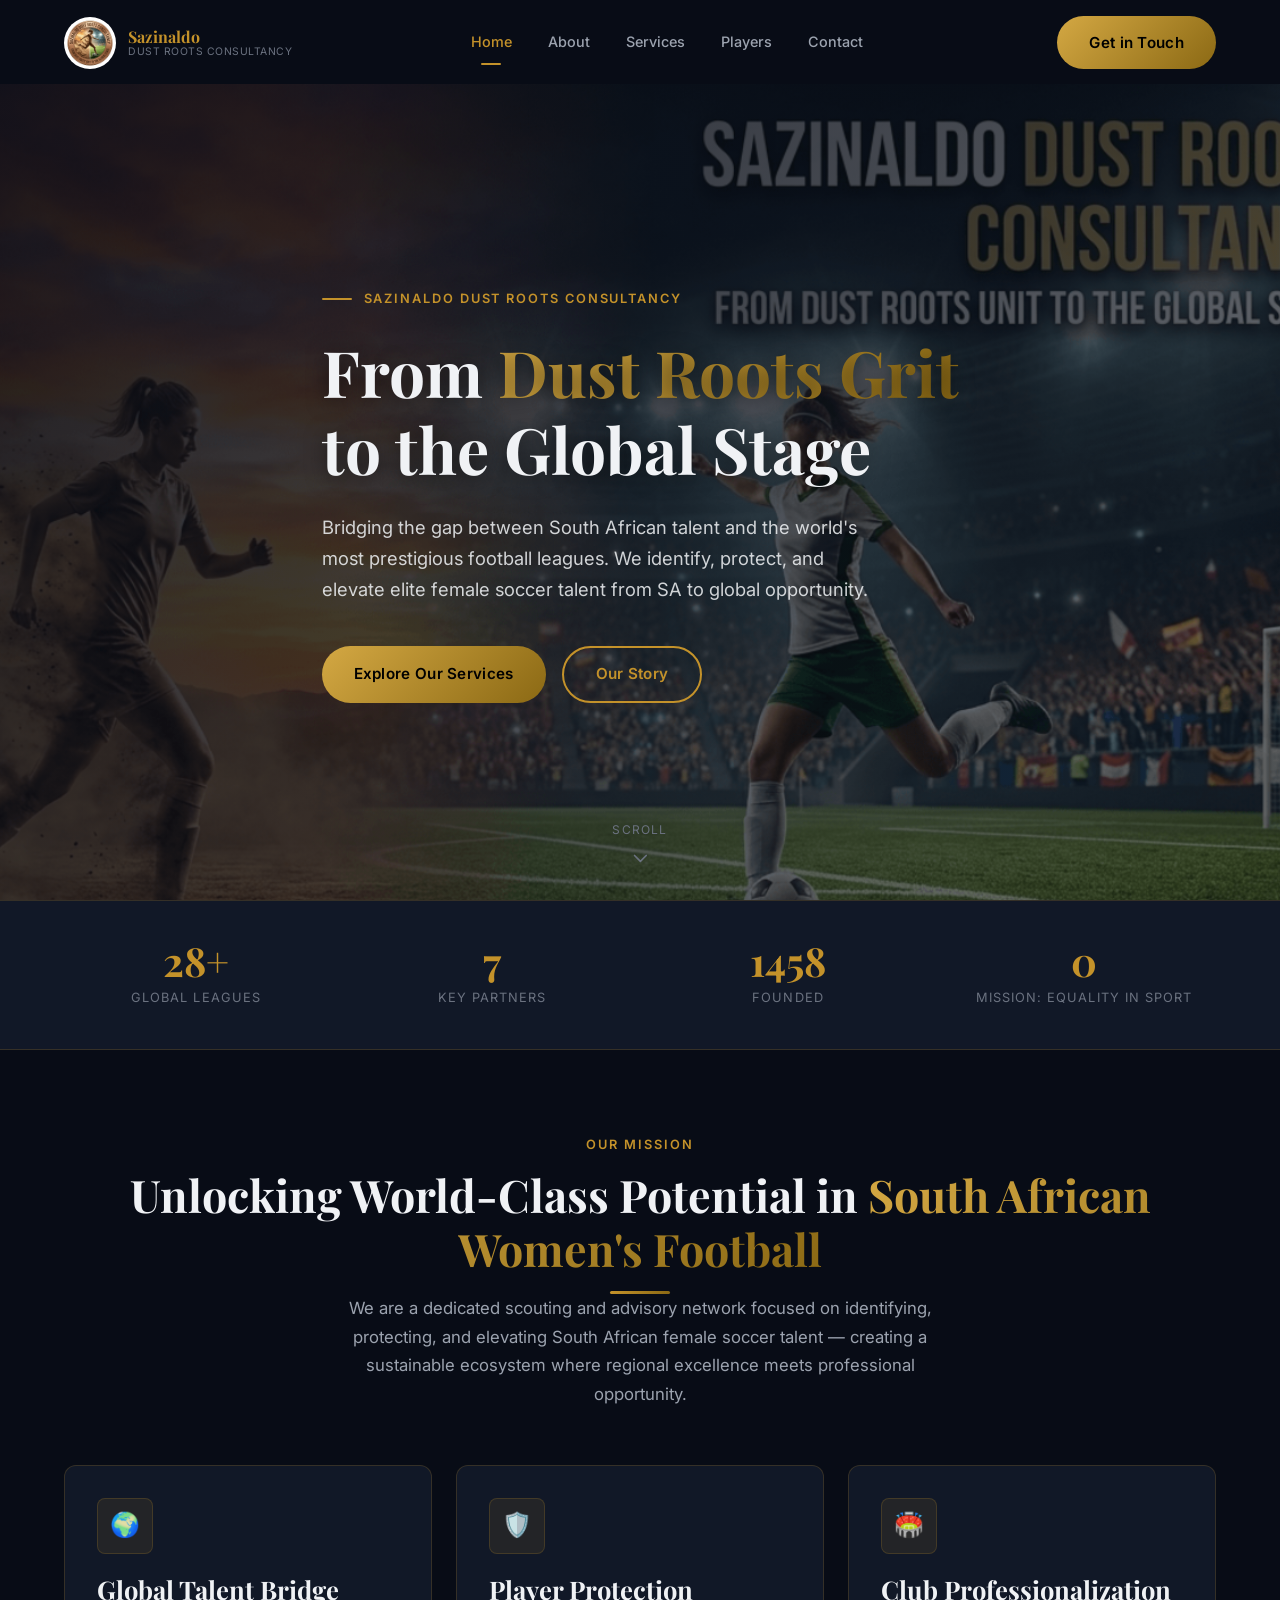
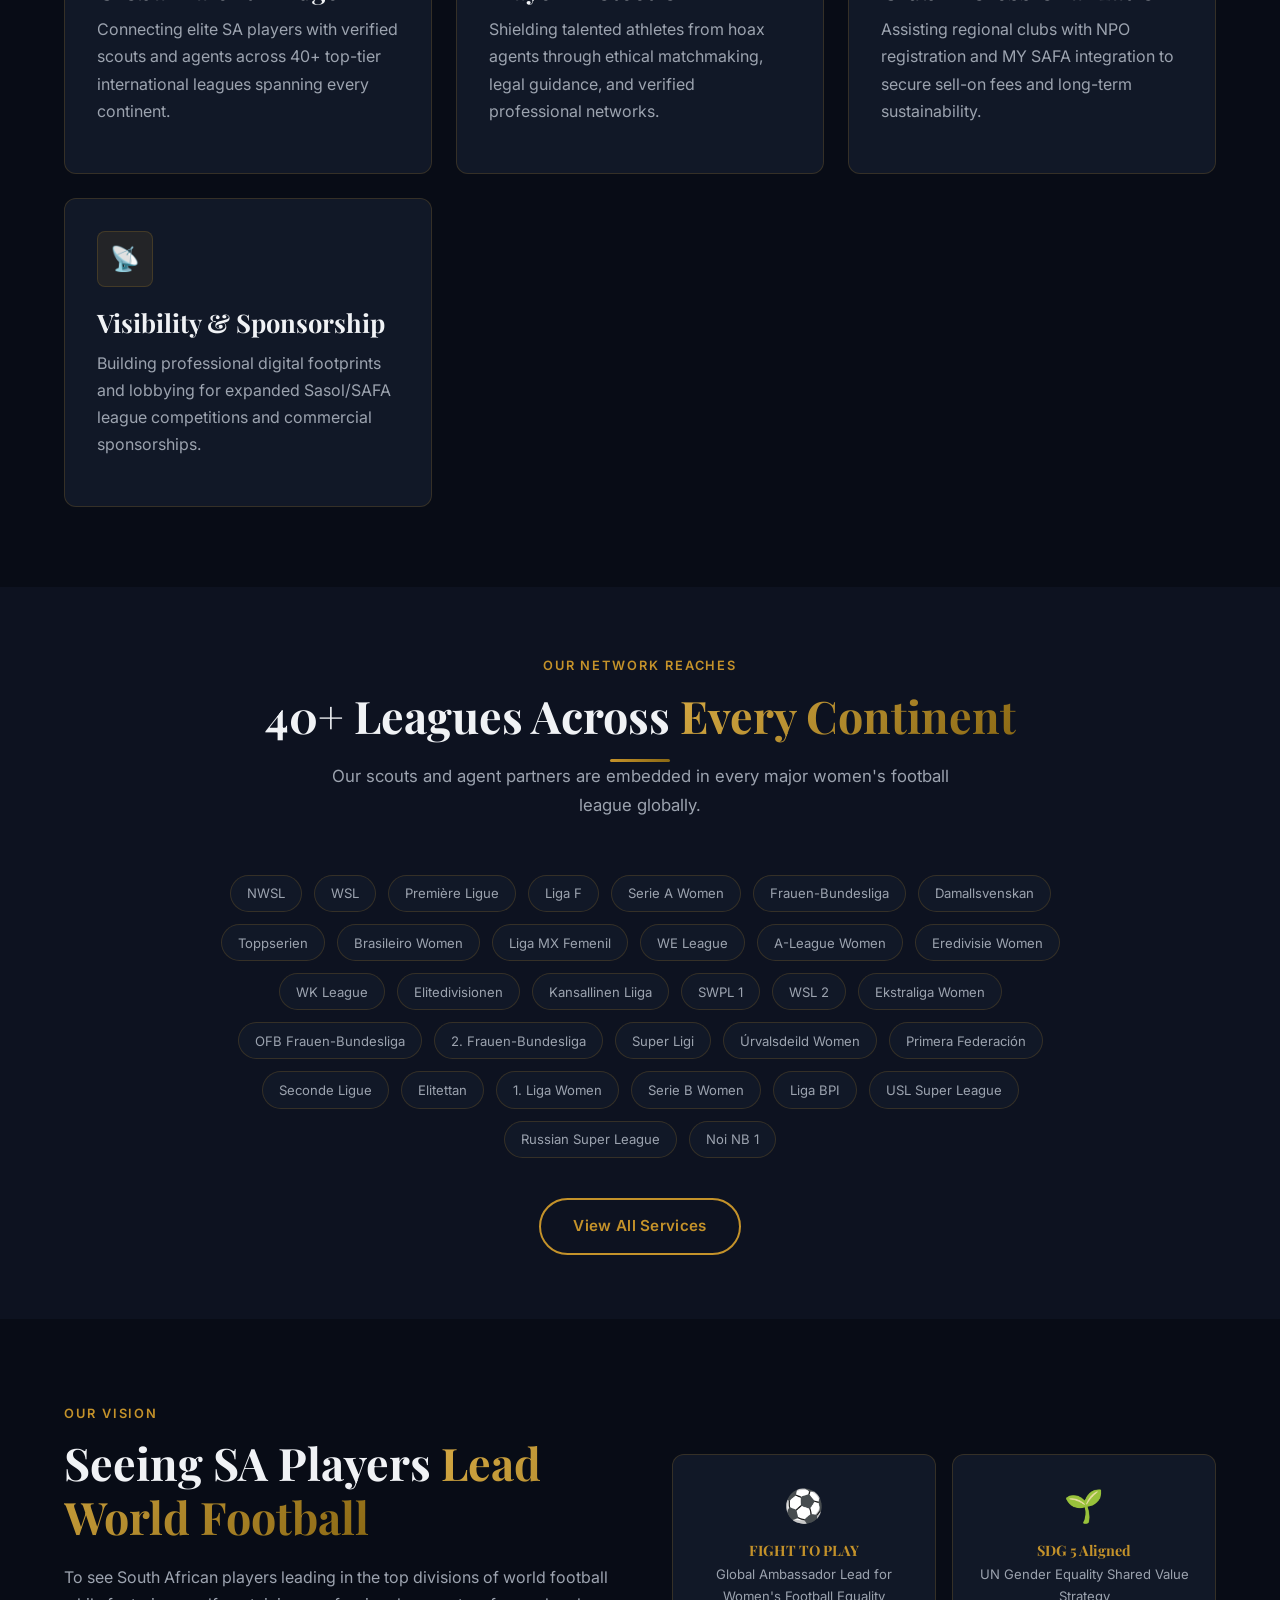
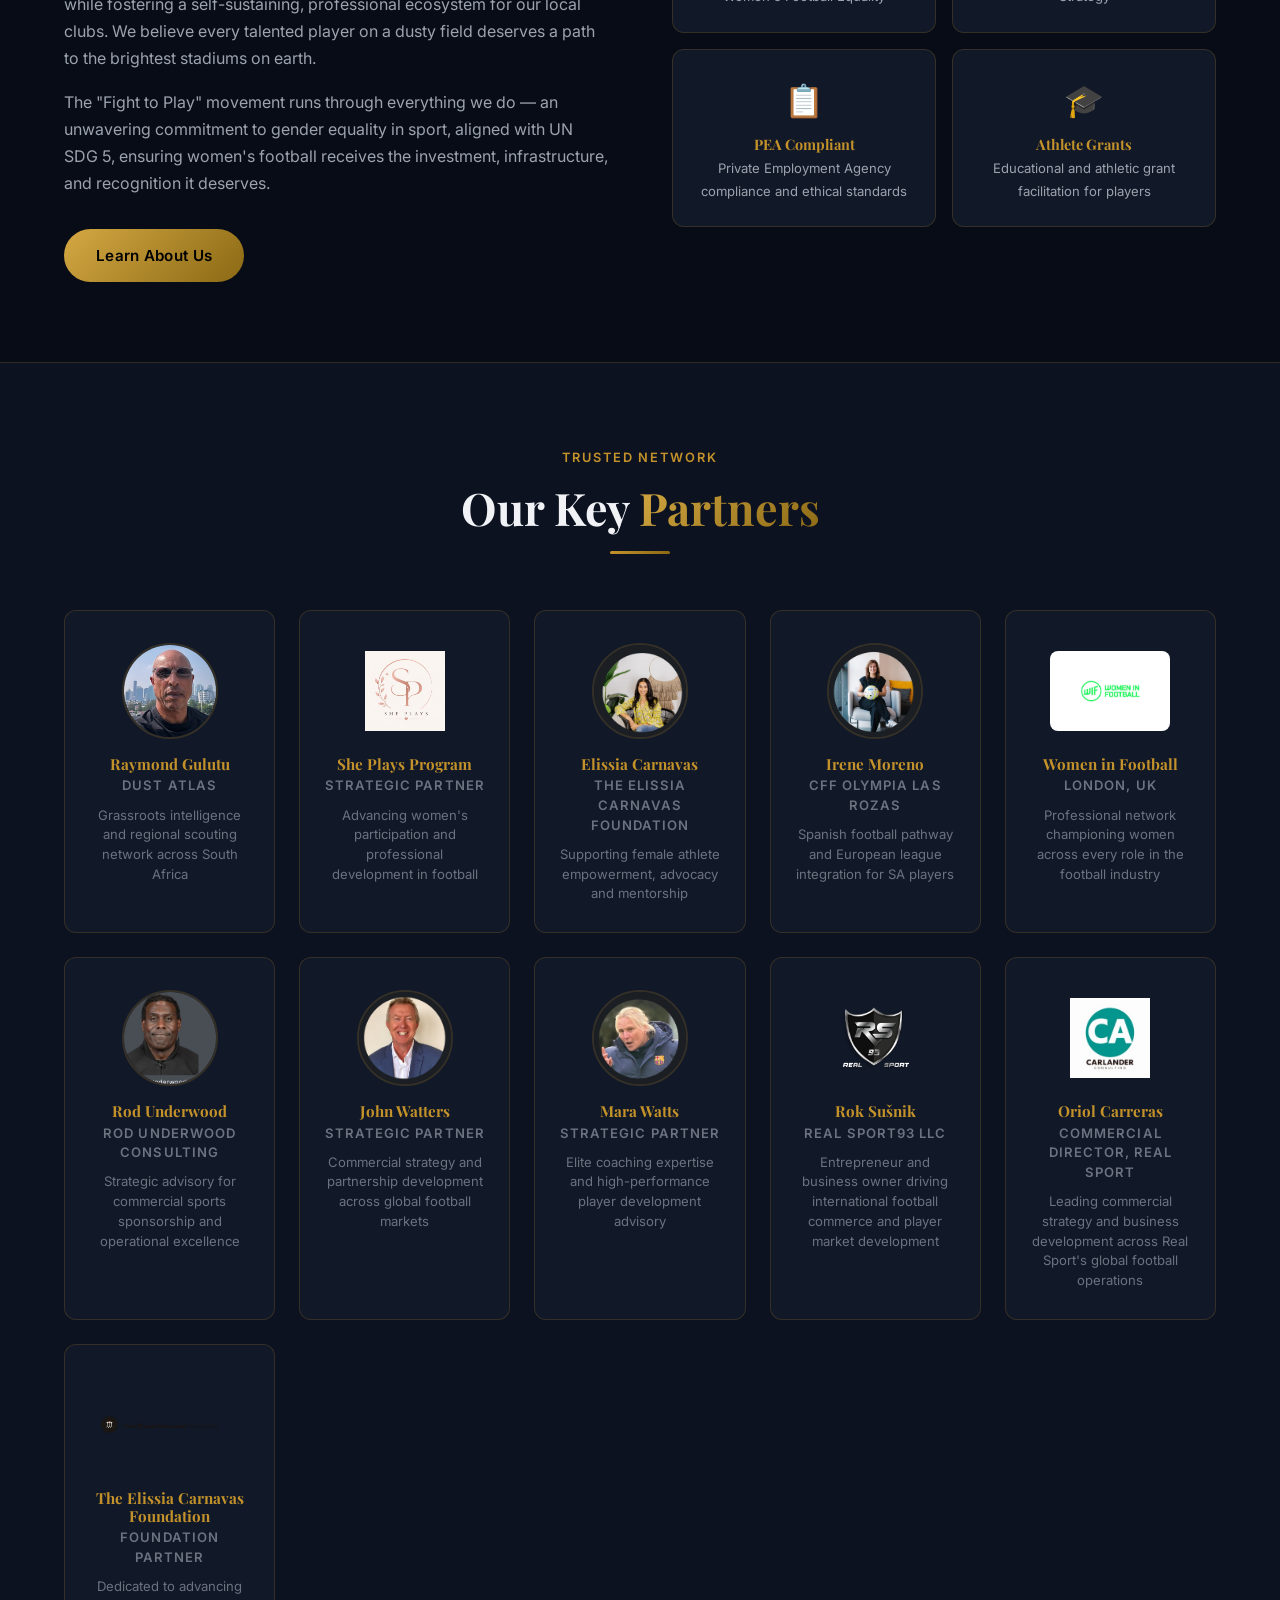
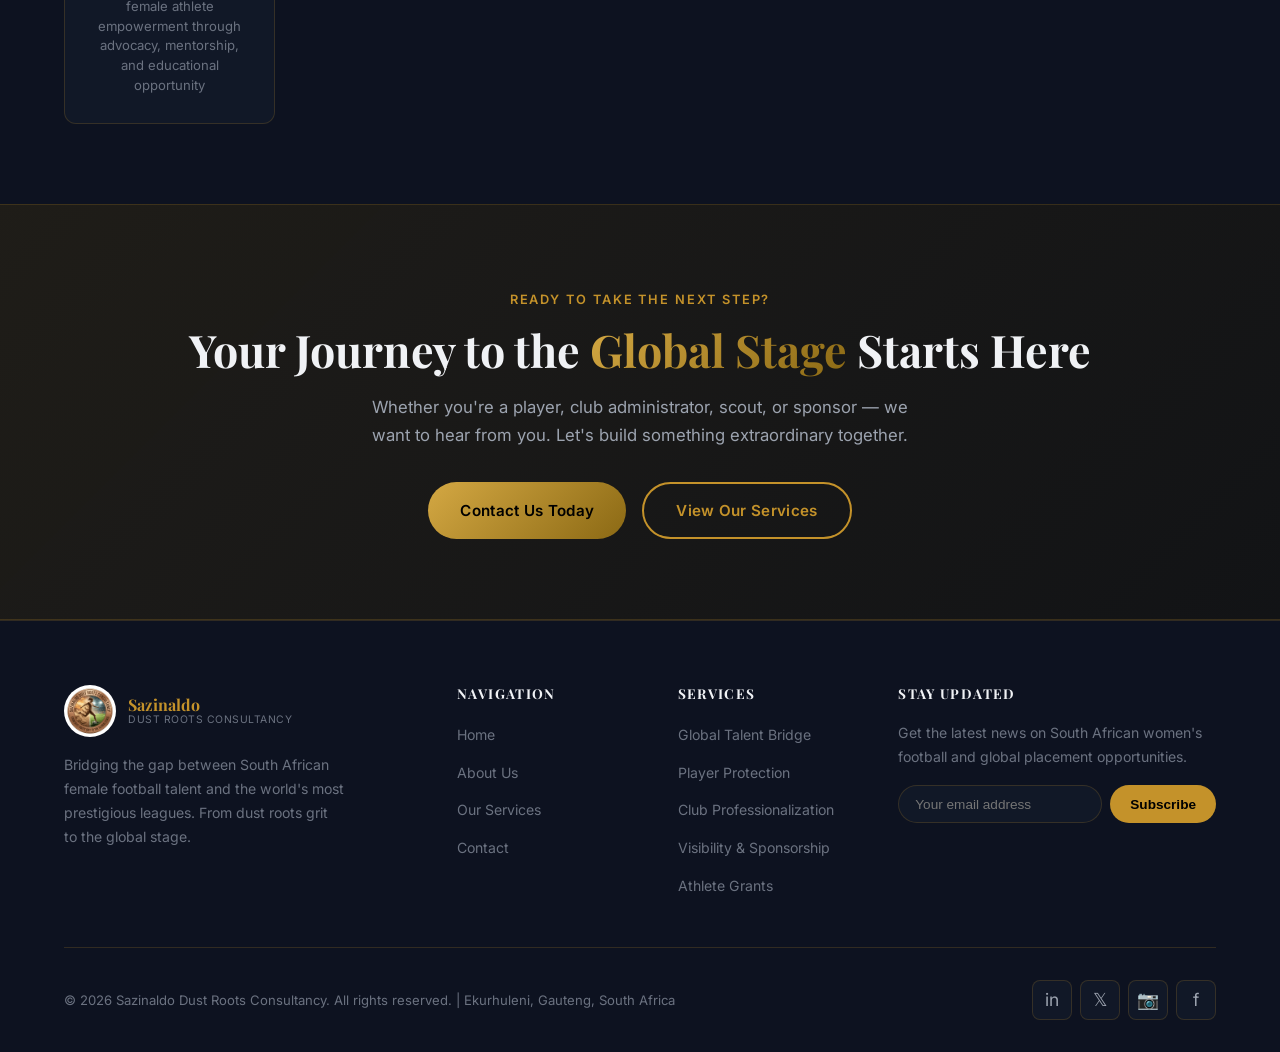
==== index.html @ 485775e1 "Use Carlander Consulting logo for Oriol Carreras partner card Co-Authored-By: Claude Sonnet 4.6 <nor" ====
<!DOCTYPE html>
<html lang="en">
<head>
  <meta charset="UTF-8" />
  <meta name="viewport" content="width=device-width, initial-scale=1.0" />
  <meta name="description" content="Sazinaldo Dust Roots Consultancy — Bridging South African female football talent to the global stage. Scouting, advisory, and player placement across 40+ top leagues worldwide." />
  <title>Sazinaldo Dust Roots Consultancy | From Dust Roots Grit to the Global Stage</title>
  <link rel="icon" href="images/logo.jpg" type="image/jpeg" />
  <link rel="preconnect" href="https://fonts.googleapis.com" />
  <link rel="preconnect" href="https://fonts.gstatic.com" crossorigin />
  <link href="https://fonts.googleapis.com/css2?family=Playfair+Display:wght@700;800&family=Inter:wght@400;500;600;700&display=swap" rel="stylesheet" />
  <link rel="stylesheet" href="css/styles.css" />
</head>
<body>

  <!-- ===== NAVBAR ===== -->
  <nav class="navbar">
    <div class="nav-inner">
      <a href="index.html" class="nav-logo">
        <img src="images/logo.jpg" alt="Sazinaldo Logo" />
        <div class="nav-logo-text">
          <span class="name">Sazinaldo</span>
          <span class="tagline">Dust Roots Consultancy</span>
        </div>
      </a>
      <div class="nav-links">
        <a href="index.html" class="active">Home</a>
        <a href="about.html">About</a>
        <a href="services.html">Services</a>
        <a href="players.php">Players</a>
        <a href="contact.html">Contact</a>
      </div>
      <a href="contact.html" class="btn btn-primary nav-cta">Get in Touch</a>
      <button class="hamburger" aria-label="Open menu">
        <span></span><span></span><span></span>
      </button>
    </div>
  </nav>

  <!-- ===== MOBILE NAV ===== -->
  <div class="mobile-nav">
    <button class="mobile-nav-close" aria-label="Close menu">&times;</button>
    <a href="index.html">Home</a>
    <a href="about.html">About</a>
    <a href="services.html">Services</a>
    <a href="players.php">Players</a>
    <a href="contact.html">Contact</a>
    <a href="contact.html" class="btn btn-primary">Get in Touch</a>
  </div>

  <!-- ===== HERO ===== -->
  <section class="hero">
    <div class="hero-bg">
      <img src="images/banner.png" alt="Sazinaldo — From Dust Roots Grit to the Global Stage" />
    </div>
    <div class="hero-overlay"></div>
    <div class="container">
      <div class="hero-content">
        <div class="hero-eyebrow">Sazinaldo Dust Roots Consultancy</div>
        <h1>From <span class="gold-gradient">Dust Roots Grit</span><br />to the Global Stage</h1>
        <p>
          Bridging the gap between South African talent and the world's most prestigious football leagues.
          We identify, protect, and elevate elite female soccer talent from SA to global opportunity.
        </p>
        <div class="hero-actions">
          <a href="services.html" class="btn btn-primary">Explore Our Services</a>
          <a href="about.html" class="btn btn-outline">Our Story</a>
        </div>
      </div>
    </div>
    <div class="hero-scroll">
      <span>Scroll</span>
      <svg fill="none" viewBox="0 0 24 24" stroke="currentColor">
        <path stroke-linecap="round" stroke-linejoin="round" stroke-width="2" d="M19 9l-7 7-7-7" />
      </svg>
    </div>
  </section>

  <!-- ===== STATS BAR ===== -->
  <section class="stats-bar">
    <div class="container">
      <div class="stats-grid">
        <div class="stat-item">
          <div class="stat-number">
            <span data-target="40" data-suffix="+">0+</span>
          </div>
          <div class="stat-label">Global Leagues</div>
        </div>
        <div class="stat-item">
          <div class="stat-number">
            <span data-target="11" data-suffix="">0</span>
          </div>
          <div class="stat-label">Key Partners</div>
        </div>
        <div class="stat-item">
          <div class="stat-number">
            <span data-target="2026" data-suffix="">0</span>
          </div>
          <div class="stat-label">Founded</div>
        </div>
        <div class="stat-item">
          <div class="stat-number">
            <span data-target="1" data-suffix="">0</span>
          </div>
          <div class="stat-label">Mission: Equality in Sport</div>
        </div>
      </div>
    </div>
  </section>

  <!-- ===== MISSION ===== -->
  <section class="section-padding">
    <div class="container">
      <div class="section-header fade-up">
        <span class="eyebrow">Our Mission</span>
        <h2>Unlocking World-Class Potential in <span class="gold-gradient">South African Women's Football</span></h2>
        <div class="gold-divider"></div>
        <p>
          We are a dedicated scouting and advisory network focused on identifying, protecting, and
          elevating South African female soccer talent — creating a sustainable ecosystem where
          regional excellence meets professional opportunity.
        </p>
      </div>

      <div class="services-grid">
        <div class="card fade-up fade-up-delay-1">
          <div class="card-icon">🌍</div>
          <h3>Global Talent Bridge</h3>
          <p>Connecting elite SA players with verified scouts and agents across 40+ top-tier international leagues spanning every continent.</p>
        </div>
        <div class="card fade-up fade-up-delay-2">
          <div class="card-icon">🛡️</div>
          <h3>Player Protection</h3>
          <p>Shielding talented athletes from hoax agents through ethical matchmaking, legal guidance, and verified professional networks.</p>
        </div>
        <div class="card fade-up fade-up-delay-3">
          <div class="card-icon">🏟️</div>
          <h3>Club Professionalization</h3>
          <p>Assisting regional clubs with NPO registration and MY SAFA integration to secure sell-on fees and long-term sustainability.</p>
        </div>
        <div class="card fade-up fade-up-delay-4">
          <div class="card-icon">📡</div>
          <h3>Visibility & Sponsorship</h3>
          <p>Building professional digital footprints and lobbying for expanded Sasol/SAFA league competitions and commercial sponsorships.</p>
        </div>
      </div>
    </div>
  </section>

  <!-- ===== LEAGUES ===== -->
  <section class="leagues-section">
    <div class="container">
      <div class="section-header fade-up">
        <span class="eyebrow">Our Network Reaches</span>
        <h2>40+ Leagues Across <span class="gold-gradient">Every Continent</span></h2>
        <div class="gold-divider"></div>
        <p>Our scouts and agent partners are embedded in every major women's football league globally.</p>
      </div>
      <div class="leagues-cloud fade-up">
        <span class="league-tag">NWSL</span>
        <span class="league-tag">WSL</span>
        <span class="league-tag">Première Ligue</span>
        <span class="league-tag">Liga F</span>
        <span class="league-tag">Serie A Women</span>
        <span class="league-tag">Frauen-Bundesliga</span>
        <span class="league-tag">Damallsvenskan</span>
        <span class="league-tag">Toppserien</span>
        <span class="league-tag">Brasileiro Women</span>
        <span class="league-tag">Liga MX Femenil</span>
        <span class="league-tag">WE League</span>
        <span class="league-tag">A-League Women</span>
        <span class="league-tag">Eredivisie Women</span>
        <span class="league-tag">WK League</span>
        <span class="league-tag">Elitedivisionen</span>
        <span class="league-tag">Kansallinen Liiga</span>
        <span class="league-tag">SWPL 1</span>
        <span class="league-tag">WSL 2</span>
        <span class="league-tag">Ekstraliga Women</span>
        <span class="league-tag">OFB Frauen-Bundesliga</span>
        <span class="league-tag">2. Frauen-Bundesliga</span>
        <span class="league-tag">Super Ligi</span>
        <span class="league-tag">Úrvalsdeild Women</span>
        <span class="league-tag">Primera Federación</span>
        <span class="league-tag">Seconde Ligue</span>
        <span class="league-tag">Elitettan</span>
        <span class="league-tag">1. Liga Women</span>
        <span class="league-tag">Serie B Women</span>
        <span class="league-tag">Liga BPI</span>
        <span class="league-tag">USL Super League</span>
        <span class="league-tag">Russian Super League</span>
        <span class="league-tag">Noi NB 1</span>
      </div>
      <div style="text-align:center; margin-top: 2.5rem;">
        <a href="services.html" class="btn btn-outline">View All Services</a>
      </div>
    </div>
  </section>

  <!-- ===== VISION ===== -->
  <section class="section-padding">
    <div class="container">
      <div style="display: grid; grid-template-columns: 1fr 1fr; gap: 4rem; align-items: center;">
        <div class="fade-up">
          <span class="eyebrow" style="display:inline-block; font-size:0.8rem; font-weight:600; letter-spacing:0.15em; text-transform:uppercase; color:var(--gold); margin-bottom:0.75rem;">Our Vision</span>
          <h2 style="margin-bottom:1.25rem;">Seeing SA Players <span class="gold-gradient">Lead World Football</span></h2>
          <p>
            To see South African players leading in the top divisions of world football while fostering
            a self-sustaining, professional ecosystem for our local clubs. We believe every talented
            player on a dusty field deserves a path to the brightest stadiums on earth.
          </p>
          <p>
            The "Fight to Play" movement runs through everything we do — an unwavering commitment
            to gender equality in sport, aligned with UN SDG 5, ensuring women's football receives
            the investment, infrastructure, and recognition it deserves.
          </p>
          <a href="about.html" class="btn btn-primary" style="margin-top:1rem;">Learn About Us</a>
        </div>
        <div class="fade-up fade-up-delay-2" style="display:grid; grid-template-columns:1fr 1fr; gap:1rem;">
          <div class="card" style="text-align:center; padding:1.5rem;">
            <div style="font-size:2rem; margin-bottom:0.5rem;">⚽</div>
            <h4 style="color:var(--gold); margin-bottom:0.25rem; font-size:0.9rem;">FIGHT TO PLAY</h4>
            <p style="font-size:0.82rem; margin:0;">Global Ambassador Lead for Women's Football Equality</p>
          </div>
          <div class="card" style="text-align:center; padding:1.5rem;">
            <div style="font-size:2rem; margin-bottom:0.5rem;">🌱</div>
            <h4 style="color:var(--gold); margin-bottom:0.25rem; font-size:0.9rem;">SDG 5 Aligned</h4>
            <p style="font-size:0.82rem; margin:0;">UN Gender Equality Shared Value Strategy</p>
          </div>
          <div class="card" style="text-align:center; padding:1.5rem;">
            <div style="font-size:2rem; margin-bottom:0.5rem;">📋</div>
            <h4 style="color:var(--gold); margin-bottom:0.25rem; font-size:0.9rem;">PEA Compliant</h4>
            <p style="font-size:0.82rem; margin:0;">Private Employment Agency compliance and ethical standards</p>
          </div>
          <div class="card" style="text-align:center; padding:1.5rem;">
            <div style="font-size:2rem; margin-bottom:0.5rem;">🎓</div>
            <h4 style="color:var(--gold); margin-bottom:0.25rem; font-size:0.9rem;">Athlete Grants</h4>
            <p style="font-size:0.82rem; margin:0;">Educational and athletic grant facilitation for players</p>
          </div>
        </div>
      </div>
    </div>
  </section>

  <!-- ===== PARTNERS ===== -->
  <section class="section-padding" style="background: var(--bg-secondary); border-top: 1px solid var(--border);">
    <div class="container">
      <div class="section-header fade-up">
        <span class="eyebrow">Trusted Network</span>
        <h2>Our Key <span class="gold-gradient">Partners</span></h2>
        <div class="gold-divider"></div>
      </div>
      <div class="partners-grid">

        <div class="partner-card fade-up fade-up-delay-1">
          <img class="partner-photo" src="images/partners/RAYMOND GULUTU.png" alt="Raymond Gulutu" />
          <h4>Raymond Gulutu</h4>
          <p class="partner-role">Dust Atlas</p>
          <p>Grassroots intelligence and regional scouting network across South Africa</p>
        </div>

        <div class="partner-card fade-up fade-up-delay-2">
          <div class="partner-logo-wrap">
            <img class="partner-logo" src="images/partners/She Plays.jpg" alt="She Plays Program" />
          </div>
          <h4>She Plays Program</h4>
          <p class="partner-role">Strategic Partner</p>
          <p>Advancing women's participation and professional development in football</p>
        </div>

        <div class="partner-card fade-up fade-up-delay-3">
          <img class="partner-photo" src="images/partners/Elissia Carnavas Partner.png" alt="Elissia Carnavas" />
          <h4>Elissia Carnavas</h4>
          <p class="partner-role">The Elissia Carnavas Foundation</p>
          <p>Supporting female athlete empowerment, advocacy and mentorship</p>
        </div>

        <div class="partner-card fade-up fade-up-delay-1">
          <img class="partner-photo" src="images/partners/Irene Moreno Partner.png" alt="Irene Moreno" />
          <h4>Irene Moreno</h4>
          <p class="partner-role">CFF Olympia Las Rozas</p>
          <p>Spanish football pathway and European league integration for SA players</p>
        </div>

        <div class="partner-card fade-up fade-up-delay-2">
          <div class="partner-logo-wrap">
            <img class="partner-logo logo-light-bg" src="images/partners/Women In Football.jpg" alt="Women in Football" />
          </div>
          <h4>Women in Football</h4>
          <p class="partner-role">London, UK</p>
          <p>Professional network championing women across every role in the football industry</p>
        </div>

        <div class="partner-card fade-up fade-up-delay-3">
          <img class="partner-photo" src="images/partners/Rod Underwood Partner.png" alt="Rod Underwood" />
          <h4>Rod Underwood</h4>
          <p class="partner-role">Rod Underwood Consulting</p>
          <p>Strategic advisory for commercial sports sponsorship and operational excellence</p>
        </div>

        <div class="partner-card fade-up fade-up-delay-1">
          <img class="partner-photo" src="images/partners/John Watters.png" alt="John Watters" />
          <h4>John Watters</h4>
          <p class="partner-role">Strategic Partner</p>
          <p>Commercial strategy and partnership development across global football markets</p>
        </div>

        <div class="partner-card fade-up fade-up-delay-2">
          <img class="partner-photo" src="images/partners/Mara Watts Partner.png" alt="Mara Watts" />
          <h4>Mara Watts</h4>
          <p class="partner-role">Strategic Partner</p>
          <p>Elite coaching expertise and high-performance player development advisory</p>
        </div>

        <div class="partner-card fade-up fade-up-delay-3">
          <div class="partner-logo-wrap">
            <img class="partner-logo" src="images/partners/Real Sport.png" alt="Real Sport" />
          </div>
          <h4>Rok Sušnik</h4>
          <p class="partner-role">REAL SPORT93 LLC</p>
          <p>Entrepreneur and business owner driving international football commerce and player market development</p>
        </div>

        <div class="partner-card fade-up fade-up-delay-1">
          <div class="partner-logo-wrap">
            <img class="partner-logo" src="images/partners/carlander_consulting_logo.jpeg" alt="Carlander Consulting" />
          </div>
          <h4>Oriol Carreras</h4>
          <p class="partner-role">Commercial Director, Real Sport</p>
          <p>Leading commercial strategy and business development across Real Sport's global football operations</p>
        </div>

        <div class="partner-card fade-up fade-up-delay-2">
          <div class="partner-logo-wrap">
            <img class="partner-logo" src="images/partners/The Elissia Carnavas Foundation.webp" alt="The Elissia Carnavas Foundation" />
          </div>
          <h4>The Elissia Carnavas Foundation</h4>
          <p class="partner-role">Foundation Partner</p>
          <p>Dedicated to advancing female athlete empowerment through advocacy, mentorship, and educational opportunity</p>
        </div>

      </div>
    </div>
  </section>

  <!-- ===== CTA ===== -->
  <section class="cta-section">
    <div class="container">
      <div class="fade-up">
        <span class="eyebrow" style="display:inline-block; font-size:0.8rem; font-weight:600; letter-spacing:0.15em; text-transform:uppercase; color:var(--gold); margin-bottom:0.75rem;">Ready to Take the Next Step?</span>
        <h2>Your Journey to the <span class="gold-gradient">Global Stage</span> Starts Here</h2>
        <p>Whether you're a player, club administrator, scout, or sponsor — we want to hear from you. Let's build something extraordinary together.</p>
        <div class="cta-actions">
          <a href="contact.html" class="btn btn-primary">Contact Us Today</a>
          <a href="services.html" class="btn btn-outline">View Our Services</a>
        </div>
      </div>
    </div>
  </section>

  <!-- ===== FOOTER ===== -->
  <footer>
    <div class="container">
      <div class="footer-grid">
        <div class="footer-brand">
          <a href="index.html" class="nav-logo">
            <img src="images/logo.jpg" alt="Sazinaldo Logo" />
            <div class="nav-logo-text">
              <span class="name">Sazinaldo</span>
              <span class="tagline">Dust Roots Consultancy</span>
            </div>
          </a>
          <p>Bridging the gap between South African female football talent and the world's most prestigious leagues. From dust roots grit to the global stage.</p>
        </div>
        <div class="footer-col">
          <h4>Navigation</h4>
          <ul>
            <li><a href="index.html">Home</a></li>
            <li><a href="about.html">About Us</a></li>
            <li><a href="services.html">Our Services</a></li>
            <li><a href="contact.html">Contact</a></li>
          </ul>
        </div>
        <div class="footer-col">
          <h4>Services</h4>
          <ul>
            <li><a href="services.html">Global Talent Bridge</a></li>
            <li><a href="services.html">Player Protection</a></li>
            <li><a href="services.html">Club Professionalization</a></li>
            <li><a href="services.html">Visibility & Sponsorship</a></li>
            <li><a href="services.html">Athlete Grants</a></li>
          </ul>
        </div>
        <div class="footer-col footer-newsletter">
          <h4>Stay Updated</h4>
          <p>Get the latest news on South African women's football and global placement opportunities.</p>
          <form class="newsletter-form" onsubmit="return false;">
            <input type="email" placeholder="Your email address" required />
            <button type="submit">Subscribe</button>
          </form>
        </div>
      </div>

      <div class="footer-bottom">
        <p>&copy; 2026 Sazinaldo Dust Roots Consultancy. All rights reserved. | Ekurhuleni, Gauteng, South Africa</p>
        <div class="social-links">
          <a href="#" class="social-link" title="LinkedIn" aria-label="LinkedIn">in</a>
          <a href="#" class="social-link" title="Twitter/X" aria-label="Twitter">𝕏</a>
          <a href="#" class="social-link" title="Instagram" aria-label="Instagram">📷</a>
          <a href="#" class="social-link" title="Facebook" aria-label="Facebook">f</a>
        </div>
      </div>
    </div>
  </footer>

  <button class="scroll-top" aria-label="Back to top">↑</button>

  <script src="js/main.js"></script>
</body>
</html>
---- css/styles.css ----
/* ===== ROOT VARIABLES ===== */
:root {
  --gold: #C4922A;
  --gold-light: #D4A843;
  --gold-dark: #8B6914;
  --bronze: #A0722A;
  --bg-primary: #080C16;
  --bg-secondary: #0D1220;
  --bg-card: #111827;
  --bg-card-hover: #162035;
  --text-primary: #F0F2F5;
  --text-secondary: #9CA3AF;
  --text-muted: #6B7280;
  --border: rgba(196, 146, 42, 0.2);
  --border-hover: rgba(196, 146, 42, 0.5);
  --shadow-gold: 0 0 30px rgba(196, 146, 42, 0.15);
  --shadow-card: 0 4px 24px rgba(0, 0, 0, 0.4);
  --radius: 12px;
  --radius-sm: 8px;
  --transition: 0.3s ease;
  --font-heading: 'Playfair Display', Georgia, serif;
  --font-body: 'Inter', 'Segoe UI', sans-serif;
}

/* ===== RESET & BASE ===== */
*, *::before, *::after { box-sizing: border-box; margin: 0; padding: 0; }

html { scroll-behavior: smooth; font-size: 16px; }

body {
  font-family: var(--font-body);
  background-color: var(--bg-primary);
  color: var(--text-primary);
  line-height: 1.7;
  overflow-x: hidden;
}

img { max-width: 100%; display: block; }
a { text-decoration: none; color: inherit; }
ul { list-style: none; }

/* ===== TYPOGRAPHY ===== */
h1, h2, h3, h4 {
  font-family: var(--font-heading);
  font-weight: 700;
  line-height: 1.2;
}

h1 { font-size: clamp(2.2rem, 5vw, 4rem); }
h2 { font-size: clamp(1.8rem, 3.5vw, 2.8rem); }
h3 { font-size: clamp(1.2rem, 2.5vw, 1.6rem); }
h4 { font-size: 1.1rem; }

p { color: var(--text-secondary); margin-bottom: 1rem; }

.gold { color: var(--gold); }
.gold-gradient {
  background: linear-gradient(135deg, var(--gold-light), var(--gold-dark));
  -webkit-background-clip: text;
  -webkit-text-fill-color: transparent;
  background-clip: text;
}

/* ===== LAYOUT ===== */
.container {
  max-width: 1200px;
  margin: 0 auto;
  padding: 0 1.5rem;
}

.section-padding { padding: 5rem 0; }
.section-padding-sm { padding: 3rem 0; }

.section-header {
  text-align: center;
  margin-bottom: 3.5rem;
}

.section-header .eyebrow {
  display: inline-block;
  font-size: 0.8rem;
  font-weight: 600;
  letter-spacing: 0.15em;
  text-transform: uppercase;
  color: var(--gold);
  margin-bottom: 0.75rem;
}

.section-header h2 { margin-bottom: 1rem; }

.section-header p {
  max-width: 620px;
  margin: 0 auto;
  font-size: 1.05rem;
}

/* ===== DIVIDER ===== */
.gold-divider {
  width: 60px;
  height: 3px;
  background: linear-gradient(90deg, var(--gold), var(--gold-dark));
  margin: 1rem auto 0;
  border-radius: 2px;
}

/* ===== BUTTONS ===== */
.btn {
  display: inline-flex;
  align-items: center;
  gap: 0.5rem;
  padding: 0.85rem 2rem;
  border-radius: 50px;
  font-size: 0.95rem;
  font-weight: 600;
  cursor: pointer;
  border: none;
  transition: var(--transition);
  letter-spacing: 0.02em;
}

.btn-primary {
  background: linear-gradient(135deg, var(--gold-light), var(--gold-dark));
  color: #000;
}

.btn-primary:hover {
  transform: translateY(-2px);
  box-shadow: 0 8px 25px rgba(196, 146, 42, 0.4);
}

.btn-outline {
  background: transparent;
  color: var(--gold);
  border: 2px solid var(--gold);
}

.btn-outline:hover {
  background: var(--gold);
  color: #000;
  transform: translateY(-2px);
}

.btn-white {
  background: #fff;
  color: #000;
}

.btn-white:hover {
  background: var(--gold-light);
  transform: translateY(-2px);
}

/* ===== NAVIGATION ===== */
.navbar {
  position: fixed;
  top: 0;
  left: 0;
  right: 0;
  z-index: 1000;
  padding: 1rem 0;
  transition: var(--transition);
  background: transparent;
}

.navbar.scrolled {
  background: rgba(8, 12, 22, 0.97);
  backdrop-filter: blur(12px);
  border-bottom: 1px solid var(--border);
  padding: 0.6rem 0;
  box-shadow: 0 2px 20px rgba(0,0,0,0.4);
}

.nav-inner {
  display: flex;
  align-items: center;
  justify-content: space-between;
  max-width: 1200px;
  margin: 0 auto;
  padding: 0 1.5rem;
}

.nav-logo {
  display: flex;
  align-items: center;
  gap: 0.75rem;
}

.nav-logo img {
  width: 52px;
  height: 52px;
  object-fit: contain;
  border-radius: 50%;
  transition: var(--transition);
}

.nav-logo:hover img { transform: rotate(5deg) scale(1.05); }

.nav-logo-text {
  display: flex;
  flex-direction: column;
  line-height: 1.1;
}

.nav-logo-text .name {
  font-family: var(--font-heading);
  font-size: 1rem;
  font-weight: 700;
  color: var(--gold);
}

.nav-logo-text .tagline {
  font-size: 0.65rem;
  color: var(--text-muted);
  letter-spacing: 0.05em;
  text-transform: uppercase;
}

.nav-links {
  display: flex;
  align-items: center;
  gap: 0.25rem;
}

.nav-links a {
  padding: 0.5rem 1rem;
  border-radius: 6px;
  font-size: 0.9rem;
  font-weight: 500;
  color: var(--text-secondary);
  transition: var(--transition);
  position: relative;
}

.nav-links a:hover, .nav-links a.active {
  color: var(--gold);
}

.nav-links a.active::after {
  content: '';
  position: absolute;
  bottom: -2px;
  left: 50%;
  transform: translateX(-50%);
  width: 20px;
  height: 2px;
  background: var(--gold);
  border-radius: 2px;
}

.nav-cta { margin-left: 1rem; }

.hamburger {
  display: none;
  flex-direction: column;
  gap: 5px;
  cursor: pointer;
  padding: 4px;
}

.hamburger span {
  display: block;
  width: 24px;
  height: 2px;
  background: var(--text-primary);
  border-radius: 2px;
  transition: var(--transition);
}

/* ===== MOBILE NAV ===== */
.mobile-nav {
  display: none;
  position: fixed;
  top: 0;
  left: 0;
  right: 0;
  bottom: 0;
  background: rgba(8, 12, 22, 0.98);
  z-index: 999;
  flex-direction: column;
  align-items: center;
  justify-content: center;
  gap: 2rem;
}

.mobile-nav.open { display: flex; }

.mobile-nav a {
  font-family: var(--font-heading);
  font-size: 2rem;
  color: var(--text-primary);
  transition: var(--transition);
}

.mobile-nav a:hover { color: var(--gold); }

.mobile-nav-close {
  position: absolute;
  top: 1.5rem;
  right: 1.5rem;
  background: none;
  border: none;
  color: var(--text-primary);
  font-size: 2rem;
  cursor: pointer;
}

/* ===== HERO ===== */
.hero {
  position: relative;
  min-height: 100vh;
  padding-top: 84px;
  display: flex;
  align-items: center;
  overflow: hidden;
}

.hero-bg {
  position: absolute;
  top: 84px;
  left: 0;
  right: 0;
  bottom: 0;
  z-index: 0;
}

.hero-bg img {
  width: 100%;
  height: 100%;
  object-fit: cover;
  object-position: center top;
}

.hero-overlay {
  position: absolute;
  inset: 0;
  background: linear-gradient(
    135deg,
    rgba(8, 12, 22, 0.92) 0%,
    rgba(8, 12, 22, 0.75) 50%,
    rgba(8, 12, 22, 0.55) 100%
  );
}

.hero-content {
  position: relative;
  z-index: 1;
  max-width: 700px;
}

.hero-eyebrow {
  display: inline-flex;
  align-items: center;
  gap: 0.75rem;
  font-size: 0.8rem;
  font-weight: 600;
  letter-spacing: 0.15em;
  text-transform: uppercase;
  color: var(--gold);
  margin-bottom: 1.5rem;
}

.hero-eyebrow::before {
  content: '';
  width: 30px;
  height: 2px;
  background: var(--gold);
  border-radius: 2px;
}

.hero h1 {
  margin-bottom: 1.5rem;
  text-shadow: 0 2px 20px rgba(0,0,0,0.5);
}

.hero p {
  font-size: 1.15rem;
  color: rgba(240, 242, 245, 0.85);
  margin-bottom: 2.5rem;
  max-width: 560px;
}

.hero-actions {
  display: flex;
  gap: 1rem;
  flex-wrap: wrap;
}

.hero-scroll {
  position: absolute;
  bottom: 2rem;
  left: 50%;
  transform: translateX(-50%);
  z-index: 1;
  display: flex;
  flex-direction: column;
  align-items: center;
  gap: 0.5rem;
  color: var(--text-muted);
  font-size: 0.75rem;
  letter-spacing: 0.1em;
  text-transform: uppercase;
  animation: bounce 2s infinite;
}

.hero-scroll svg { width: 20px; height: 20px; }

@keyframes bounce {
  0%, 100% { transform: translateX(-50%) translateY(0); }
  50% { transform: translateX(-50%) translateY(6px); }
}

/* ===== STATS BAR ===== */
.stats-bar {
  background: var(--bg-card);
  border-top: 1px solid var(--border);
  border-bottom: 1px solid var(--border);
  padding: 2.5rem 0;
}

.stats-grid {
  display: grid;
  grid-template-columns: repeat(auto-fit, minmax(160px, 1fr));
  gap: 2rem;
  text-align: center;
}

.stat-item .stat-number {
  font-family: var(--font-heading);
  font-size: 2.5rem;
  font-weight: 700;
  color: var(--gold);
  line-height: 1;
}

.stat-item .stat-label {
  font-size: 0.8rem;
  color: var(--text-muted);
  text-transform: uppercase;
  letter-spacing: 0.08em;
  margin-top: 0.4rem;
}

/* ===== CARDS ===== */
.card {
  background: var(--bg-card);
  border: 1px solid var(--border);
  border-radius: var(--radius);
  padding: 2rem;
  transition: var(--transition);
  position: relative;
  overflow: hidden;
}

.card::before {
  content: '';
  position: absolute;
  top: 0;
  left: 0;
  right: 0;
  height: 3px;
  background: linear-gradient(90deg, var(--gold), var(--gold-dark));
  opacity: 0;
  transition: var(--transition);
}

.card:hover {
  border-color: var(--border-hover);
  background: var(--bg-card-hover);
  transform: translateY(-4px);
  box-shadow: var(--shadow-gold), var(--shadow-card);
}

.card:hover::before { opacity: 1; }

.card-icon {
  width: 56px;
  height: 56px;
  background: rgba(196, 146, 42, 0.1);
  border: 1px solid var(--border);
  border-radius: var(--radius-sm);
  display: flex;
  align-items: center;
  justify-content: center;
  margin-bottom: 1.25rem;
  font-size: 1.5rem;
  transition: var(--transition);
}

.card:hover .card-icon {
  background: rgba(196, 146, 42, 0.2);
  border-color: var(--gold);
}

.card h3 { margin-bottom: 0.75rem; color: var(--text-primary); }

/* ===== SERVICES GRID ===== */
.services-grid {
  display: grid;
  grid-template-columns: repeat(auto-fit, minmax(280px, 1fr));
  gap: 1.5rem;
}

/* ===== LEAGUES SECTION ===== */
.leagues-section {
  background: var(--bg-secondary);
  padding: 4rem 0;
}

.leagues-cloud {
  display: flex;
  flex-wrap: wrap;
  gap: 0.75rem;
  justify-content: center;
  max-width: 900px;
  margin: 0 auto;
}

.league-tag {
  background: var(--bg-card);
  border: 1px solid var(--border);
  border-radius: 50px;
  padding: 0.4rem 1rem;
  font-size: 0.82rem;
  color: var(--text-secondary);
  transition: var(--transition);
  white-space: nowrap;
}

.league-tag:hover {
  border-color: var(--gold);
  color: var(--gold);
  background: rgba(196, 146, 42, 0.08);
}

/* ===== PARTNERS ===== */
.partners-grid {
  display: grid;
  grid-template-columns: repeat(auto-fit, minmax(200px, 1fr));
  gap: 1.5rem;
}

.partner-card {
  background: var(--bg-card);
  border: 1px solid var(--border);
  border-radius: var(--radius);
  padding: 2rem 1.5rem 1.75rem;
  text-align: center;
  transition: var(--transition);
  display: flex;
  flex-direction: column;
  align-items: center;
}

.partner-card:hover {
  border-color: var(--border-hover);
  transform: translateY(-4px);
  box-shadow: var(--shadow-gold);
}

/* Person headshot — circular */
.partner-photo {
  width: 96px;
  height: 96px;
  border-radius: 50%;
  object-fit: cover;
  object-position: center top;
  margin: 0 auto 1rem;
  border: 2px solid var(--border);
  display: block;
  transition: var(--transition);
}

.partner-card:hover .partner-photo {
  border-color: var(--gold);
  box-shadow: 0 0 0 4px rgba(196, 146, 42, 0.12);
}

/* Organisation logo — contained box */
.partner-logo-wrap {
  width: 100%;
  height: 96px;
  display: flex;
  align-items: center;
  justify-content: center;
  margin-bottom: 1rem;
}

.partner-logo {
  max-height: 80px;
  max-width: 140px;
  width: auto;
  object-fit: contain;
  display: block;
  transition: var(--transition);
}

.partner-card:hover .partner-logo {
  filter: drop-shadow(0 0 8px rgba(196, 146, 42, 0.35));
}

/* Logos with white/light backgrounds — add a soft white pill behind them */
.partner-logo.logo-light-bg {
  background: #fff;
  border-radius: var(--radius-sm);
  padding: 0.5rem 0.75rem;
}

/* Placeholder for partners without an image */
.partner-placeholder {
  width: 96px;
  height: 96px;
  border-radius: 50%;
  background: rgba(196, 146, 42, 0.1);
  border: 2px solid var(--border);
  display: flex;
  align-items: center;
  justify-content: center;
  font-size: 1.6rem;
  margin: 0 auto 1rem;
  transition: var(--transition);
}

.partner-card:hover .partner-placeholder {
  border-color: var(--gold);
  background: rgba(196, 146, 42, 0.18);
}

.partner-card h4 {
  color: var(--gold);
  margin-bottom: 0.2rem;
  font-size: 0.95rem;
}

.partner-role {
  font-size: 0.75rem;
  font-weight: 600;
  letter-spacing: 0.08em;
  text-transform: uppercase;
  color: var(--text-muted);
  margin-bottom: 0.6rem !important;
}

.partner-card p {
  font-size: 0.82rem;
  color: var(--text-muted);
  margin: 0;
  line-height: 1.5;
}

/* ===== CTA SECTION ===== */
.cta-section {
  background: linear-gradient(135deg, rgba(196, 146, 42, 0.12), rgba(139, 105, 20, 0.08));
  border-top: 1px solid var(--border);
  border-bottom: 1px solid var(--border);
  padding: 5rem 0;
  text-align: center;
}

.cta-section h2 { margin-bottom: 1rem; }
.cta-section p { max-width: 540px; margin: 0 auto 2rem; font-size: 1.05rem; }

.cta-actions {
  display: flex;
  gap: 1rem;
  justify-content: center;
  flex-wrap: wrap;
}

/* ===== ABOUT PAGE ===== */
.about-hero {
  padding: 10rem 0 5rem;
  background: linear-gradient(180deg, rgba(196, 146, 42, 0.06) 0%, transparent 100%);
}

.about-split {
  display: grid;
  grid-template-columns: 1fr 1fr;
  gap: 4rem;
  align-items: center;
}

.about-image-wrap {
  position: relative;
}

.about-image-wrap img {
  border-radius: var(--radius);
  width: 100%;
  object-fit: cover;
  border: 1px solid var(--border);
}

.about-image-badge {
  position: absolute;
  bottom: -1.5rem;
  right: -1.5rem;
  background: var(--gold);
  color: #000;
  font-weight: 700;
  font-family: var(--font-heading);
  padding: 1.25rem;
  border-radius: var(--radius);
  text-align: center;
  box-shadow: var(--shadow-card);
}

.about-image-badge .year {
  font-size: 2rem;
  display: block;
  line-height: 1;
}

.about-image-badge .year-label {
  font-size: 0.75rem;
  font-family: var(--font-body);
  text-transform: uppercase;
  letter-spacing: 0.1em;
}

.value-list {
  display: flex;
  flex-direction: column;
  gap: 1rem;
  margin-top: 1.5rem;
}

.value-item {
  display: flex;
  gap: 1rem;
  align-items: flex-start;
}

.value-icon {
  width: 40px;
  height: 40px;
  min-width: 40px;
  background: rgba(196, 146, 42, 0.1);
  border-radius: var(--radius-sm);
  display: flex;
  align-items: center;
  justify-content: center;
  font-size: 1.1rem;
}

.value-item h4 { color: var(--text-primary); margin-bottom: 0.2rem; }
.value-item p { margin: 0; font-size: 0.9rem; }

/* ===== SPECIALTIES ===== */
.specialty-tag {
  display: inline-block;
  background: rgba(196, 146, 42, 0.08);
  border: 1px solid var(--border);
  border-radius: 50px;
  padding: 0.4rem 1rem;
  font-size: 0.82rem;
  color: var(--text-secondary);
  margin: 0.3rem;
  transition: var(--transition);
}

.specialty-tag:hover {
  border-color: var(--gold);
  color: var(--gold);
}

/* ===== SERVICES PAGE ===== */
.services-hero {
  padding: 10rem 0 5rem;
  background: linear-gradient(180deg, rgba(196, 146, 42, 0.06) 0%, transparent 100%);
}

.service-detail-card {
  background: var(--bg-card);
  border: 1px solid var(--border);
  border-radius: var(--radius);
  padding: 3rem;
  margin-bottom: 2rem;
  transition: var(--transition);
  display: grid;
  grid-template-columns: auto 1fr;
  gap: 2rem;
  align-items: start;
}

.service-detail-card:hover {
  border-color: var(--border-hover);
  box-shadow: var(--shadow-gold);
}

.service-detail-icon {
  width: 72px;
  height: 72px;
  min-width: 72px;
  background: rgba(196, 146, 42, 0.1);
  border: 1px solid var(--border);
  border-radius: var(--radius);
  display: flex;
  align-items: center;
  justify-content: center;
  font-size: 2rem;
}

.service-detail-body h3 {
  margin-bottom: 0.5rem;
  color: var(--gold);
}

.service-detail-body p { margin-bottom: 1rem; }

.service-points {
  display: flex;
  flex-direction: column;
  gap: 0.5rem;
}

.service-points li {
  display: flex;
  align-items: center;
  gap: 0.75rem;
  font-size: 0.9rem;
  color: var(--text-secondary);
}

.service-points li::before {
  content: '▸';
  color: var(--gold);
  font-size: 0.75rem;
  flex-shrink: 0;
}

.leagues-by-region { margin-top: 2rem; }

.region-block { margin-bottom: 1.5rem; }

.region-block h4 {
  color: var(--gold);
  font-size: 0.85rem;
  text-transform: uppercase;
  letter-spacing: 0.1em;
  margin-bottom: 0.75rem;
  padding-bottom: 0.5rem;
  border-bottom: 1px solid var(--border);
}

.region-tags {
  display: flex;
  flex-wrap: wrap;
  gap: 0.5rem;
}

/* ===== CONTACT PAGE ===== */
.contact-hero {
  padding: 10rem 0 5rem;
  background: linear-gradient(180deg, rgba(196, 146, 42, 0.06) 0%, transparent 100%);
}

.contact-grid {
  display: grid;
  grid-template-columns: 1fr 1.6fr;
  gap: 4rem;
  align-items: start;
}

.contact-info h3 {
  color: var(--gold);
  margin-bottom: 1.5rem;
  font-size: 1.4rem;
}

.contact-detail {
  display: flex;
  gap: 1rem;
  align-items: flex-start;
  margin-bottom: 1.5rem;
}

.contact-detail-icon {
  width: 44px;
  height: 44px;
  min-width: 44px;
  background: rgba(196, 146, 42, 0.1);
  border-radius: var(--radius-sm);
  display: flex;
  align-items: center;
  justify-content: center;
  font-size: 1.1rem;
}

.contact-detail h4 {
  color: var(--text-primary);
  font-size: 0.9rem;
  margin-bottom: 0.25rem;
}

.contact-detail p {
  font-size: 0.9rem;
  margin: 0;
  color: var(--text-muted);
}

.contact-social {
  margin-top: 2rem;
}

.contact-social h4 {
  color: var(--text-secondary);
  font-size: 0.85rem;
  text-transform: uppercase;
  letter-spacing: 0.1em;
  margin-bottom: 1rem;
}

.social-links {
  display: flex;
  gap: 0.75rem;
}

.social-link {
  width: 40px;
  height: 40px;
  background: var(--bg-card);
  border: 1px solid var(--border);
  border-radius: var(--radius-sm);
  display: flex;
  align-items: center;
  justify-content: center;
  font-size: 1.1rem;
  transition: var(--transition);
  color: var(--text-secondary);
}

.social-link:hover {
  border-color: var(--gold);
  color: var(--gold);
  transform: translateY(-2px);
}

/* ===== FORM ===== */
.contact-form-wrap {
  background: var(--bg-card);
  border: 1px solid var(--border);
  border-radius: var(--radius);
  padding: 2.5rem;
}

.contact-form-wrap h3 {
  color: var(--text-primary);
  margin-bottom: 0.5rem;
}

.contact-form-wrap > p {
  font-size: 0.9rem;
  margin-bottom: 2rem;
}

.form-row {
  display: grid;
  grid-template-columns: 1fr 1fr;
  gap: 1rem;
}

.form-group {
  margin-bottom: 1.25rem;
}

.form-group label {
  display: block;
  font-size: 0.85rem;
  font-weight: 500;
  color: var(--text-secondary);
  margin-bottom: 0.5rem;
}

.form-group input,
.form-group select,
.form-group textarea {
  width: 100%;
  background: var(--bg-secondary);
  border: 1px solid var(--border);
  border-radius: var(--radius-sm);
  padding: 0.8rem 1rem;
  color: var(--text-primary);
  font-size: 0.95rem;
  font-family: var(--font-body);
  transition: var(--transition);
  outline: none;
  -webkit-appearance: none;
}

.form-group input::placeholder,
.form-group textarea::placeholder {
  color: var(--text-muted);
}

.form-group input:focus,
.form-group select:focus,
.form-group textarea:focus {
  border-color: var(--gold);
  box-shadow: 0 0 0 3px rgba(196, 146, 42, 0.1);
}

.form-group select option {
  background: var(--bg-secondary);
}

.form-group textarea {
  resize: vertical;
  min-height: 140px;
}

.form-submit { width: 100%; justify-content: center; font-size: 1rem; }

.form-message {
  display: none;
  padding: 1rem;
  border-radius: var(--radius-sm);
  margin-top: 1rem;
  font-size: 0.9rem;
  text-align: center;
}

.form-message.success {
  display: block;
  background: rgba(34, 197, 94, 0.1);
  border: 1px solid rgba(34, 197, 94, 0.3);
  color: #22c55e;
}

.form-message.error {
  display: block;
  background: rgba(239, 68, 68, 0.1);
  border: 1px solid rgba(239, 68, 68, 0.3);
  color: #ef4444;
}

/* ===== FOOTER ===== */
footer {
  background: var(--bg-secondary);
  border-top: 1px solid var(--border);
  padding: 4rem 0 2rem;
}

.footer-grid {
  display: grid;
  grid-template-columns: 2fr 1fr 1fr 1.2fr;
  gap: 3rem;
  margin-bottom: 3rem;
}

.footer-brand .nav-logo { margin-bottom: 1rem; }
.footer-brand p {
  font-size: 0.88rem;
  color: var(--text-muted);
  max-width: 280px;
  line-height: 1.7;
}

.footer-col h4 {
  color: var(--text-primary);
  font-size: 0.85rem;
  text-transform: uppercase;
  letter-spacing: 0.1em;
  margin-bottom: 1.25rem;
}

.footer-col ul {
  display: flex;
  flex-direction: column;
  gap: 0.65rem;
}

.footer-col ul a {
  font-size: 0.88rem;
  color: var(--text-muted);
  transition: var(--transition);
}

.footer-col ul a:hover { color: var(--gold); }

.footer-newsletter p {
  font-size: 0.88rem;
  color: var(--text-muted);
  margin-bottom: 1rem;
}

.newsletter-form {
  display: flex;
  gap: 0.5rem;
}

.newsletter-form input {
  flex: 1;
  background: var(--bg-card);
  border: 1px solid var(--border);
  border-radius: 50px;
  padding: 0.65rem 1rem;
  color: var(--text-primary);
  font-size: 0.85rem;
  outline: none;
  transition: var(--transition);
}

.newsletter-form input:focus {
  border-color: var(--gold);
}

.newsletter-form button {
  background: var(--gold);
  border: none;
  border-radius: 50px;
  padding: 0.65rem 1.25rem;
  color: #000;
  font-size: 0.85rem;
  font-weight: 600;
  cursor: pointer;
  transition: var(--transition);
  white-space: nowrap;
}

.newsletter-form button:hover {
  background: var(--gold-light);
}

.footer-bottom {
  border-top: 1px solid var(--border);
  padding-top: 2rem;
  display: flex;
  align-items: center;
  justify-content: space-between;
  flex-wrap: wrap;
  gap: 1rem;
}

.footer-bottom p {
  font-size: 0.82rem;
  color: var(--text-muted);
  margin: 0;
}

.footer-bottom .social-links { gap: 0.5rem; }

/* ===== PAGE HERO (inner pages) ===== */
.page-hero {
  padding: 9rem 0 4rem;
  text-align: center;
  background: linear-gradient(180deg, rgba(196, 146, 42, 0.07) 0%, transparent 100%);
  border-bottom: 1px solid var(--border);
  position: relative;
  overflow: hidden;
}

.page-hero::before {
  content: '';
  position: absolute;
  top: -50%;
  left: 50%;
  transform: translateX(-50%);
  width: 800px;
  height: 800px;
  background: radial-gradient(circle, rgba(196, 146, 42, 0.05) 0%, transparent 70%);
  pointer-events: none;
}

.page-hero .eyebrow {
  display: inline-block;
  font-size: 0.8rem;
  font-weight: 600;
  letter-spacing: 0.15em;
  text-transform: uppercase;
  color: var(--gold);
  margin-bottom: 1rem;
}

.page-hero p {
  max-width: 620px;
  margin: 1rem auto 0;
  font-size: 1.1rem;
}

/* ===== BREADCRUMB ===== */
.breadcrumb {
  display: flex;
  align-items: center;
  gap: 0.5rem;
  font-size: 0.82rem;
  color: var(--text-muted);
  margin-bottom: 1rem;
  justify-content: center;
}

.breadcrumb a { color: var(--text-muted); transition: var(--transition); }
.breadcrumb a:hover { color: var(--gold); }
.breadcrumb .sep { color: var(--border); }

/* ===== SCROLL TO TOP ===== */
.scroll-top {
  position: fixed;
  bottom: 2rem;
  right: 2rem;
  width: 44px;
  height: 44px;
  background: var(--gold);
  border-radius: 50%;
  border: none;
  cursor: pointer;
  display: flex;
  align-items: center;
  justify-content: center;
  color: #000;
  font-size: 1.1rem;
  opacity: 0;
  visibility: hidden;
  transition: var(--transition);
  z-index: 999;
  box-shadow: 0 4px 16px rgba(196, 146, 42, 0.4);
}

.scroll-top.visible {
  opacity: 1;
  visibility: visible;
}

.scroll-top:hover {
  transform: translateY(-3px);
  background: var(--gold-light);
}

/* ===== ANIMATIONS ===== */
.fade-up {
  opacity: 0;
  transform: translateY(30px);
  transition: opacity 0.7s ease, transform 0.7s ease;
}

.fade-up.visible {
  opacity: 1;
  transform: translateY(0);
}

.fade-up-delay-1 { transition-delay: 0.1s; }
.fade-up-delay-2 { transition-delay: 0.2s; }
.fade-up-delay-3 { transition-delay: 0.3s; }
.fade-up-delay-4 { transition-delay: 0.4s; }

/* ===== RESPONSIVE ===== */
@media (max-width: 1024px) {
  .footer-grid { grid-template-columns: 1fr 1fr; }
  .footer-brand { grid-column: 1 / -1; }

  .about-split { grid-template-columns: 1fr; gap: 3rem; }
  .about-image-wrap { max-width: 500px; margin: 0 auto; }
  .about-image-badge { bottom: -1rem; right: -1rem; }

  .contact-grid { grid-template-columns: 1fr; }
}

@media (max-width: 768px) {
  .nav-links, .nav-cta { display: none; }
  .hamburger { display: flex; }

  .hero-actions { flex-direction: column; align-items: flex-start; }

  .stats-grid { grid-template-columns: repeat(2, 1fr); }

  .form-row { grid-template-columns: 1fr; }

  .service-detail-card {
    grid-template-columns: 1fr;
    gap: 1.25rem;
    padding: 2rem;
  }

  .footer-grid { grid-template-columns: 1fr; }
  .footer-bottom { flex-direction: column; text-align: center; }

  .services-grid { grid-template-columns: 1fr; }

  .section-padding { padding: 3.5rem 0; }
}

@media (max-width: 480px) {
  .stats-grid { grid-template-columns: repeat(2, 1fr); }
  .contact-form-wrap { padding: 1.5rem; }
  .cta-actions { flex-direction: column; align-items: center; }
}
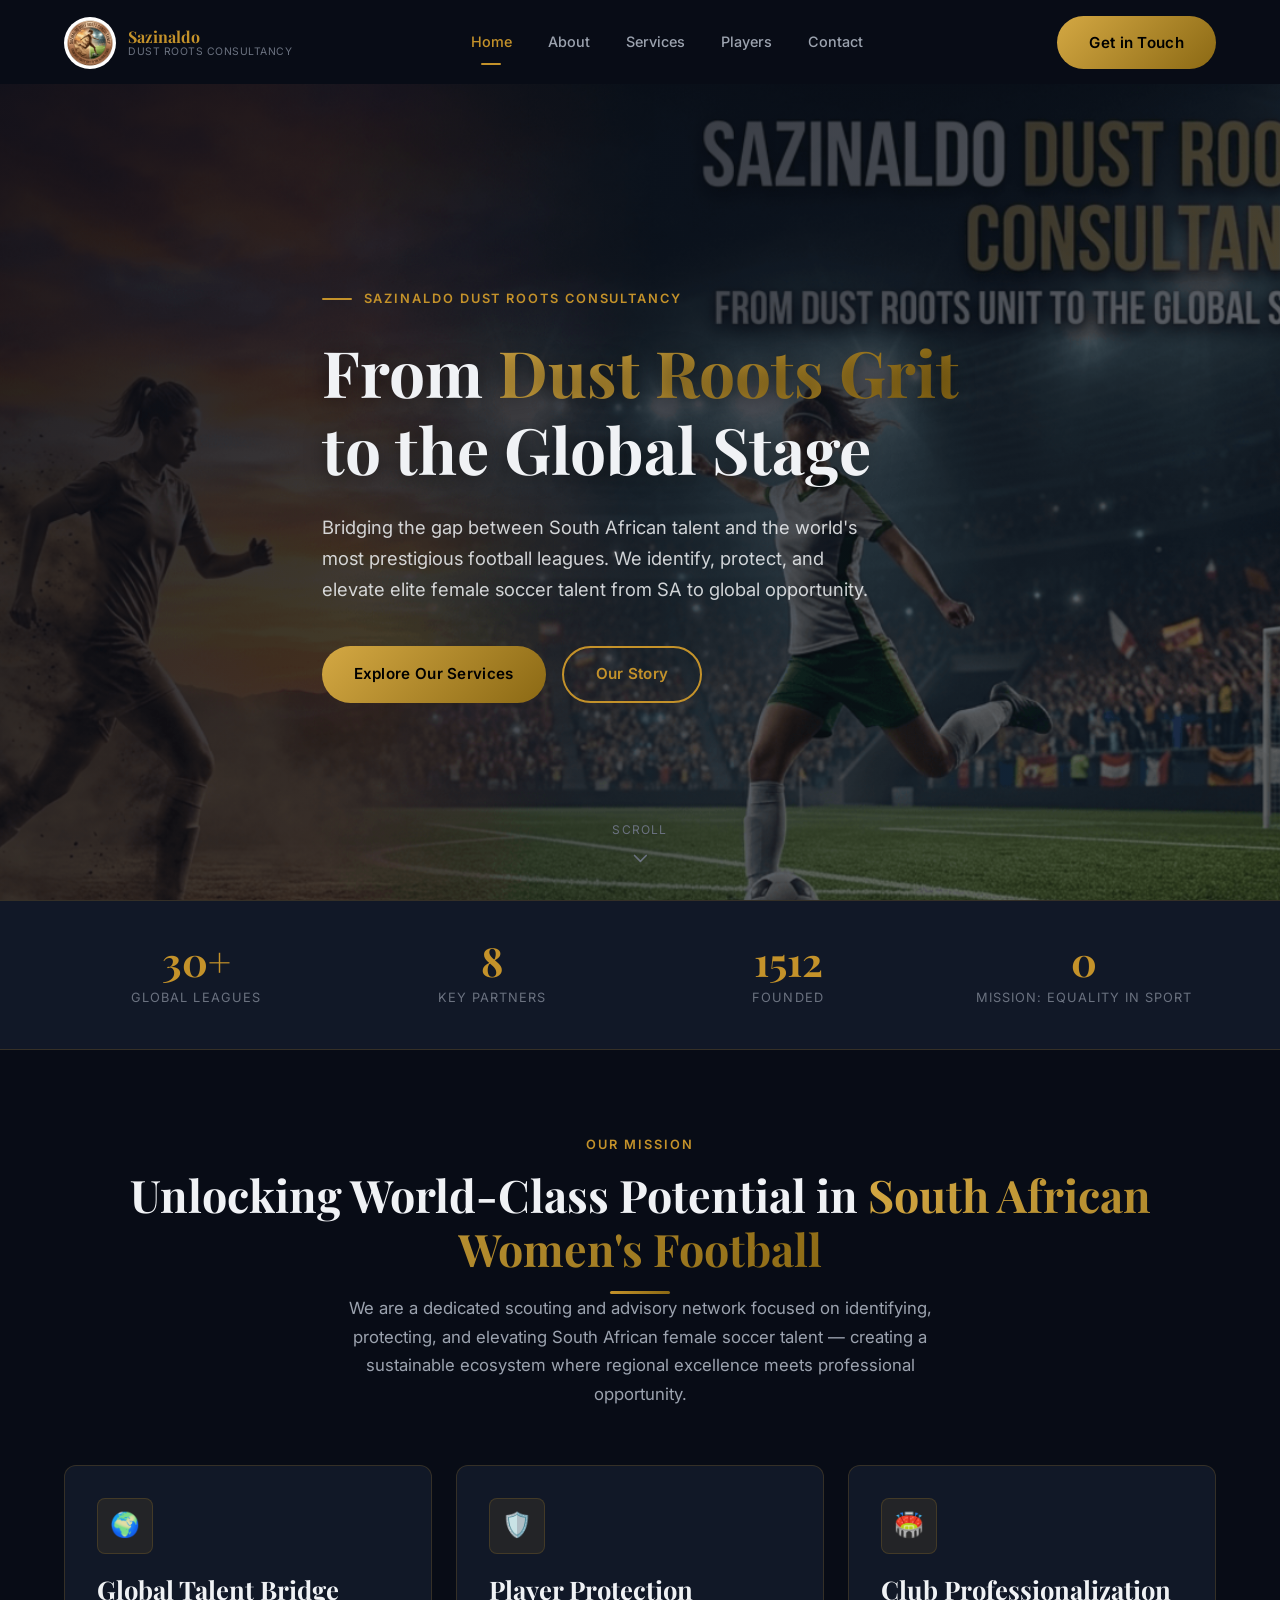
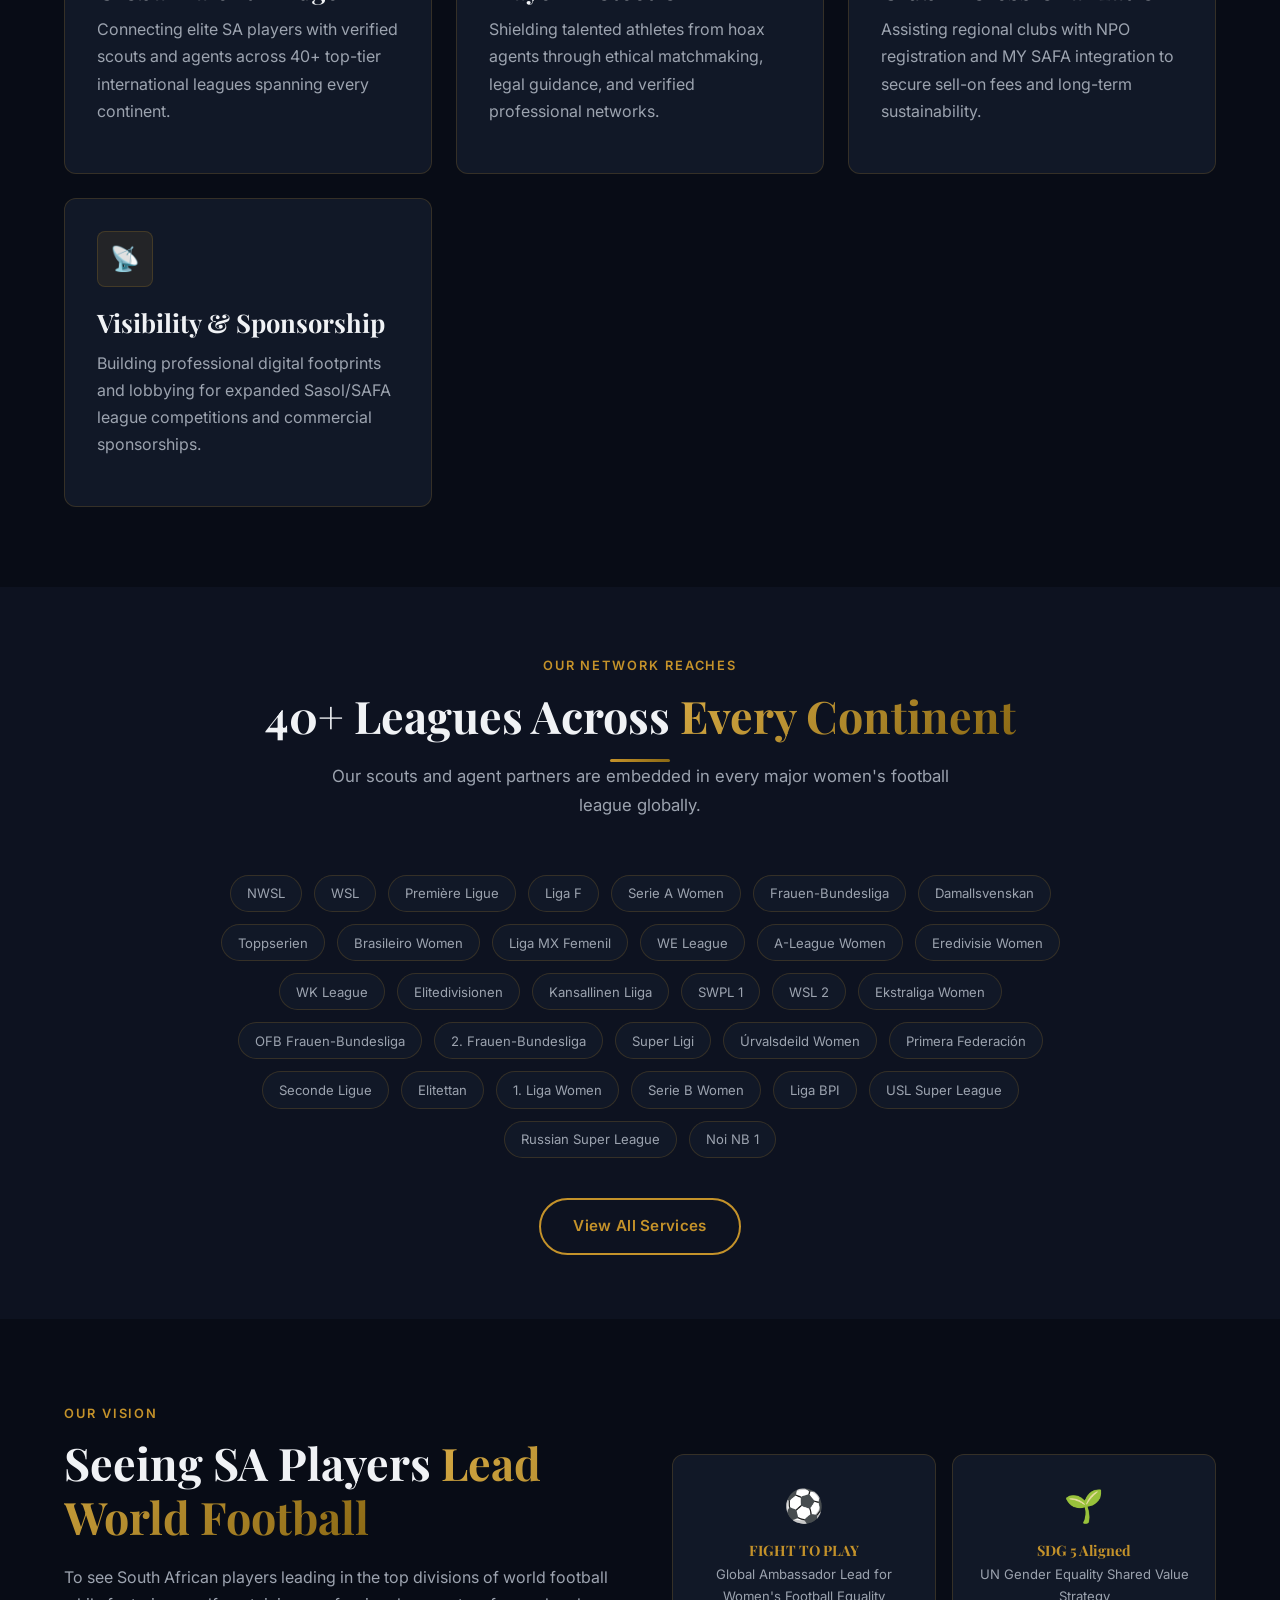
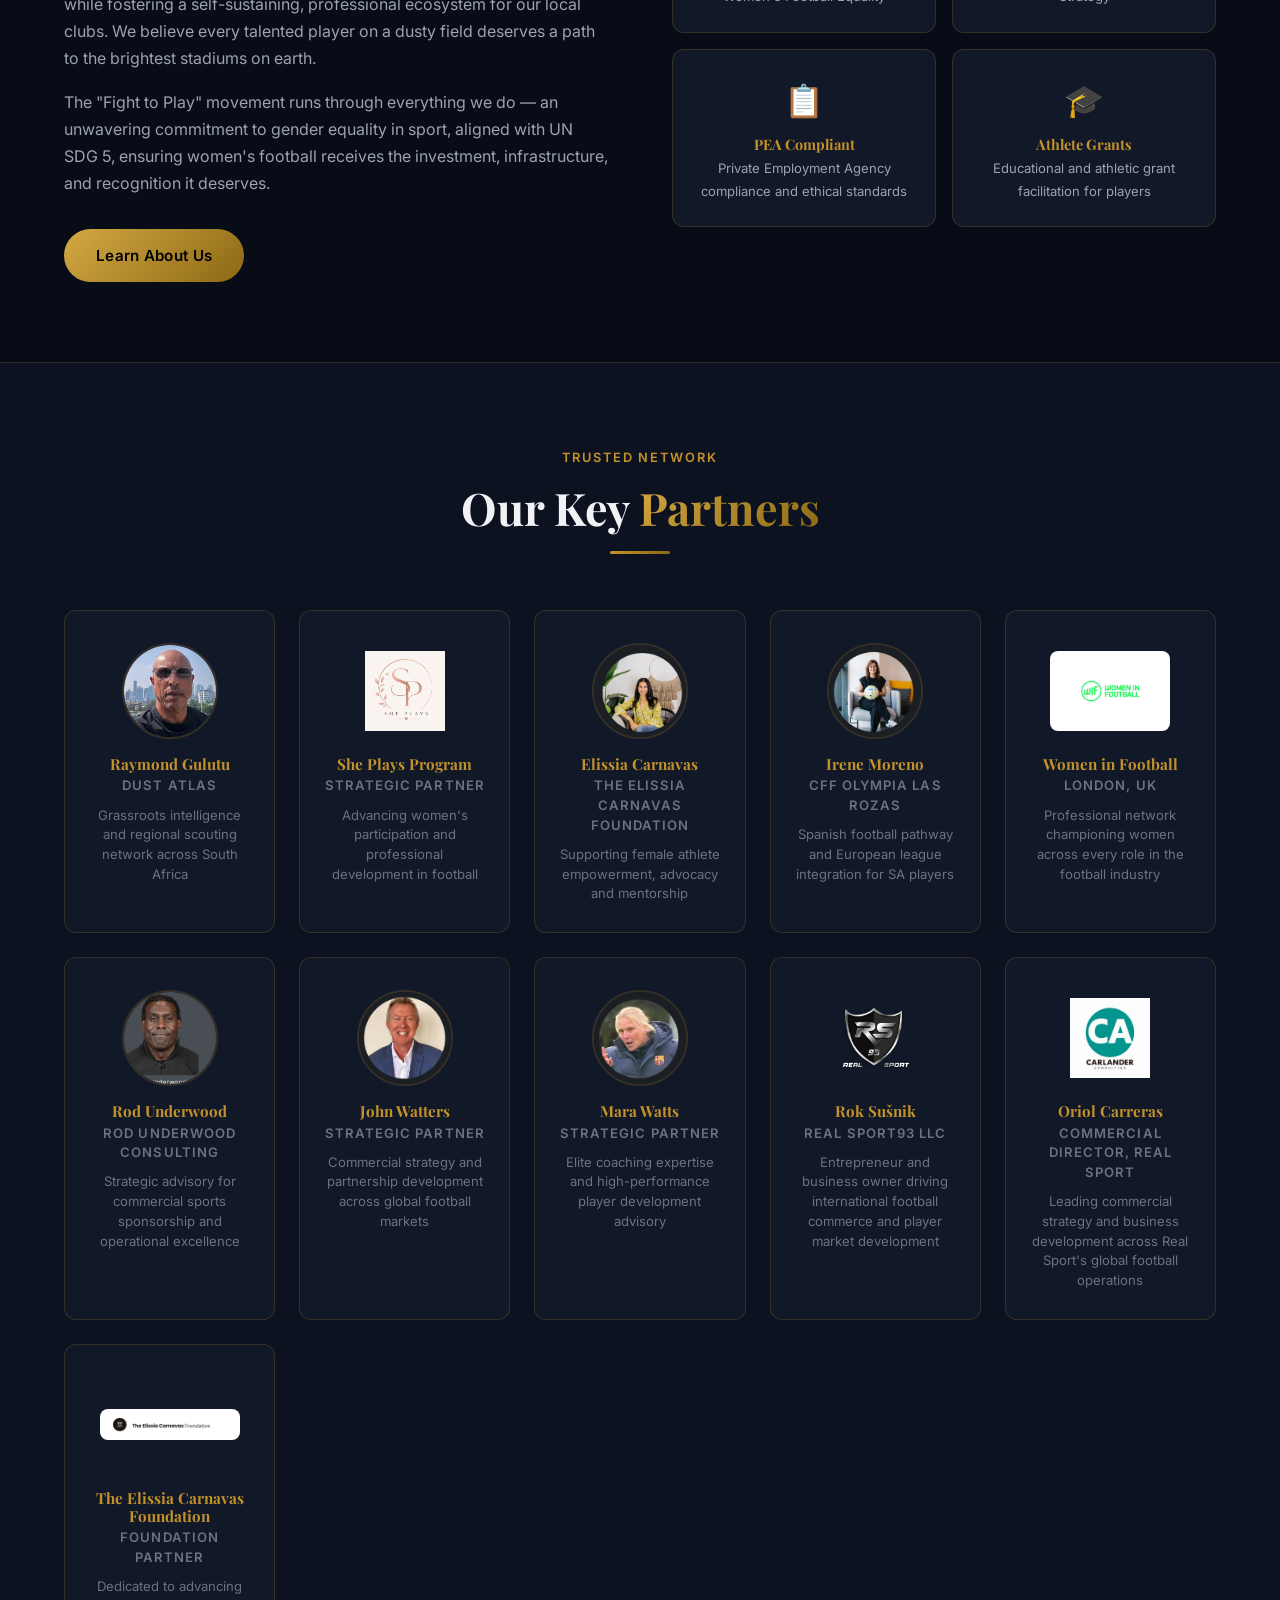
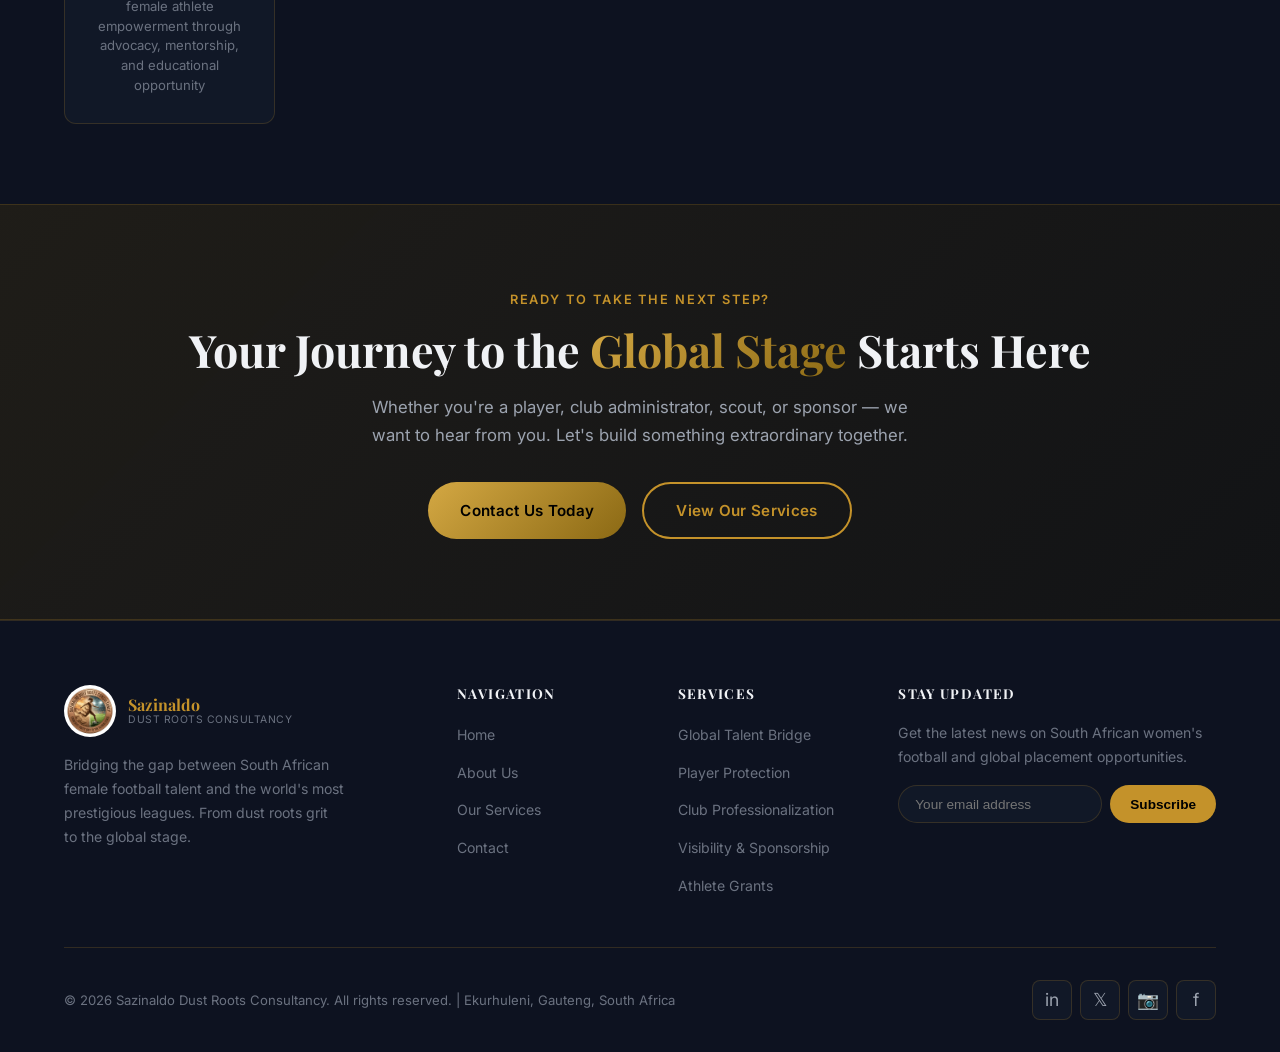
==== commit 91f3372a: "Add white background to Elissia Carnavas Foundation logo Co-Authored-By: Claude Sonnet 4.6 <noreply@" ====
--- a/index.html
+++ b/index.html
@@ -331,7 +331,7 @@
 
         <div class="partner-card fade-up fade-up-delay-2">
           <div class="partner-logo-wrap">
-            <img class="partner-logo" src="images/partners/The Elissia Carnavas Foundation.webp" alt="The Elissia Carnavas Foundation" />
+            <img class="partner-logo logo-light-bg" src="images/partners/The Elissia Carnavas Foundation.webp" alt="The Elissia Carnavas Foundation" />
           </div>
           <h4>The Elissia Carnavas Foundation</h4>
           <p class="partner-role">Foundation Partner</p>
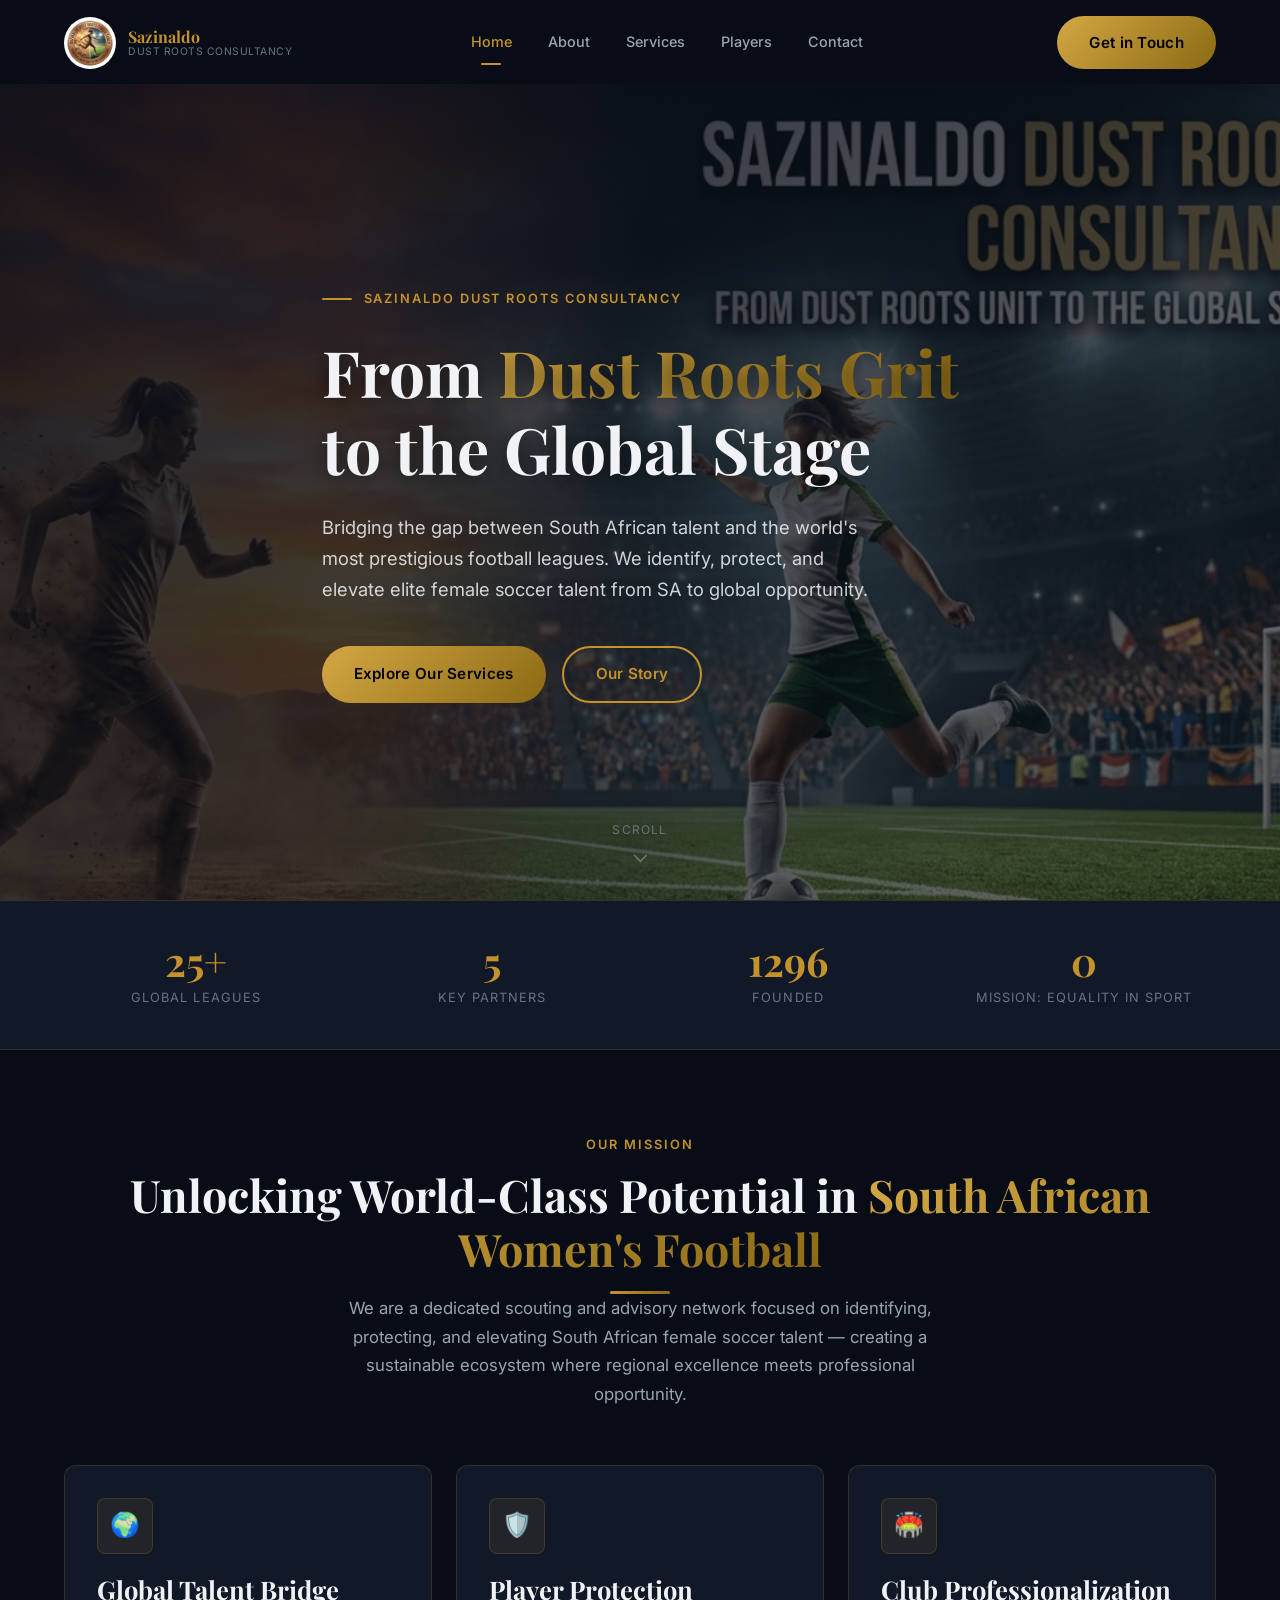
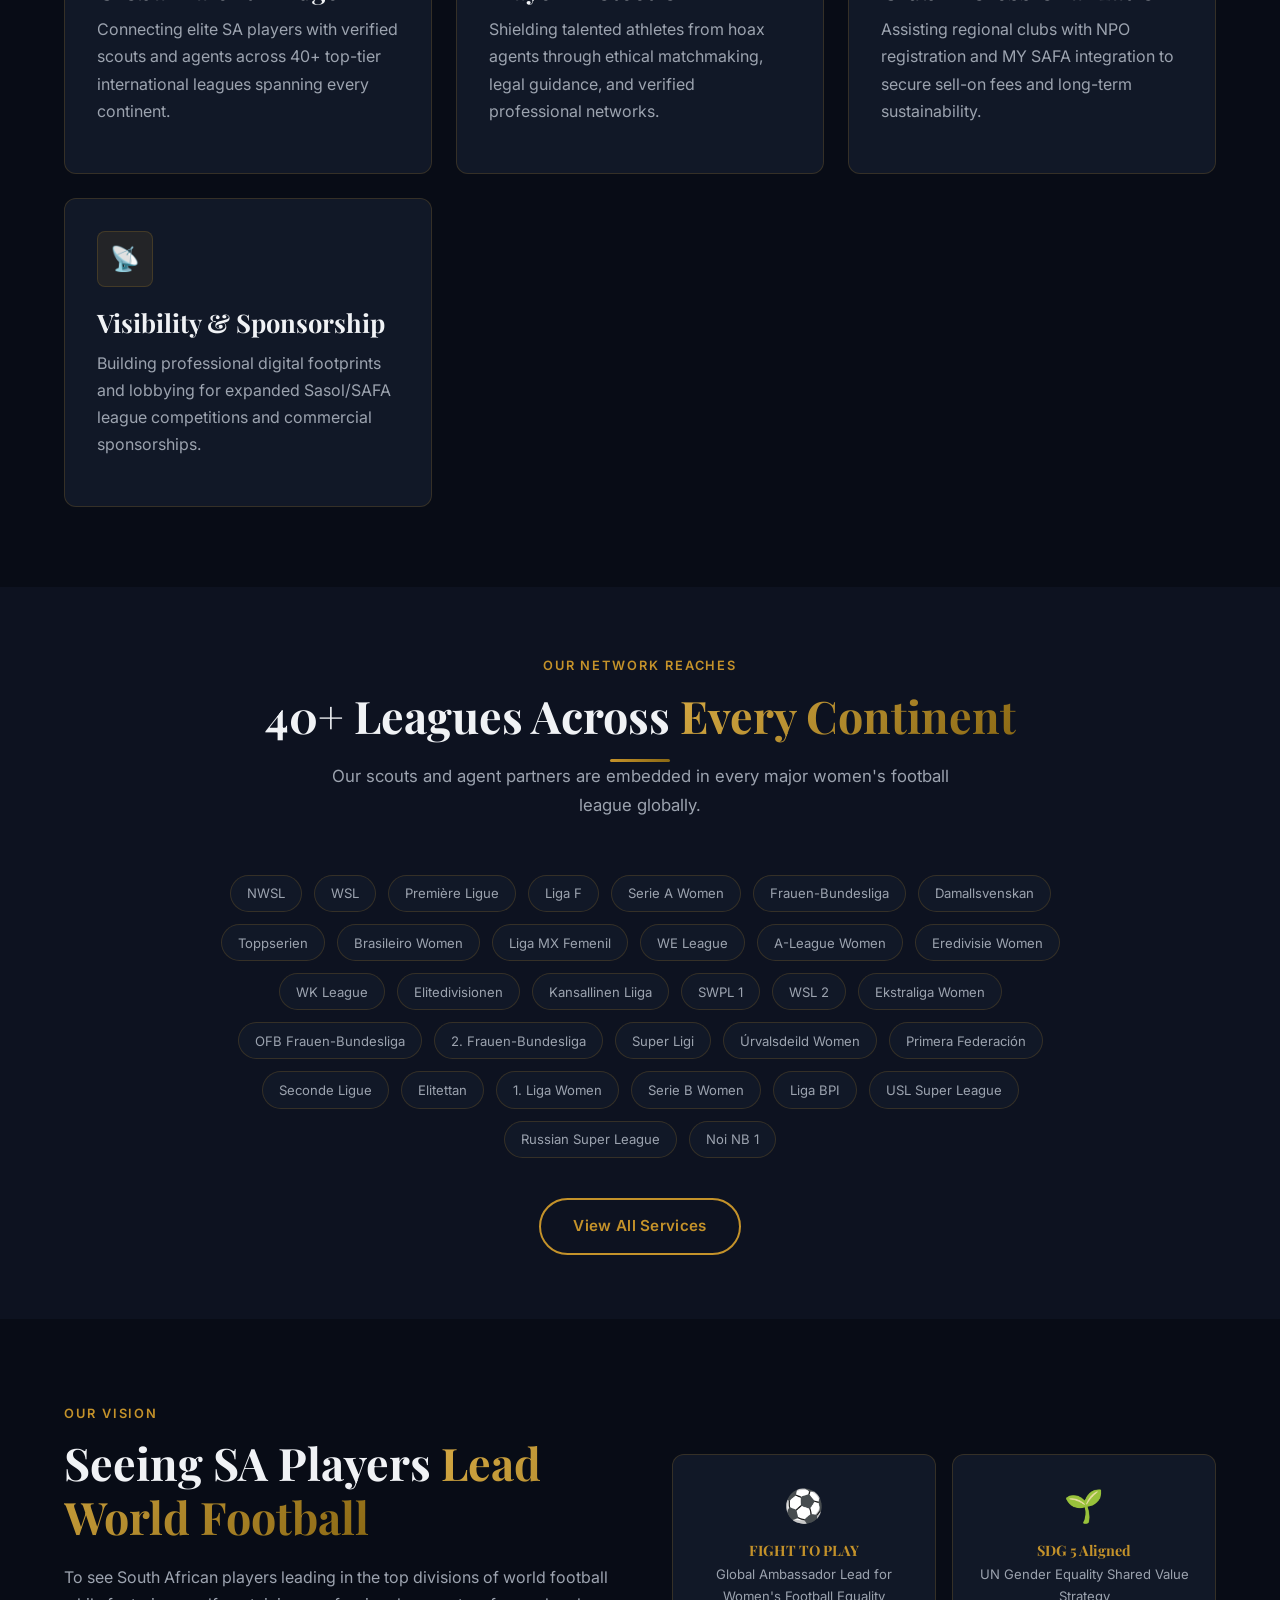
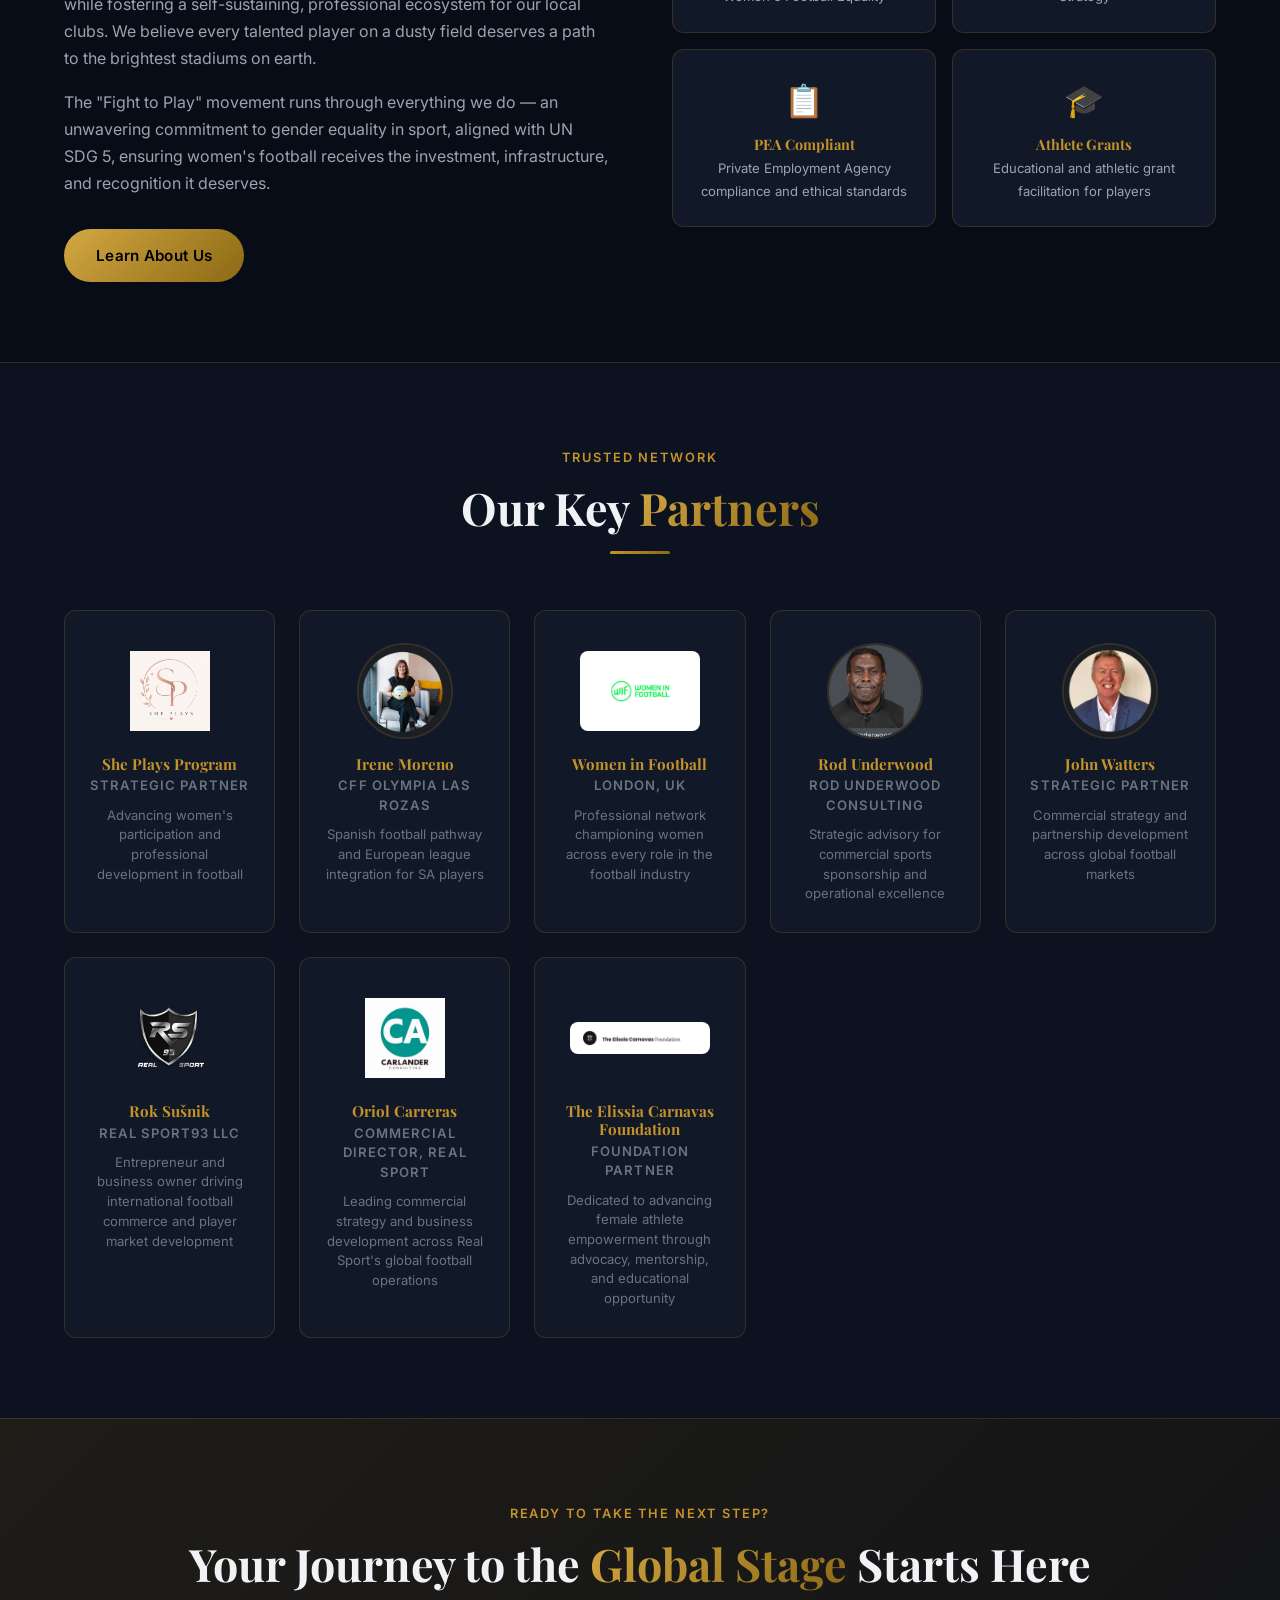
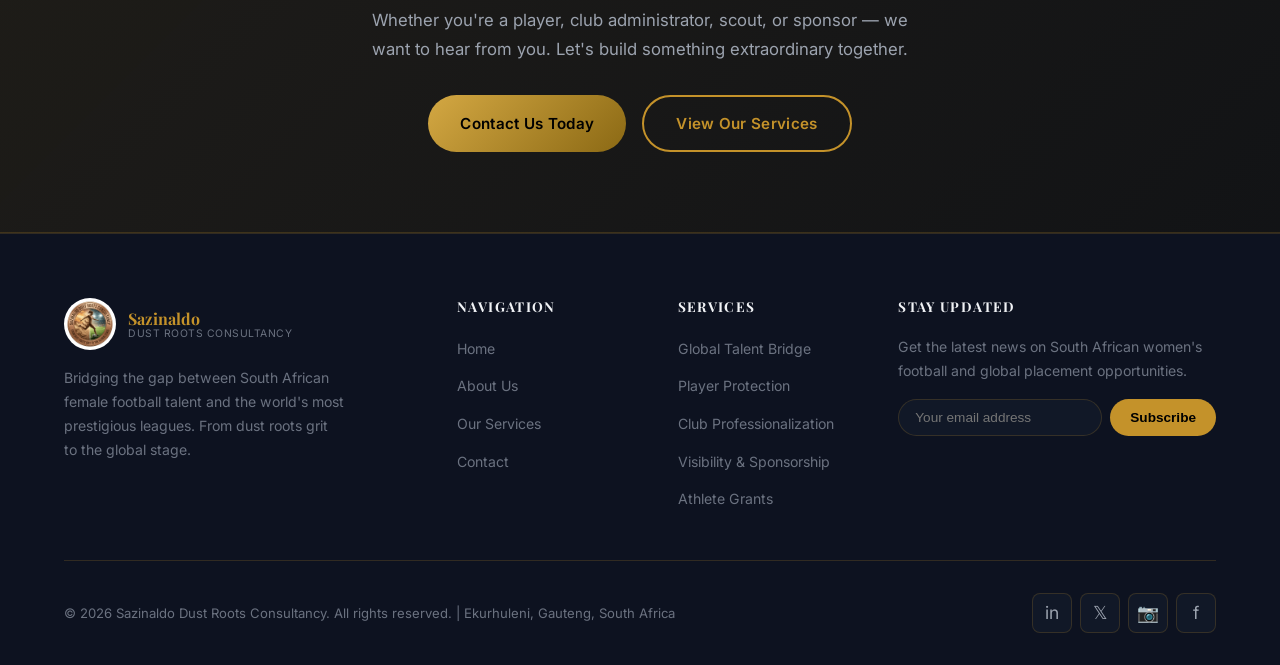
==== commit 714e4a81: "Remove Raymond Gulutu, Mara Watts, and duplicate Elissia Carnavas cards Keeps single Elissia Carnava" ====
--- a/index.html
+++ b/index.html
@@ -88,7 +88,7 @@
         </div>
         <div class="stat-item">
           <div class="stat-number">
-            <span data-target="11" data-suffix="">0</span>
+            <span data-target="8" data-suffix="">0</span>
           </div>
           <div class="stat-label">Key Partners</div>
         </div>
@@ -251,12 +251,6 @@
       </div>
       <div class="partners-grid">
 
-        <div class="partner-card fade-up fade-up-delay-1">
-          <img class="partner-photo" src="images/partners/RAYMOND GULUTU.png" alt="Raymond Gulutu" />
-          <h4>Raymond Gulutu</h4>
-          <p class="partner-role">Dust Atlas</p>
-          <p>Grassroots intelligence and regional scouting network across South Africa</p>
-        </div>
 
         <div class="partner-card fade-up fade-up-delay-2">
           <div class="partner-logo-wrap">
@@ -267,12 +261,6 @@
           <p>Advancing women's participation and professional development in football</p>
         </div>
 
-        <div class="partner-card fade-up fade-up-delay-3">
-          <img class="partner-photo" src="images/partners/Elissia Carnavas Partner.png" alt="Elissia Carnavas" />
-          <h4>Elissia Carnavas</h4>
-          <p class="partner-role">The Elissia Carnavas Foundation</p>
-          <p>Supporting female athlete empowerment, advocacy and mentorship</p>
-        </div>
 
         <div class="partner-card fade-up fade-up-delay-1">
           <img class="partner-photo" src="images/partners/Irene Moreno Partner.png" alt="Irene Moreno" />
@@ -304,12 +292,6 @@
           <p>Commercial strategy and partnership development across global football markets</p>
         </div>
 
-        <div class="partner-card fade-up fade-up-delay-2">
-          <img class="partner-photo" src="images/partners/Mara Watts Partner.png" alt="Mara Watts" />
-          <h4>Mara Watts</h4>
-          <p class="partner-role">Strategic Partner</p>
-          <p>Elite coaching expertise and high-performance player development advisory</p>
-        </div>
 
         <div class="partner-card fade-up fade-up-delay-3">
           <div class="partner-logo-wrap">
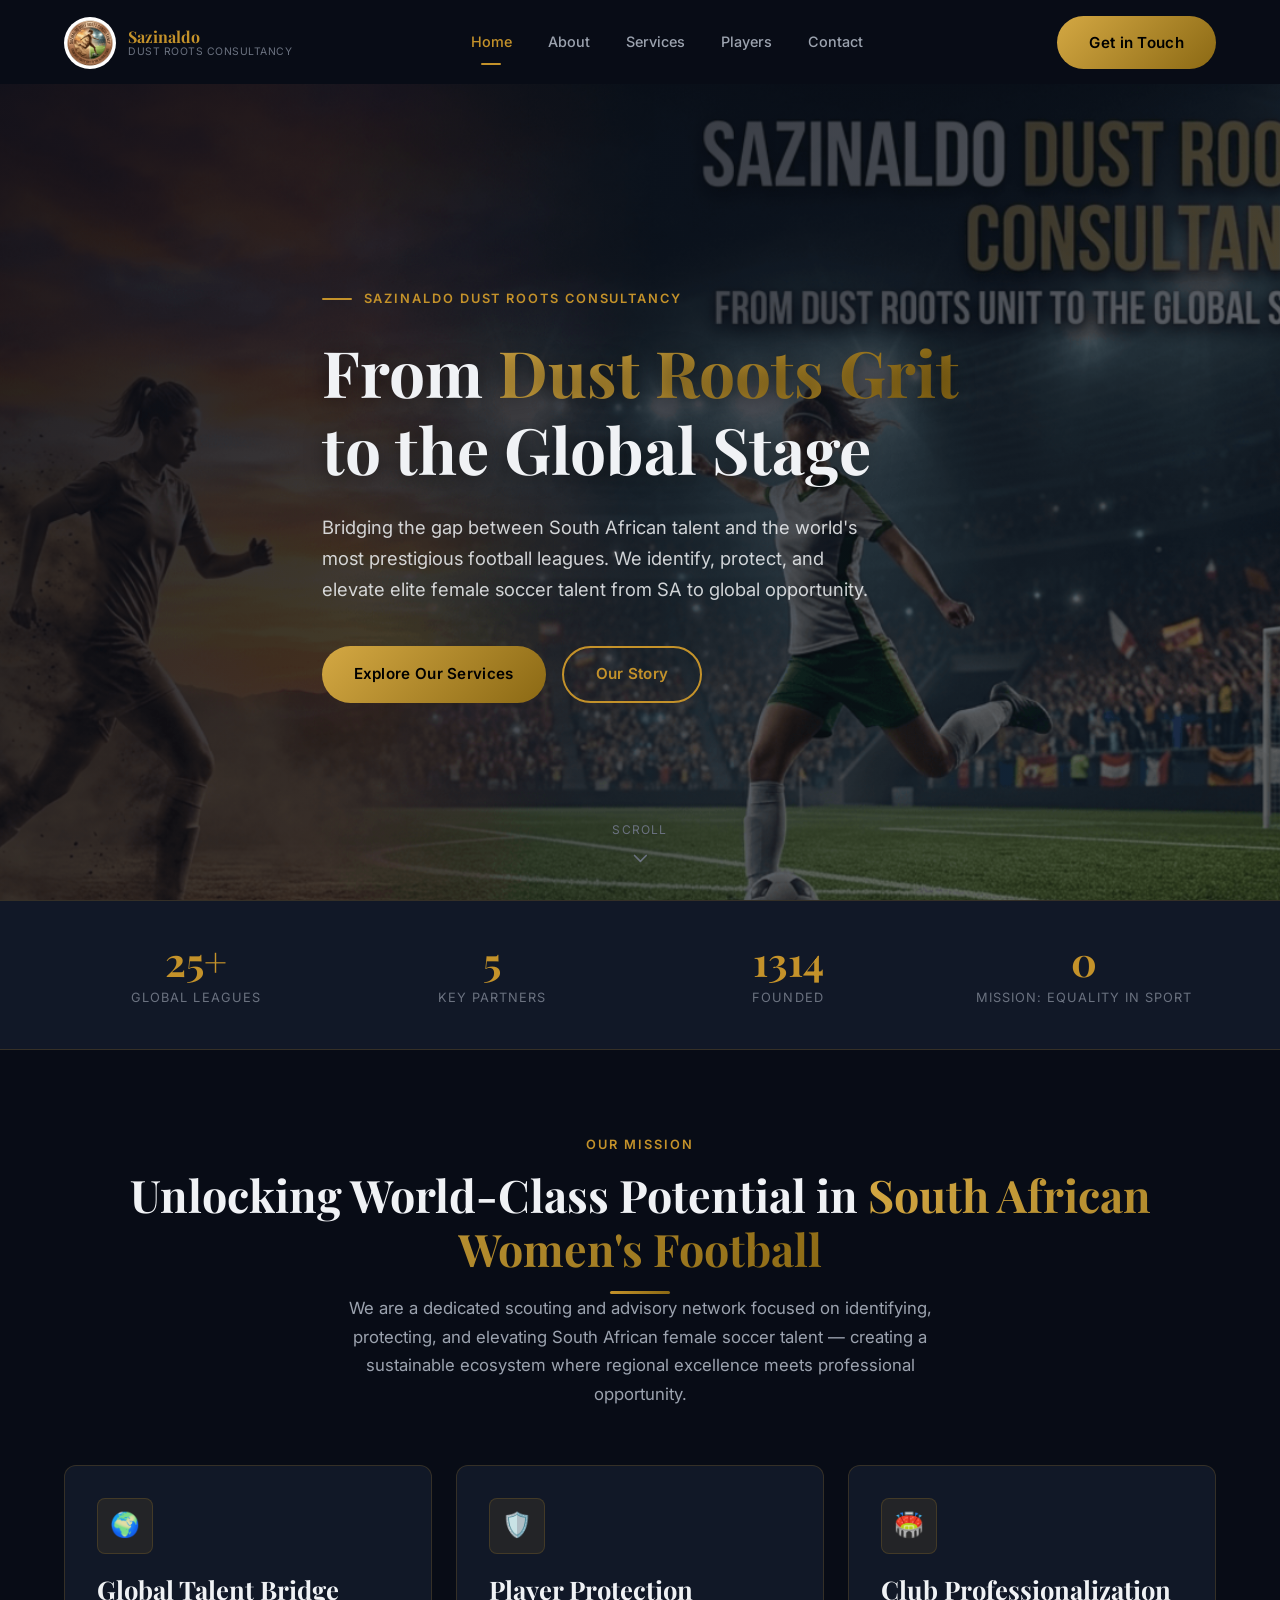
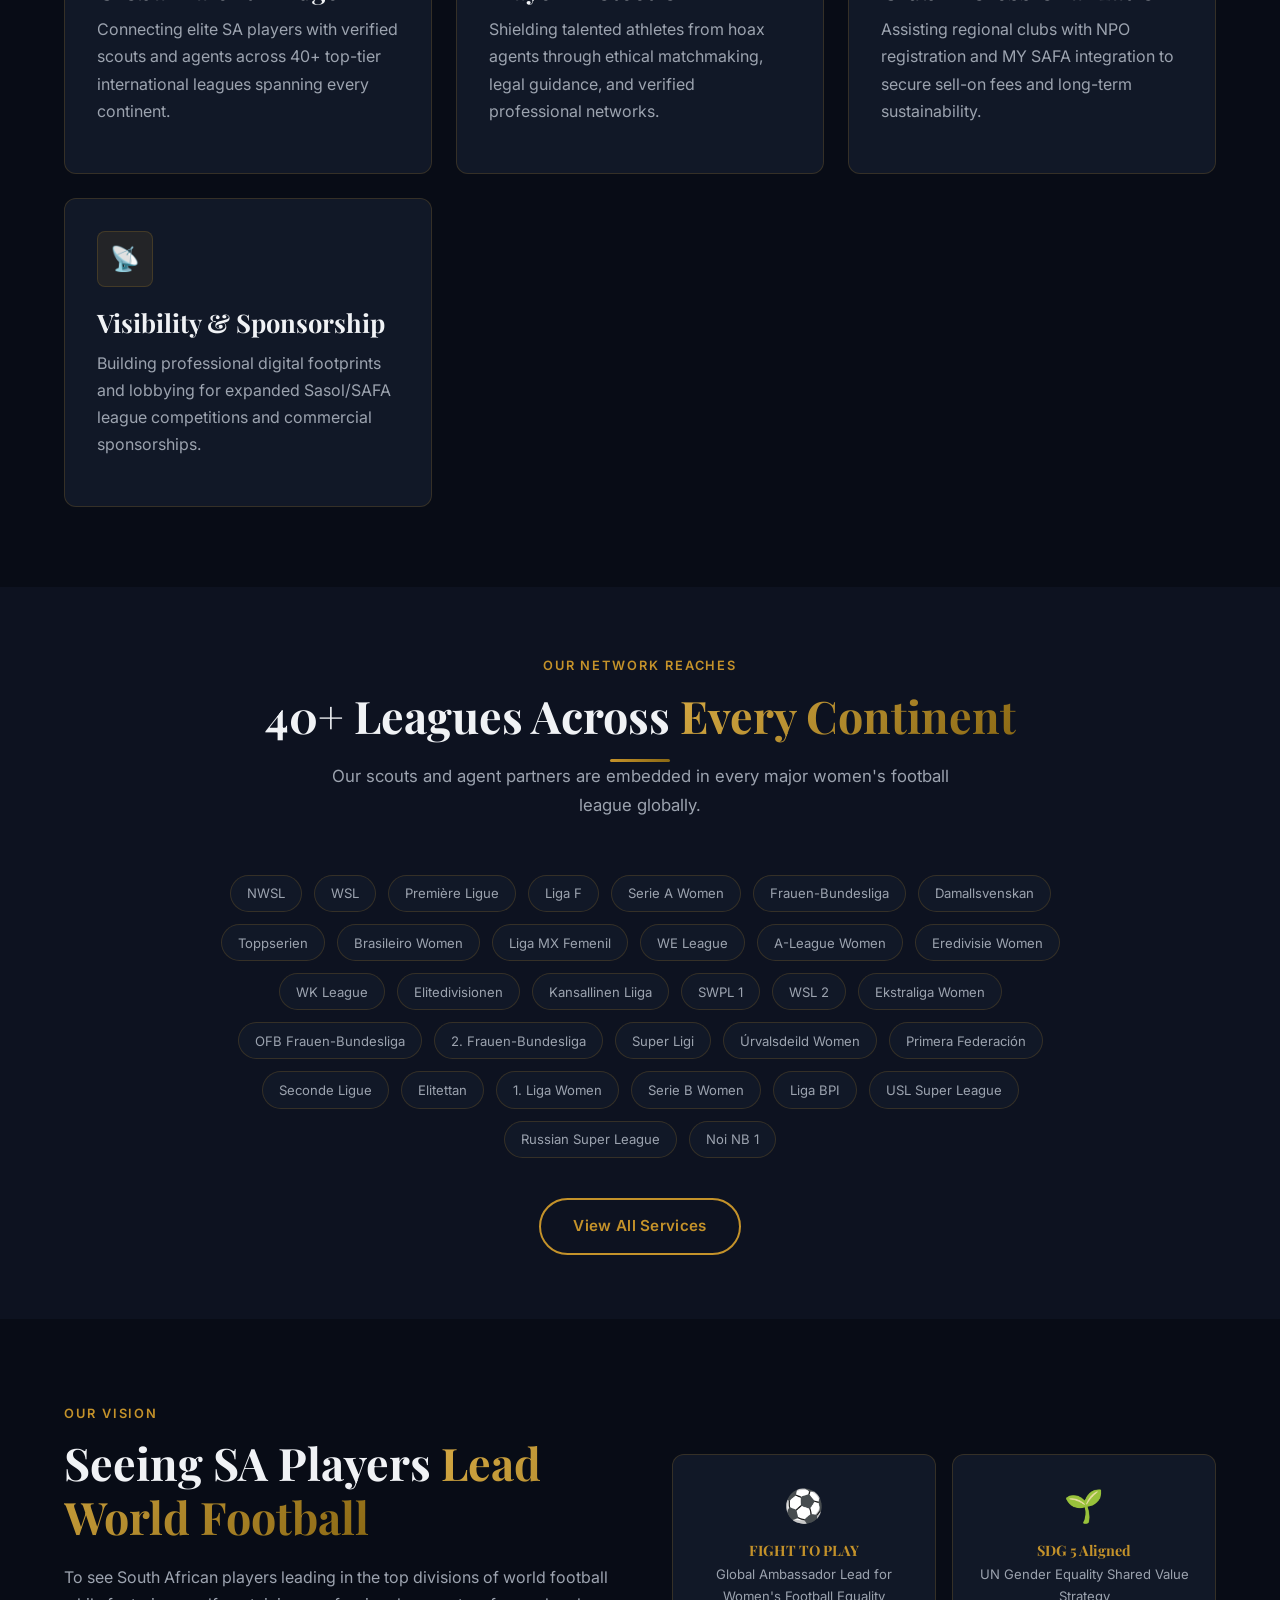
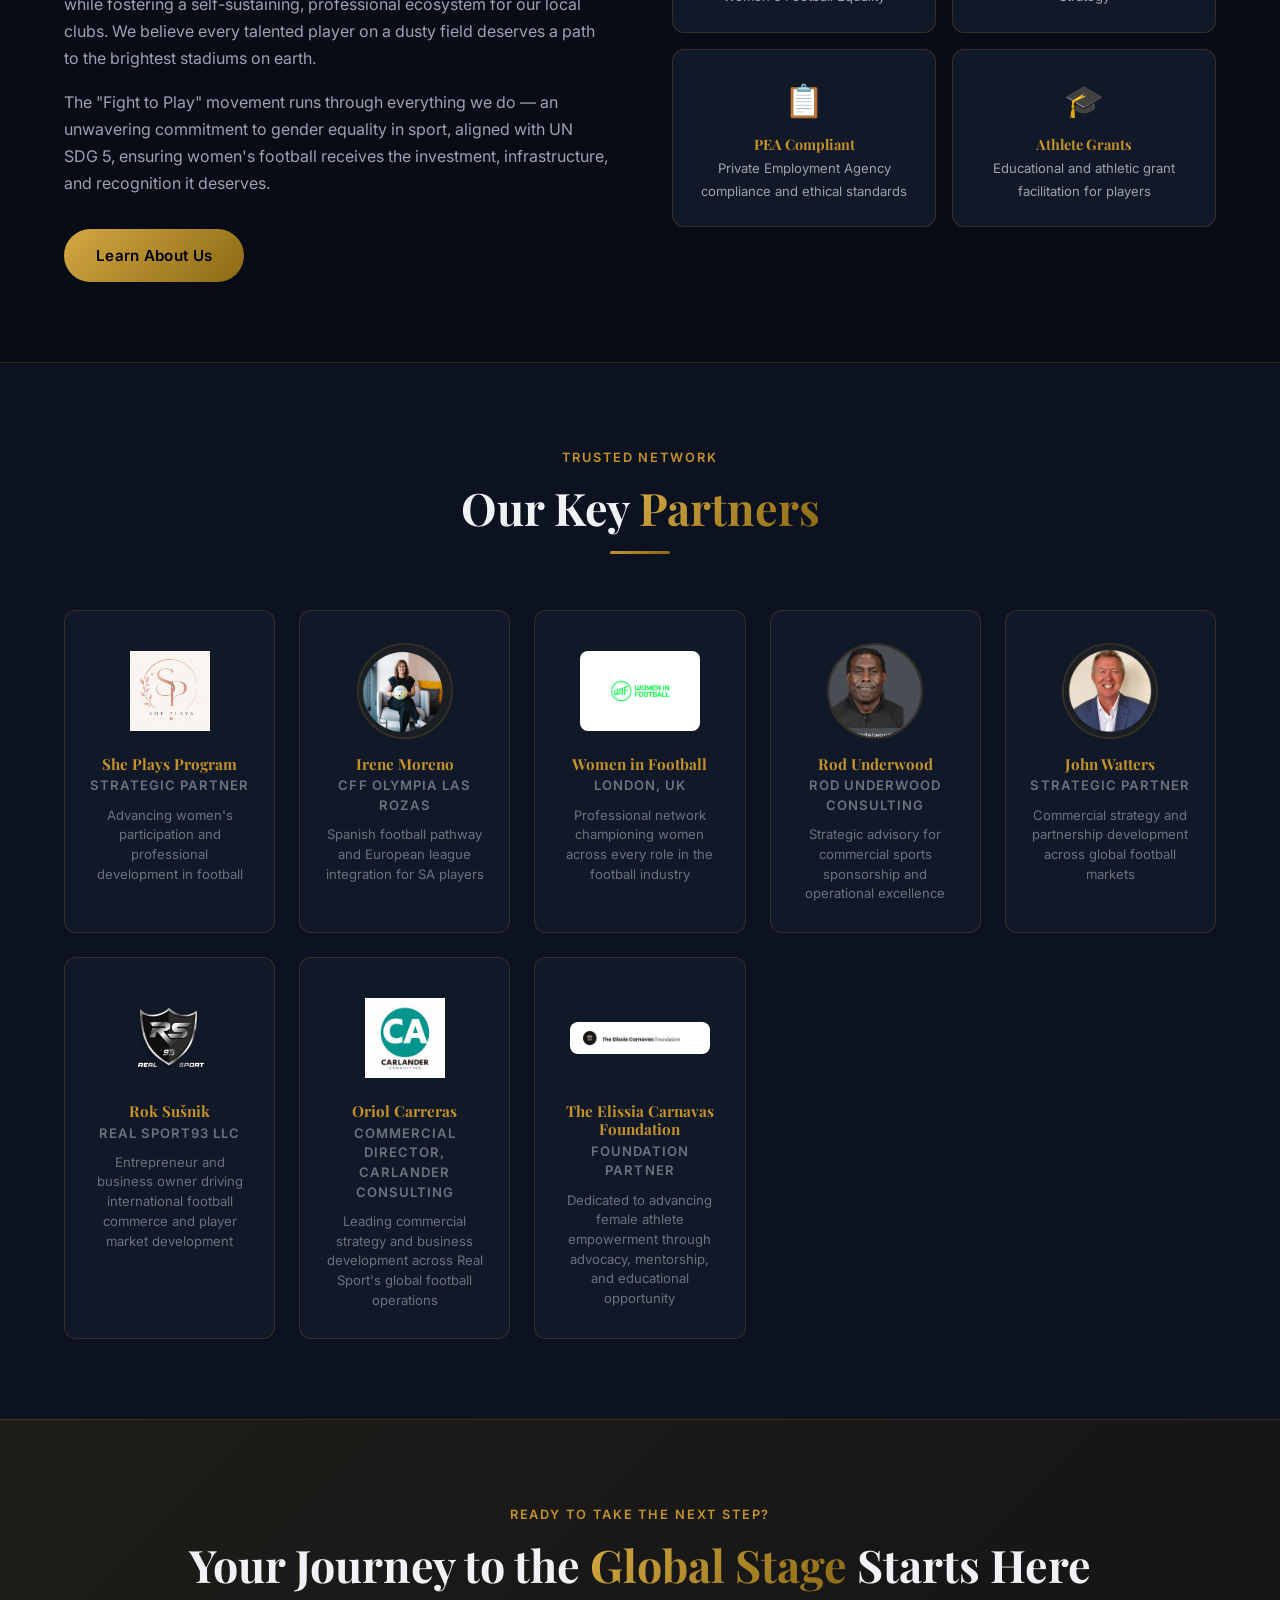
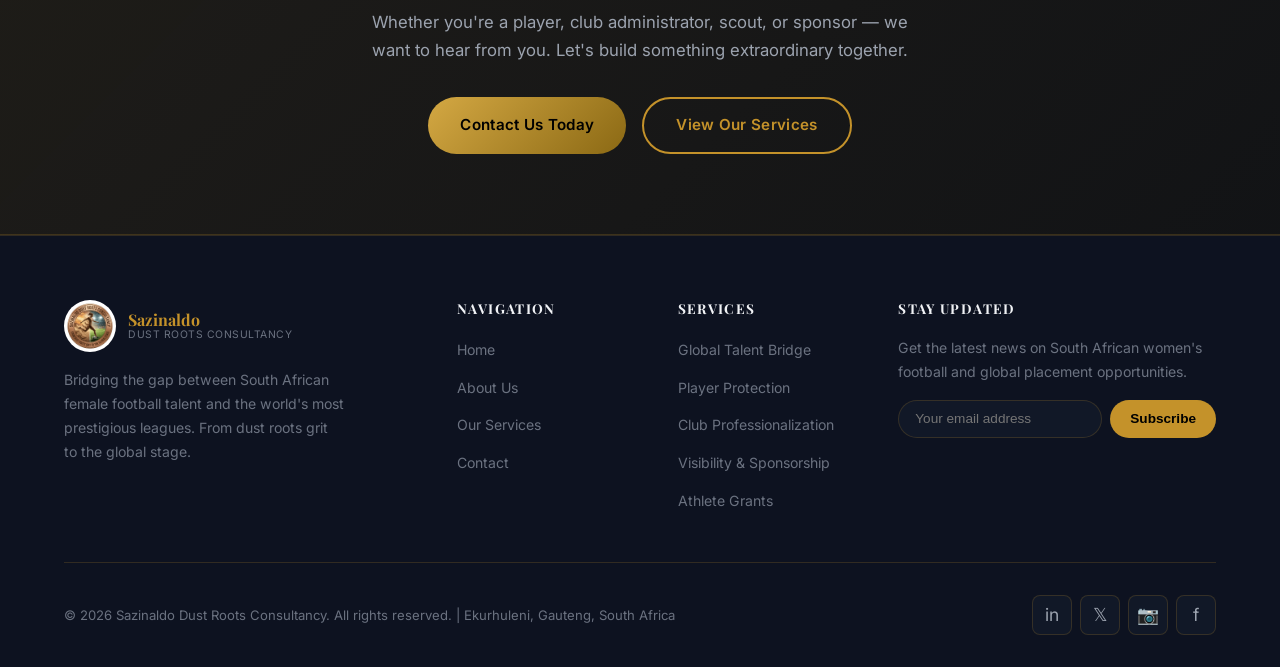
==== commit 780559e7: "Update Oriol Carreras role to Commercial Director, Carlander Consulting Co-Authored-By: Claude Sonne" ====
--- a/index.html
+++ b/index.html
@@ -307,7 +307,7 @@
             <img class="partner-logo" src="images/partners/carlander_consulting_logo.jpeg" alt="Carlander Consulting" />
           </div>
           <h4>Oriol Carreras</h4>
-          <p class="partner-role">Commercial Director, Real Sport</p>
+          <p class="partner-role">Commercial Director, Carlander Consulting</p>
           <p>Leading commercial strategy and business development across Real Sport's global football operations</p>
         </div>
 
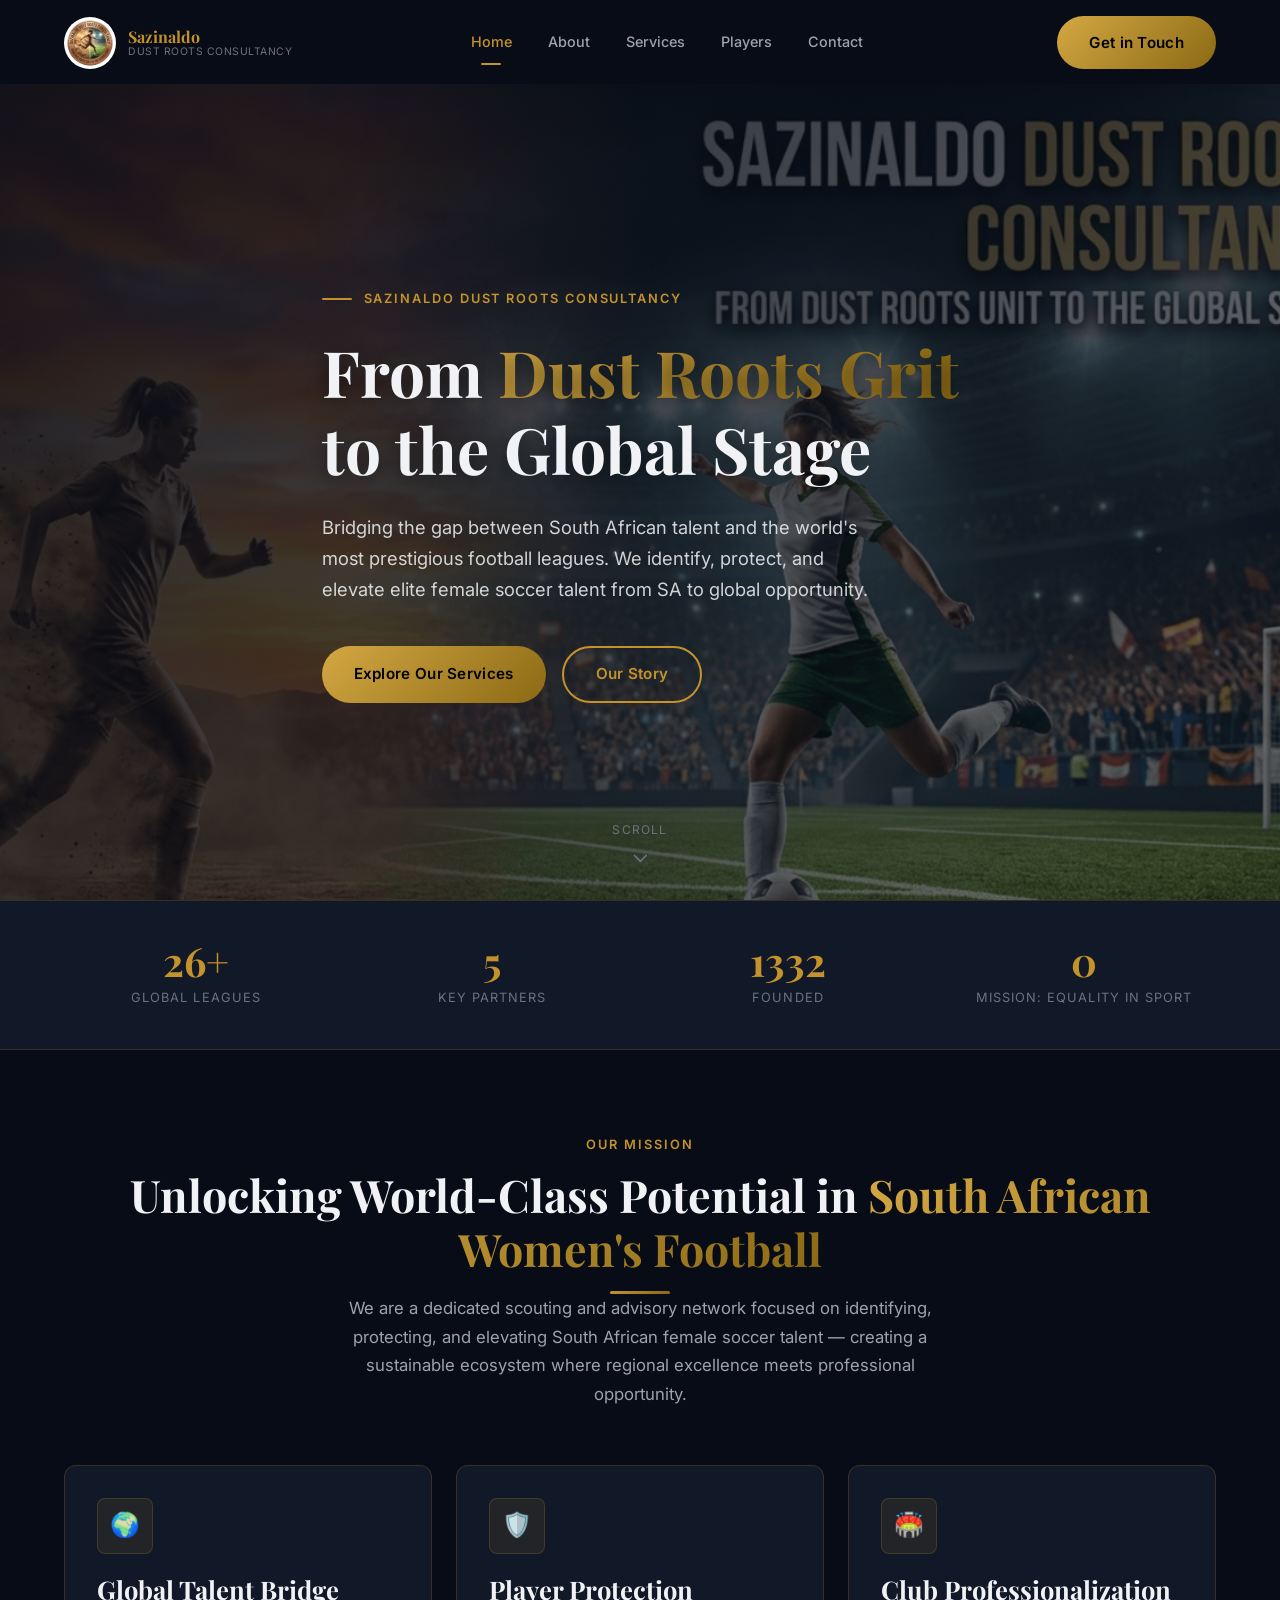
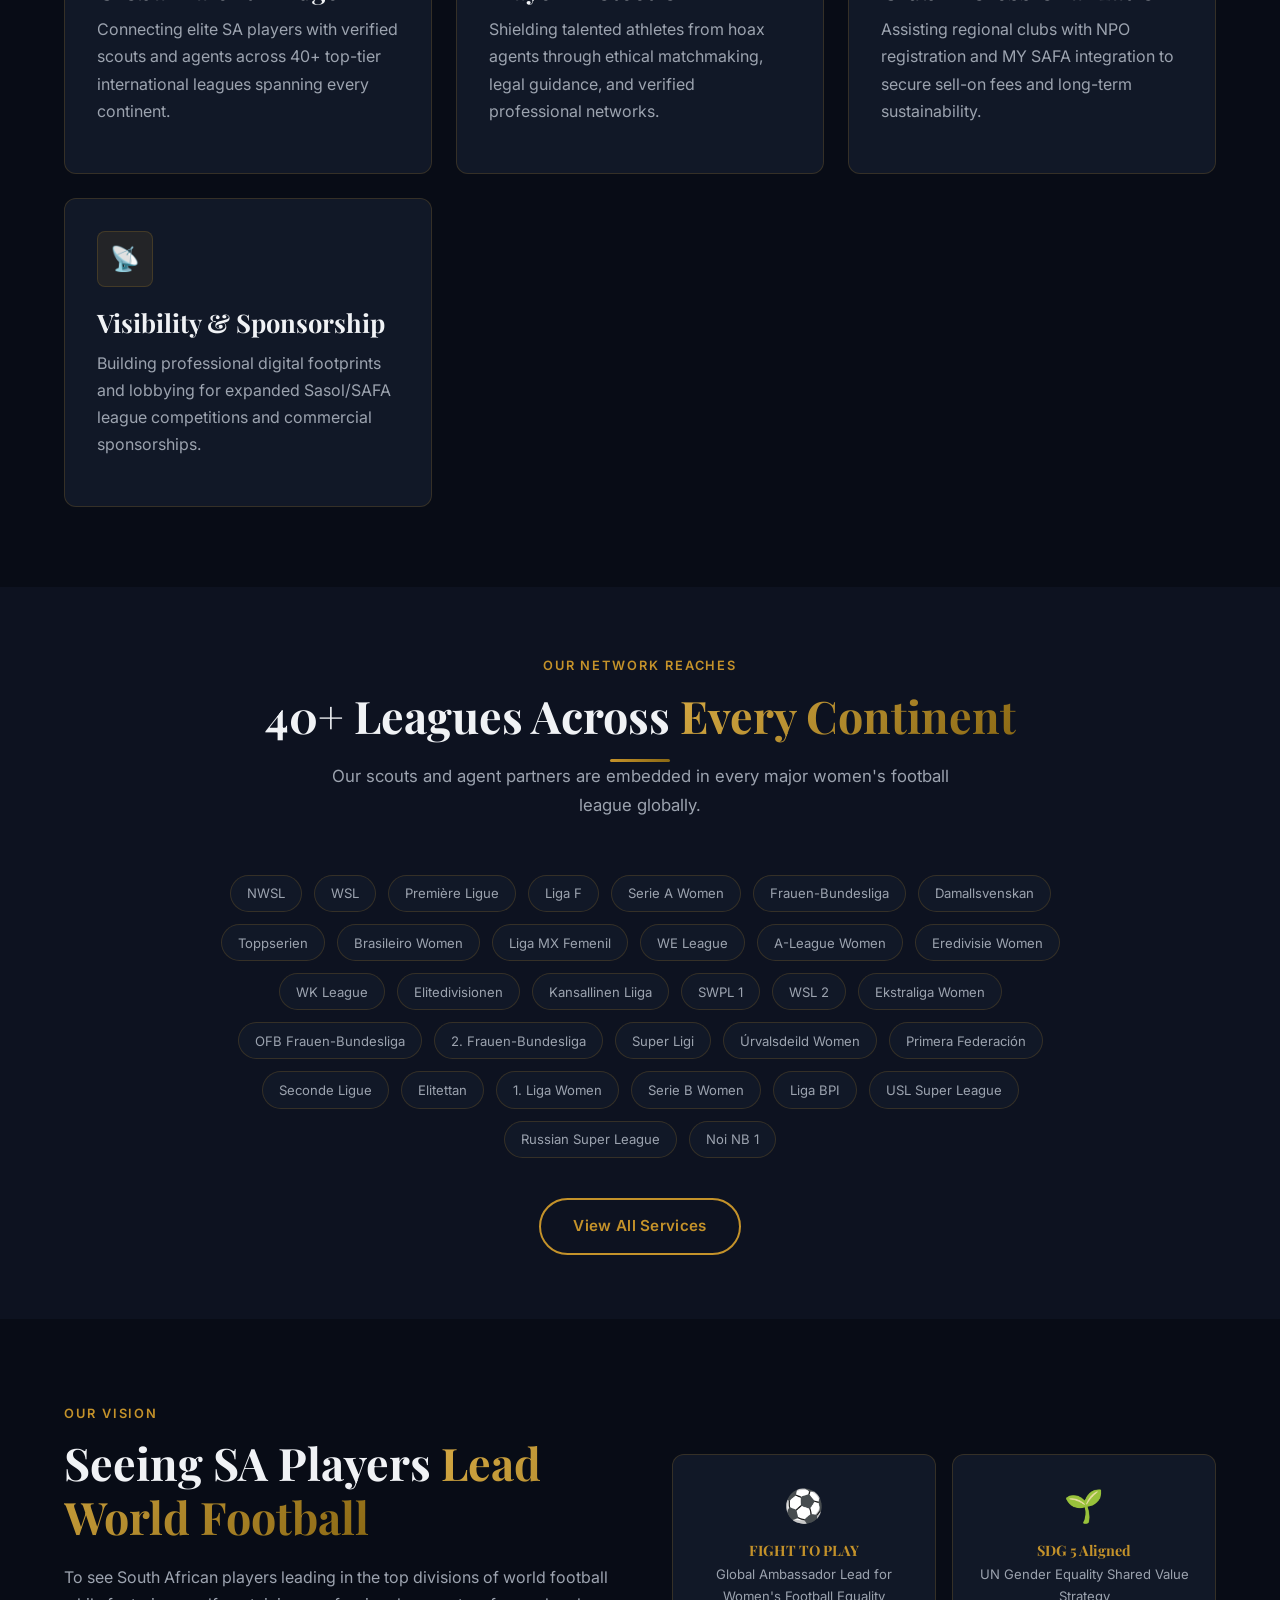
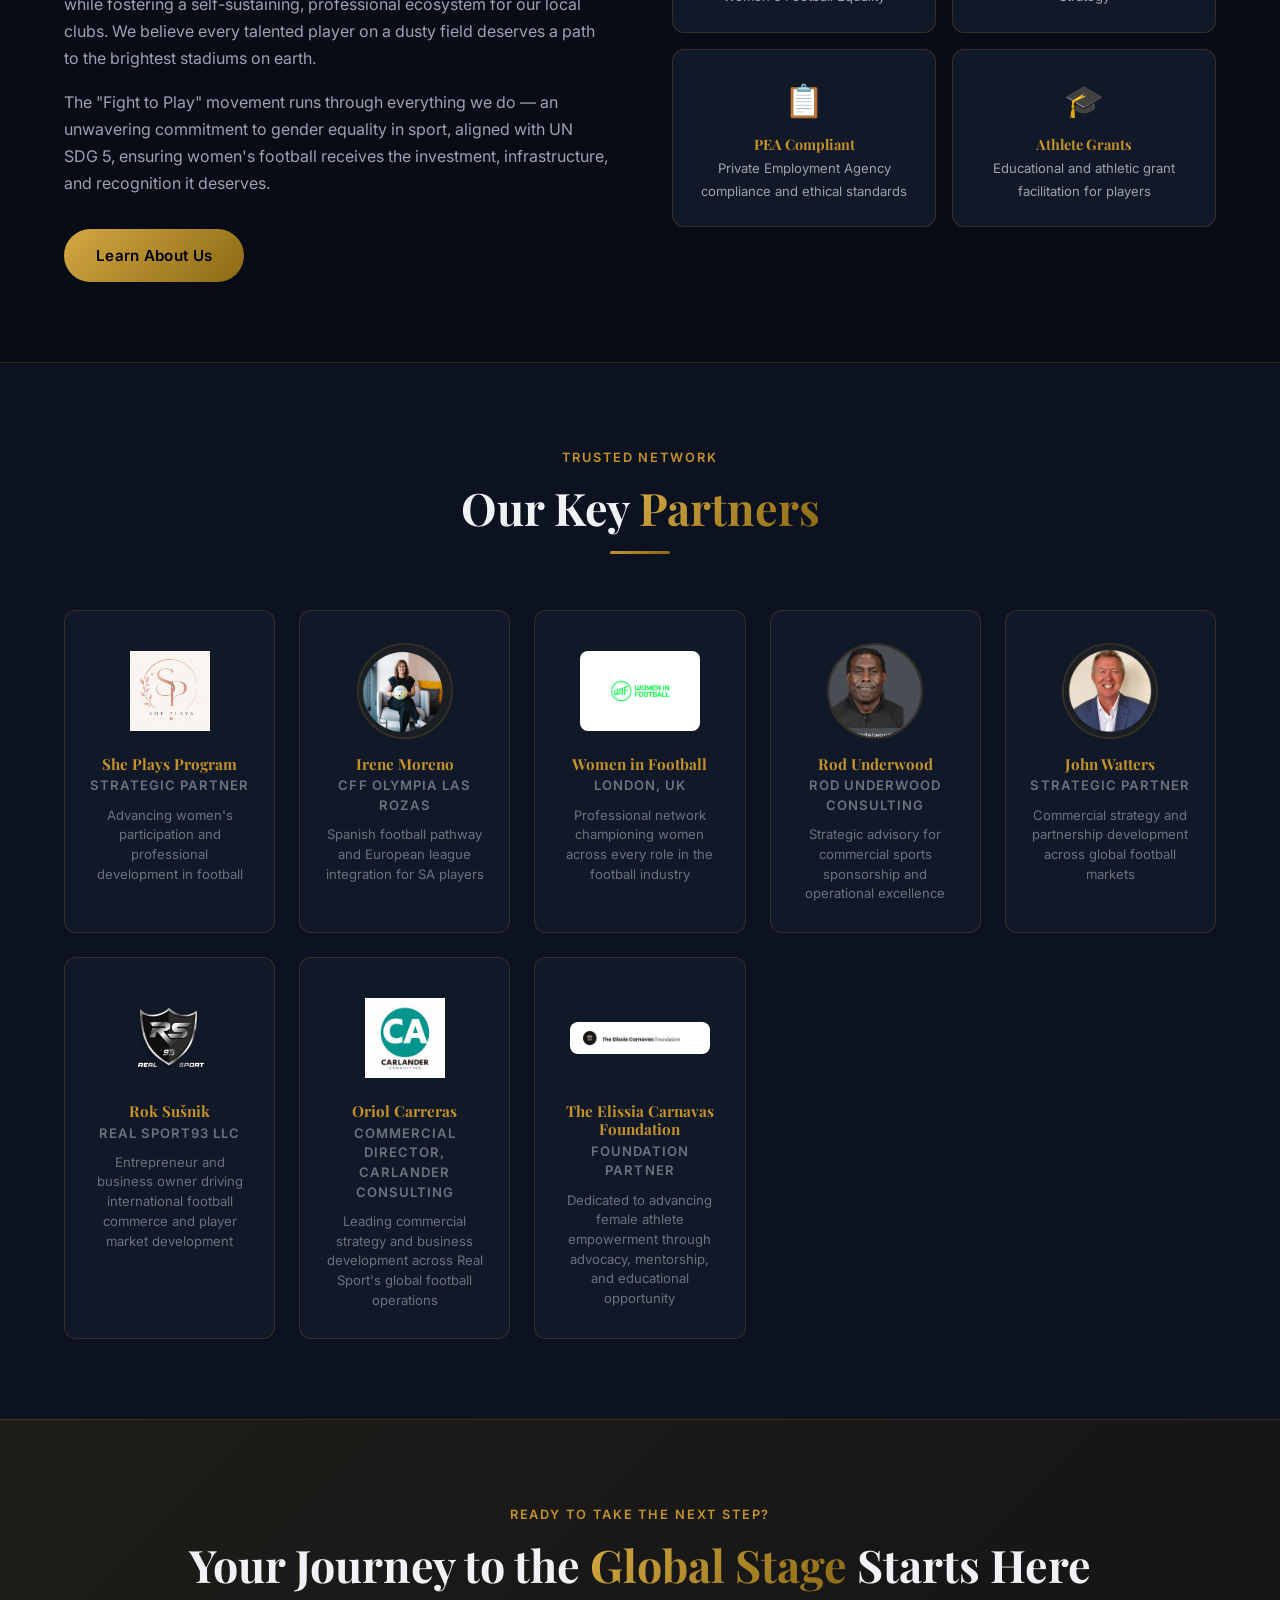
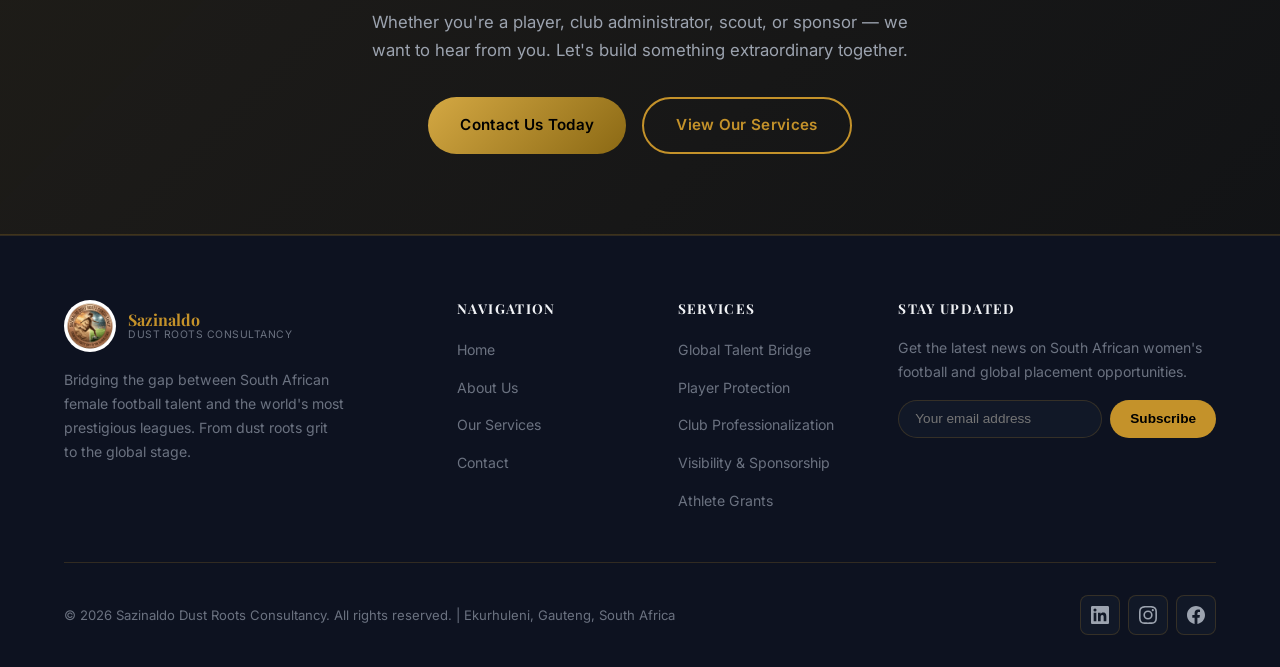
==== commit 956949c9: "Replace text/emoji social icons with SVG icons for LinkedIn, Instagram, Facebook Removes Twitter/X a" ====
--- a/index.html
+++ b/index.html
@@ -385,10 +385,9 @@
       <div class="footer-bottom">
         <p>&copy; 2026 Sazinaldo Dust Roots Consultancy. All rights reserved. | Ekurhuleni, Gauteng, South Africa</p>
         <div class="social-links">
-          <a href="#" class="social-link" title="LinkedIn" aria-label="LinkedIn">in</a>
-          <a href="#" class="social-link" title="Twitter/X" aria-label="Twitter">𝕏</a>
-          <a href="#" class="social-link" title="Instagram" aria-label="Instagram">📷</a>
-          <a href="#" class="social-link" title="Facebook" aria-label="Facebook">f</a>
+          <a href="#" class="social-link" title="LinkedIn" aria-label="LinkedIn"><svg width="18" height="18" viewBox="0 0 24 24" fill="currentColor"><path d="M20.447 20.452h-3.554v-5.569c0-1.328-.027-3.037-1.852-3.037-1.853 0-2.136 1.445-2.136 2.939v5.667H9.351V9h3.414v1.561h.046c.477-.9 1.637-1.85 3.37-1.85 3.601 0 4.267 2.37 4.267 5.455v6.286zM5.337 7.433a2.062 2.062 0 01-2.063-2.065 2.064 2.064 0 112.063 2.065zm1.782 13.019H3.555V9h3.564v11.452zM22.225 0H1.771C.792 0 0 .774 0 1.729v20.542C0 23.227.792 24 1.771 24h20.451C23.2 24 24 23.227 24 22.271V1.729C24 .774 23.2 0 22.222 0h.003z"/></svg></a>
+          <a href="#" class="social-link" title="Instagram" aria-label="Instagram"><svg width="18" height="18" viewBox="0 0 24 24" fill="currentColor"><path d="M12 2.163c3.204 0 3.584.012 4.85.07 3.252.148 4.771 1.691 4.919 4.919.058 1.265.069 1.645.069 4.849 0 3.205-.012 3.584-.069 4.849-.149 3.225-1.664 4.771-4.919 4.919-1.266.058-1.644.07-4.85.07-3.204 0-3.584-.012-4.849-.07-3.26-.149-4.771-1.699-4.919-4.92-.058-1.265-.07-1.644-.07-4.849 0-3.204.013-3.583.07-4.849.149-3.227 1.664-4.771 4.919-4.919 1.266-.057 1.645-.069 4.849-.069zM12 0C8.741 0 8.333.014 7.053.072 2.695.272.273 2.69.073 7.052.014 8.333 0 8.741 0 12c0 3.259.014 3.668.072 4.948.2 4.358 2.618 6.78 6.98 6.98C8.333 23.986 8.741 24 12 24c3.259 0 3.668-.014 4.948-.072 4.354-.2 6.782-2.618 6.979-6.98.059-1.28.073-1.689.073-4.948 0-3.259-.014-3.667-.072-4.947-.196-4.354-2.617-6.78-6.979-6.98C15.668.014 15.259 0 12 0zm0 5.838a6.162 6.162 0 100 12.324 6.162 6.162 0 000-12.324zM12 16a4 4 0 110-8 4 4 0 010 8zm6.406-11.845a1.44 1.44 0 100 2.881 1.44 1.44 0 000-2.881z"/></svg></a>
+          <a href="#" class="social-link" title="Facebook" aria-label="Facebook"><svg width="18" height="18" viewBox="0 0 24 24" fill="currentColor"><path d="M24 12.073c0-6.627-5.373-12-12-12s-12 5.373-12 12c0 5.99 4.388 10.954 10.125 11.854v-8.385H7.078v-3.47h3.047V9.43c0-3.007 1.792-4.669 4.533-4.669 1.312 0 2.686.235 2.686.235v2.953H15.83c-1.491 0-1.956.925-1.956 1.874v2.25h3.328l-.532 3.47h-2.796v8.385C19.612 23.027 24 18.062 24 12.073z"/></svg></a>
         </div>
       </div>
     </div>
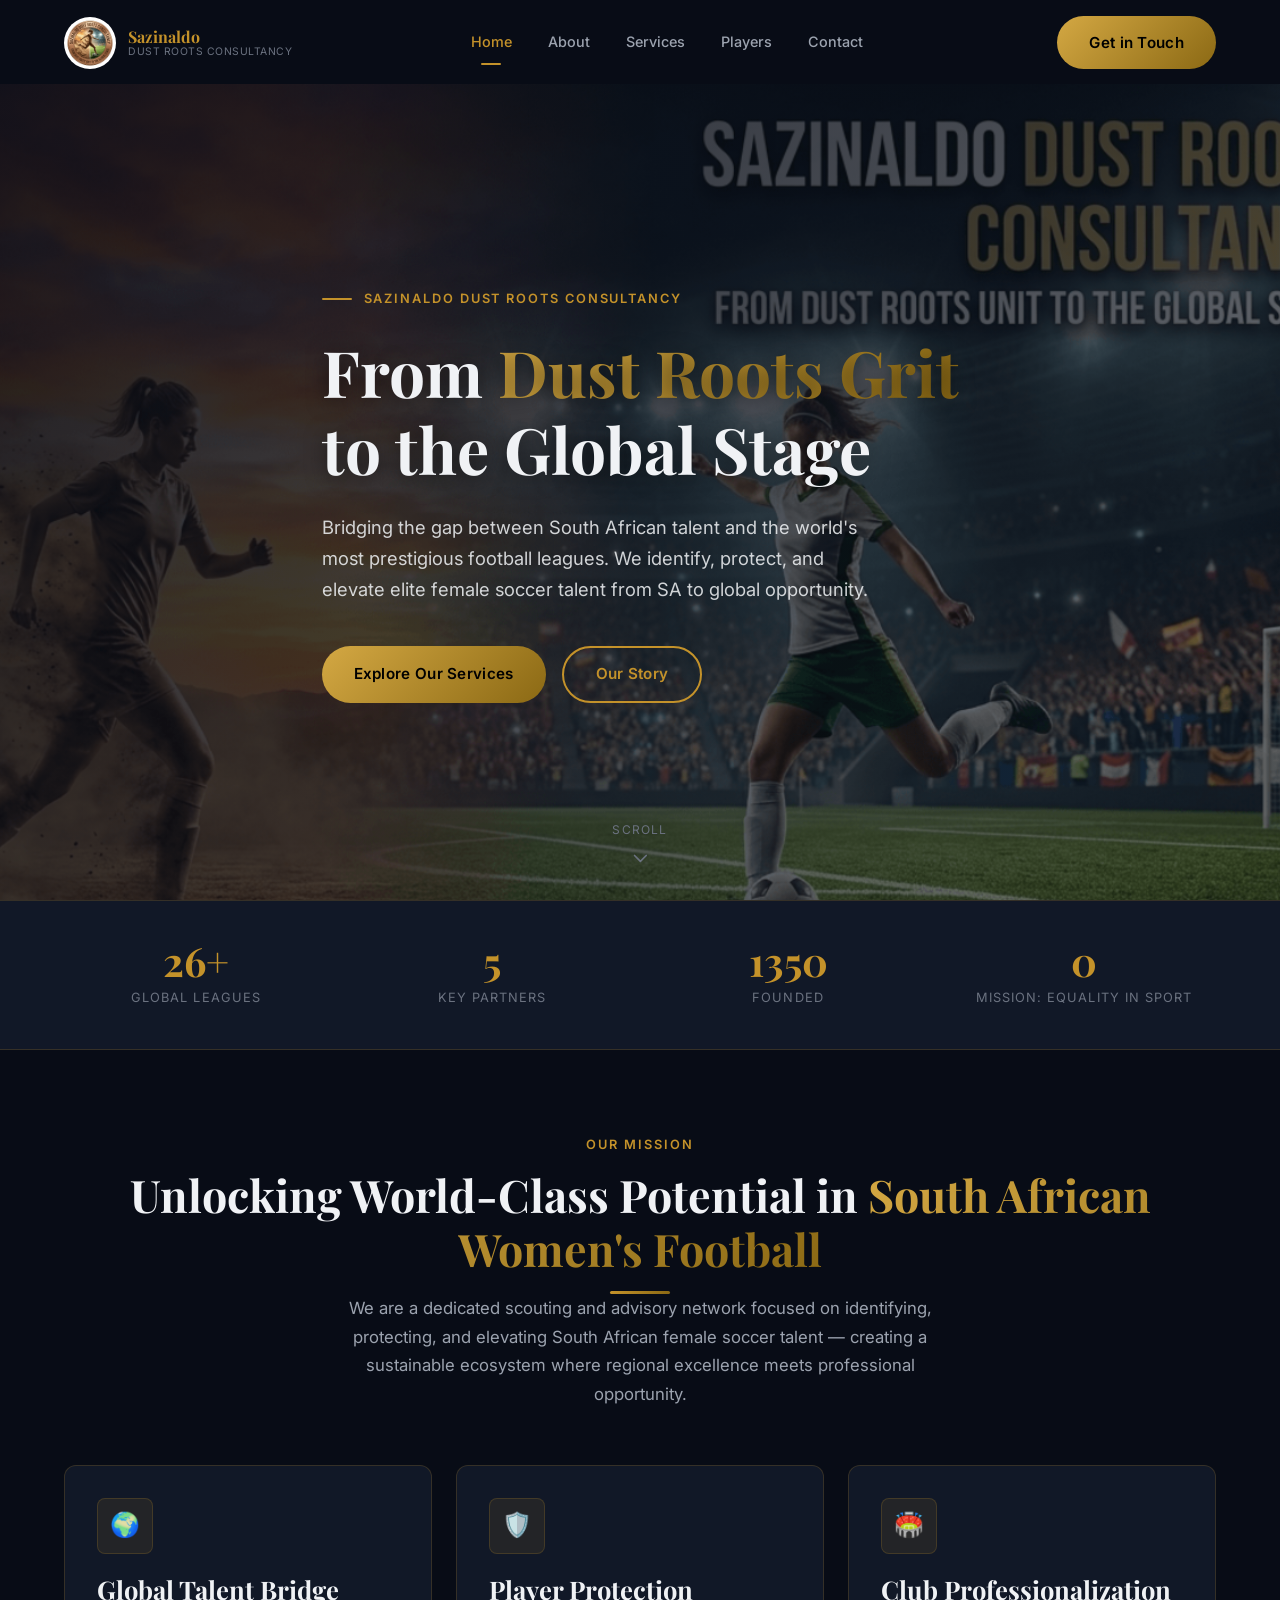
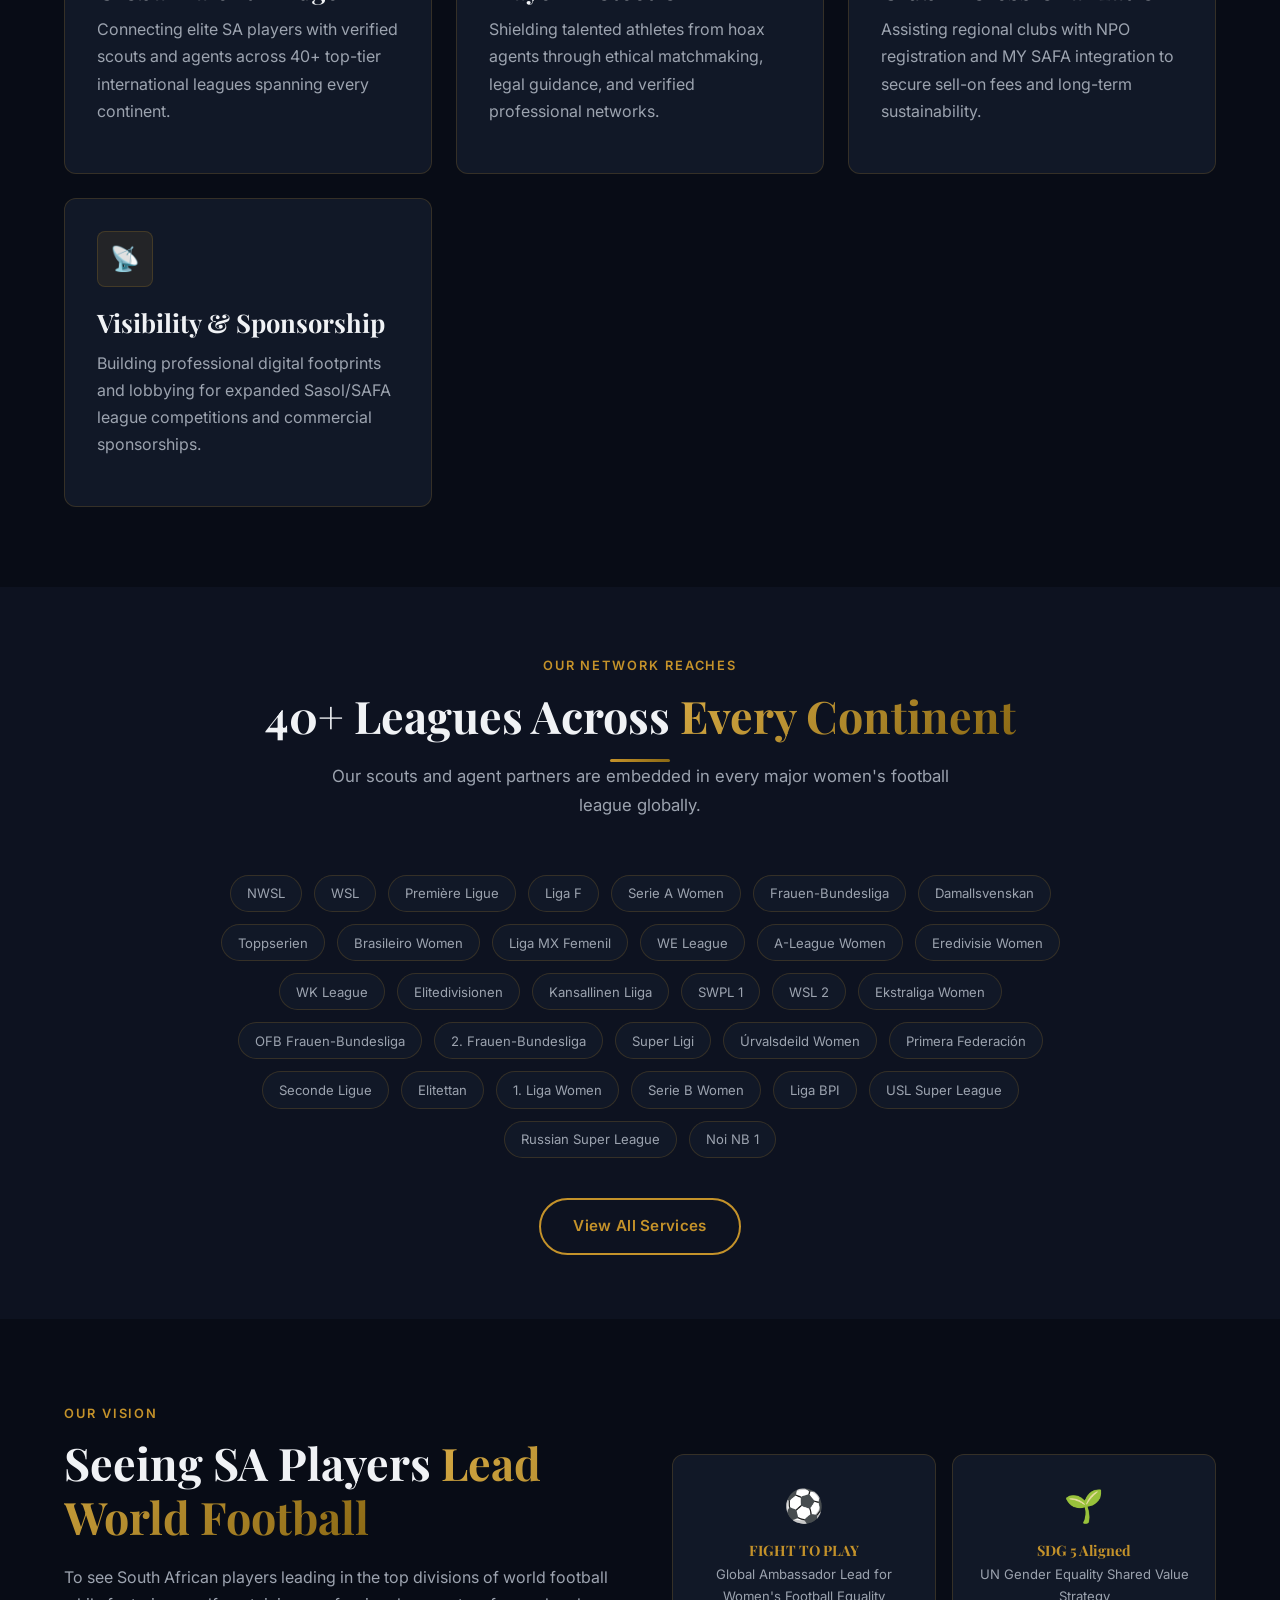
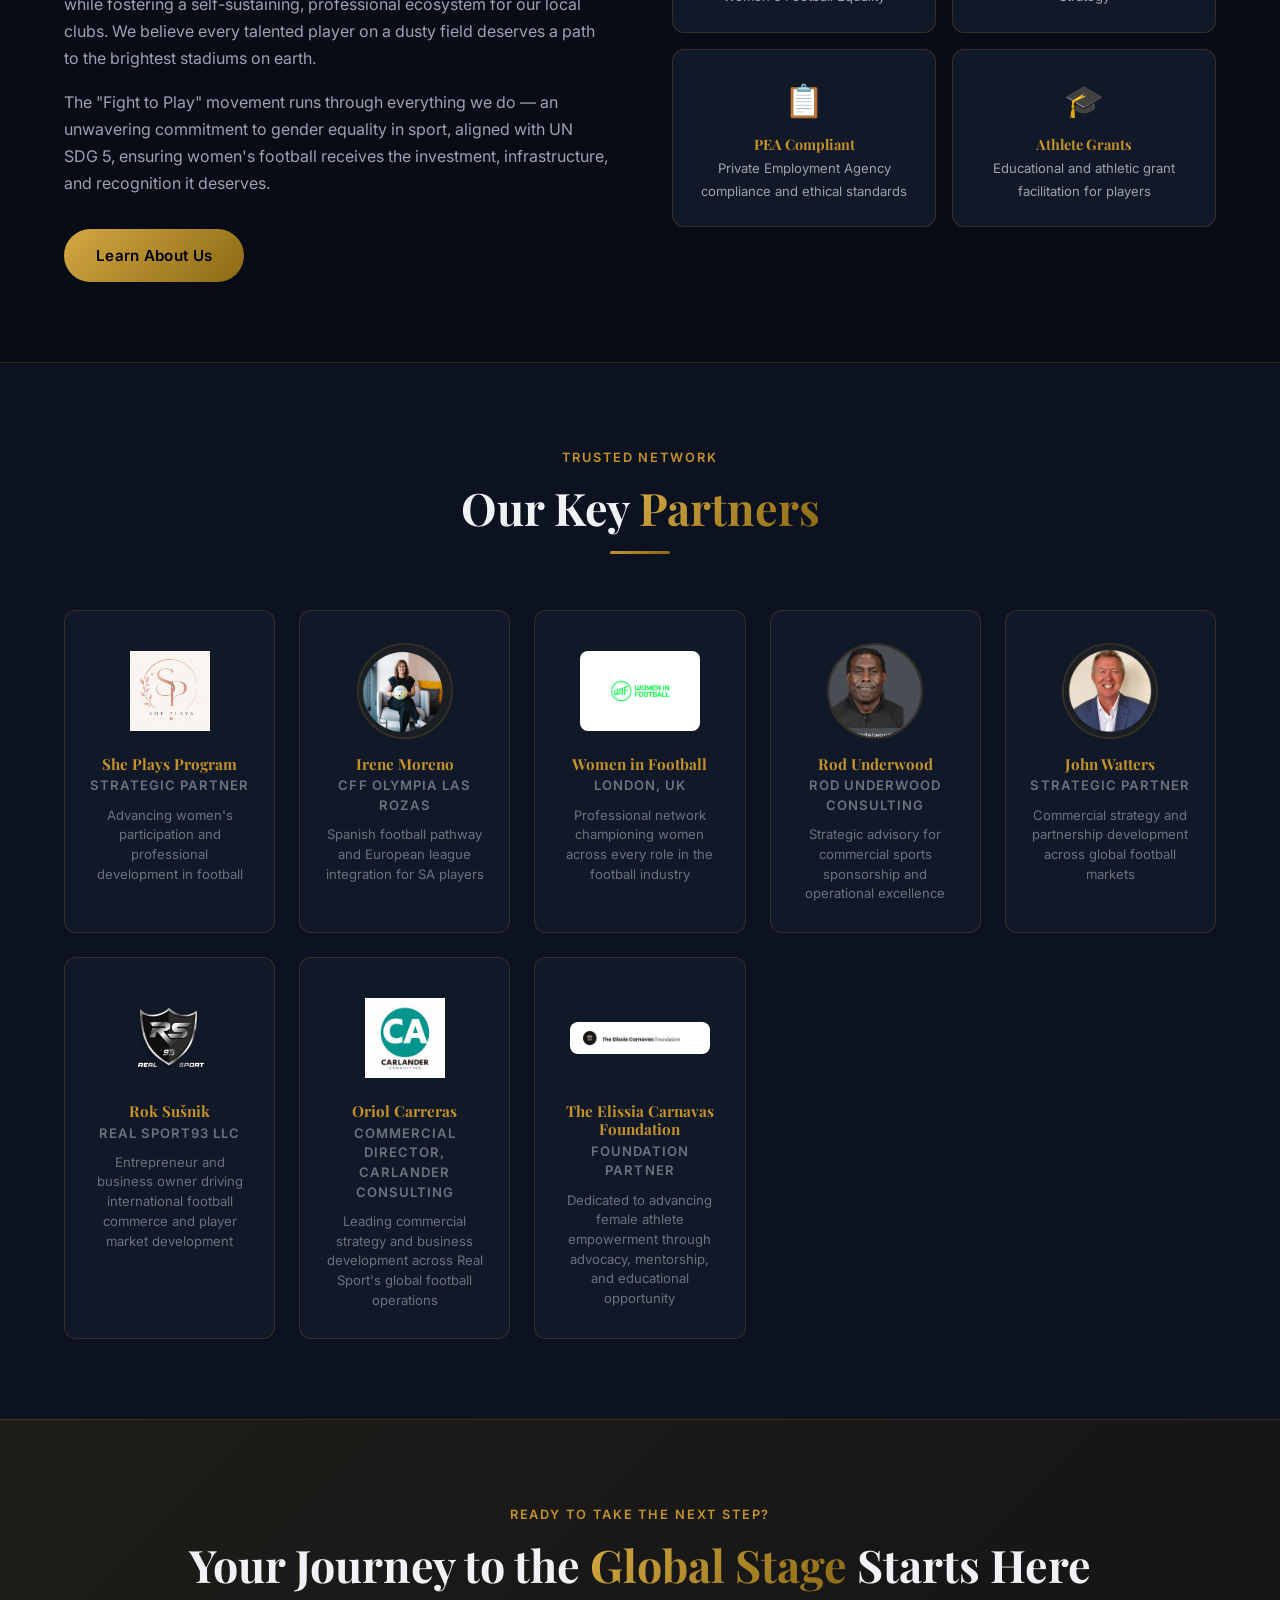
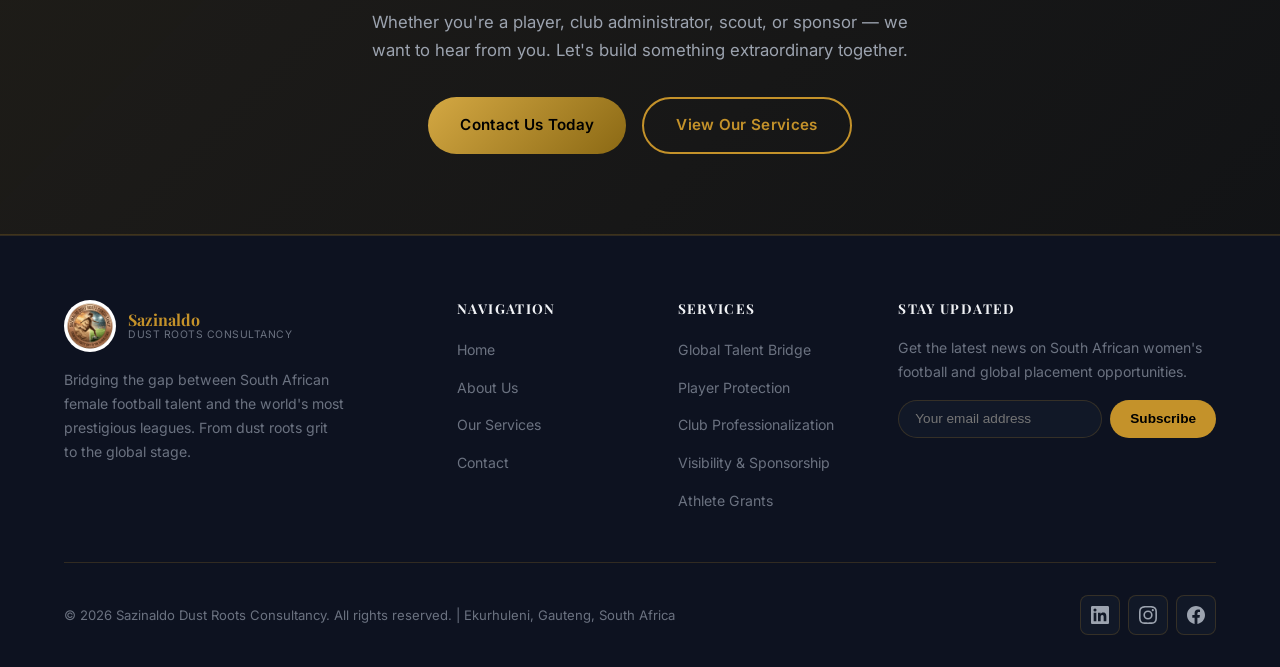
==== commit 86c35cbf: "Add Instagram and Facebook URLs to social links across all pages Co-Authored-By: Claude Sonnet 4.6 <" ====
--- a/index.html
+++ b/index.html
@@ -386,8 +386,8 @@
         <p>&copy; 2026 Sazinaldo Dust Roots Consultancy. All rights reserved. | Ekurhuleni, Gauteng, South Africa</p>
         <div class="social-links">
           <a href="#" class="social-link" title="LinkedIn" aria-label="LinkedIn"><svg width="18" height="18" viewBox="0 0 24 24" fill="currentColor"><path d="M20.447 20.452h-3.554v-5.569c0-1.328-.027-3.037-1.852-3.037-1.853 0-2.136 1.445-2.136 2.939v5.667H9.351V9h3.414v1.561h.046c.477-.9 1.637-1.85 3.37-1.85 3.601 0 4.267 2.37 4.267 5.455v6.286zM5.337 7.433a2.062 2.062 0 01-2.063-2.065 2.064 2.064 0 112.063 2.065zm1.782 13.019H3.555V9h3.564v11.452zM22.225 0H1.771C.792 0 0 .774 0 1.729v20.542C0 23.227.792 24 1.771 24h20.451C23.2 24 24 23.227 24 22.271V1.729C24 .774 23.2 0 22.222 0h.003z"/></svg></a>
-          <a href="#" class="social-link" title="Instagram" aria-label="Instagram"><svg width="18" height="18" viewBox="0 0 24 24" fill="currentColor"><path d="M12 2.163c3.204 0 3.584.012 4.85.07 3.252.148 4.771 1.691 4.919 4.919.058 1.265.069 1.645.069 4.849 0 3.205-.012 3.584-.069 4.849-.149 3.225-1.664 4.771-4.919 4.919-1.266.058-1.644.07-4.85.07-3.204 0-3.584-.012-4.849-.07-3.26-.149-4.771-1.699-4.919-4.92-.058-1.265-.07-1.644-.07-4.849 0-3.204.013-3.583.07-4.849.149-3.227 1.664-4.771 4.919-4.919 1.266-.057 1.645-.069 4.849-.069zM12 0C8.741 0 8.333.014 7.053.072 2.695.272.273 2.69.073 7.052.014 8.333 0 8.741 0 12c0 3.259.014 3.668.072 4.948.2 4.358 2.618 6.78 6.98 6.98C8.333 23.986 8.741 24 12 24c3.259 0 3.668-.014 4.948-.072 4.354-.2 6.782-2.618 6.979-6.98.059-1.28.073-1.689.073-4.948 0-3.259-.014-3.667-.072-4.947-.196-4.354-2.617-6.78-6.979-6.98C15.668.014 15.259 0 12 0zm0 5.838a6.162 6.162 0 100 12.324 6.162 6.162 0 000-12.324zM12 16a4 4 0 110-8 4 4 0 010 8zm6.406-11.845a1.44 1.44 0 100 2.881 1.44 1.44 0 000-2.881z"/></svg></a>
-          <a href="#" class="social-link" title="Facebook" aria-label="Facebook"><svg width="18" height="18" viewBox="0 0 24 24" fill="currentColor"><path d="M24 12.073c0-6.627-5.373-12-12-12s-12 5.373-12 12c0 5.99 4.388 10.954 10.125 11.854v-8.385H7.078v-3.47h3.047V9.43c0-3.007 1.792-4.669 4.533-4.669 1.312 0 2.686.235 2.686.235v2.953H15.83c-1.491 0-1.956.925-1.956 1.874v2.25h3.328l-.532 3.47h-2.796v8.385C19.612 23.027 24 18.062 24 12.073z"/></svg></a>
+          <a href="https://www.instagram.com/sazinaldo_drc/" class="social-link" target="_blank" rel="noopener noreferrer" title="Instagram" aria-label="Instagram"><svg width="18" height="18" viewBox="0 0 24 24" fill="currentColor"><path d="M12 2.163c3.204 0 3.584.012 4.85.07 3.252.148 4.771 1.691 4.919 4.919.058 1.265.069 1.645.069 4.849 0 3.205-.012 3.584-.069 4.849-.149 3.225-1.664 4.771-4.919 4.919-1.266.058-1.644.07-4.85.07-3.204 0-3.584-.012-4.849-.07-3.26-.149-4.771-1.699-4.919-4.92-.058-1.265-.07-1.644-.07-4.849 0-3.204.013-3.583.07-4.849.149-3.227 1.664-4.771 4.919-4.919 1.266-.057 1.645-.069 4.849-.069zM12 0C8.741 0 8.333.014 7.053.072 2.695.272.273 2.69.073 7.052.014 8.333 0 8.741 0 12c0 3.259.014 3.668.072 4.948.2 4.358 2.618 6.78 6.98 6.98C8.333 23.986 8.741 24 12 24c3.259 0 3.668-.014 4.948-.072 4.354-.2 6.782-2.618 6.979-6.98.059-1.28.073-1.689.073-4.948 0-3.259-.014-3.667-.072-4.947-.196-4.354-2.617-6.78-6.979-6.98C15.668.014 15.259 0 12 0zm0 5.838a6.162 6.162 0 100 12.324 6.162 6.162 0 000-12.324zM12 16a4 4 0 110-8 4 4 0 010 8zm6.406-11.845a1.44 1.44 0 100 2.881 1.44 1.44 0 000-2.881z"/></svg></a>
+          <a href="https://www.facebook.com/profile.php?id=61591502792951" class="social-link" target="_blank" rel="noopener noreferrer" title="Facebook" aria-label="Facebook"><svg width="18" height="18" viewBox="0 0 24 24" fill="currentColor"><path d="M24 12.073c0-6.627-5.373-12-12-12s-12 5.373-12 12c0 5.99 4.388 10.954 10.125 11.854v-8.385H7.078v-3.47h3.047V9.43c0-3.007 1.792-4.669 4.533-4.669 1.312 0 2.686.235 2.686.235v2.953H15.83c-1.491 0-1.956.925-1.956 1.874v2.25h3.328l-.532 3.47h-2.796v8.385C19.612 23.027 24 18.062 24 12.073z"/></svg></a>
         </div>
       </div>
     </div>
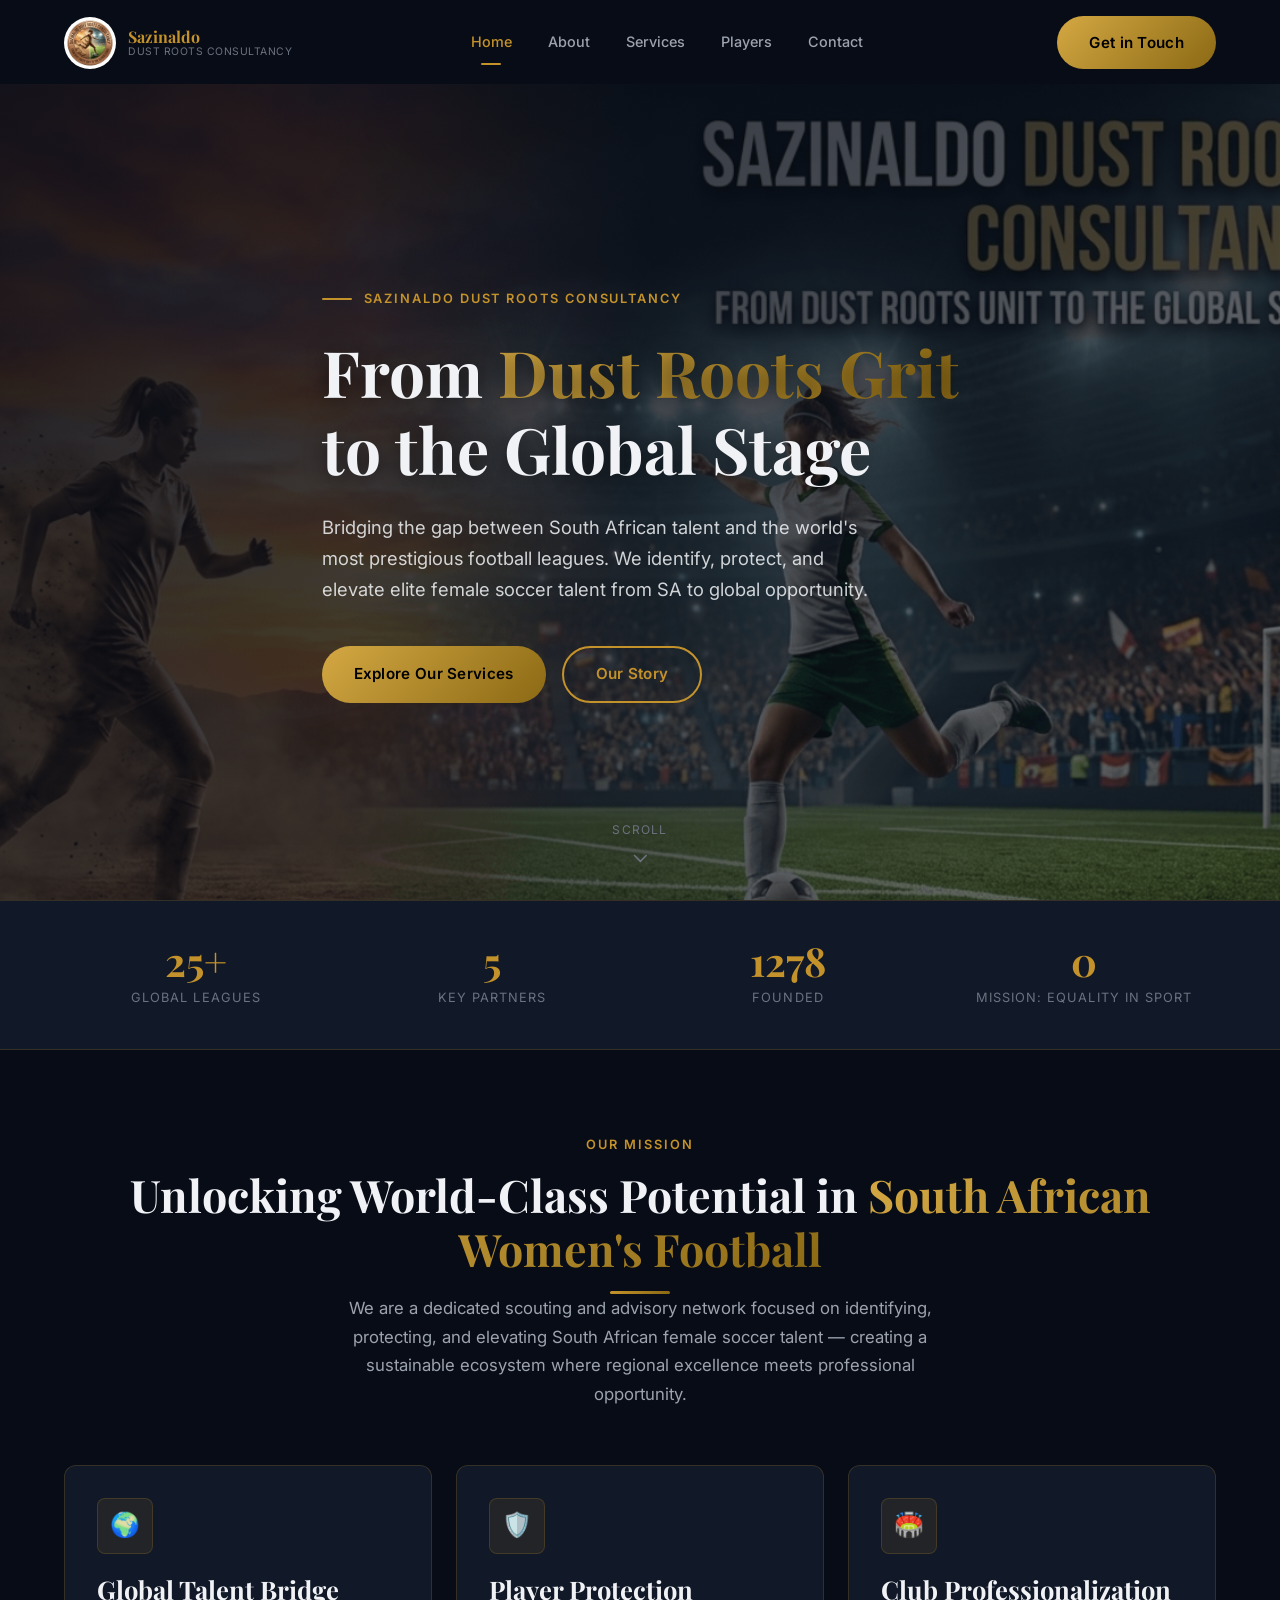
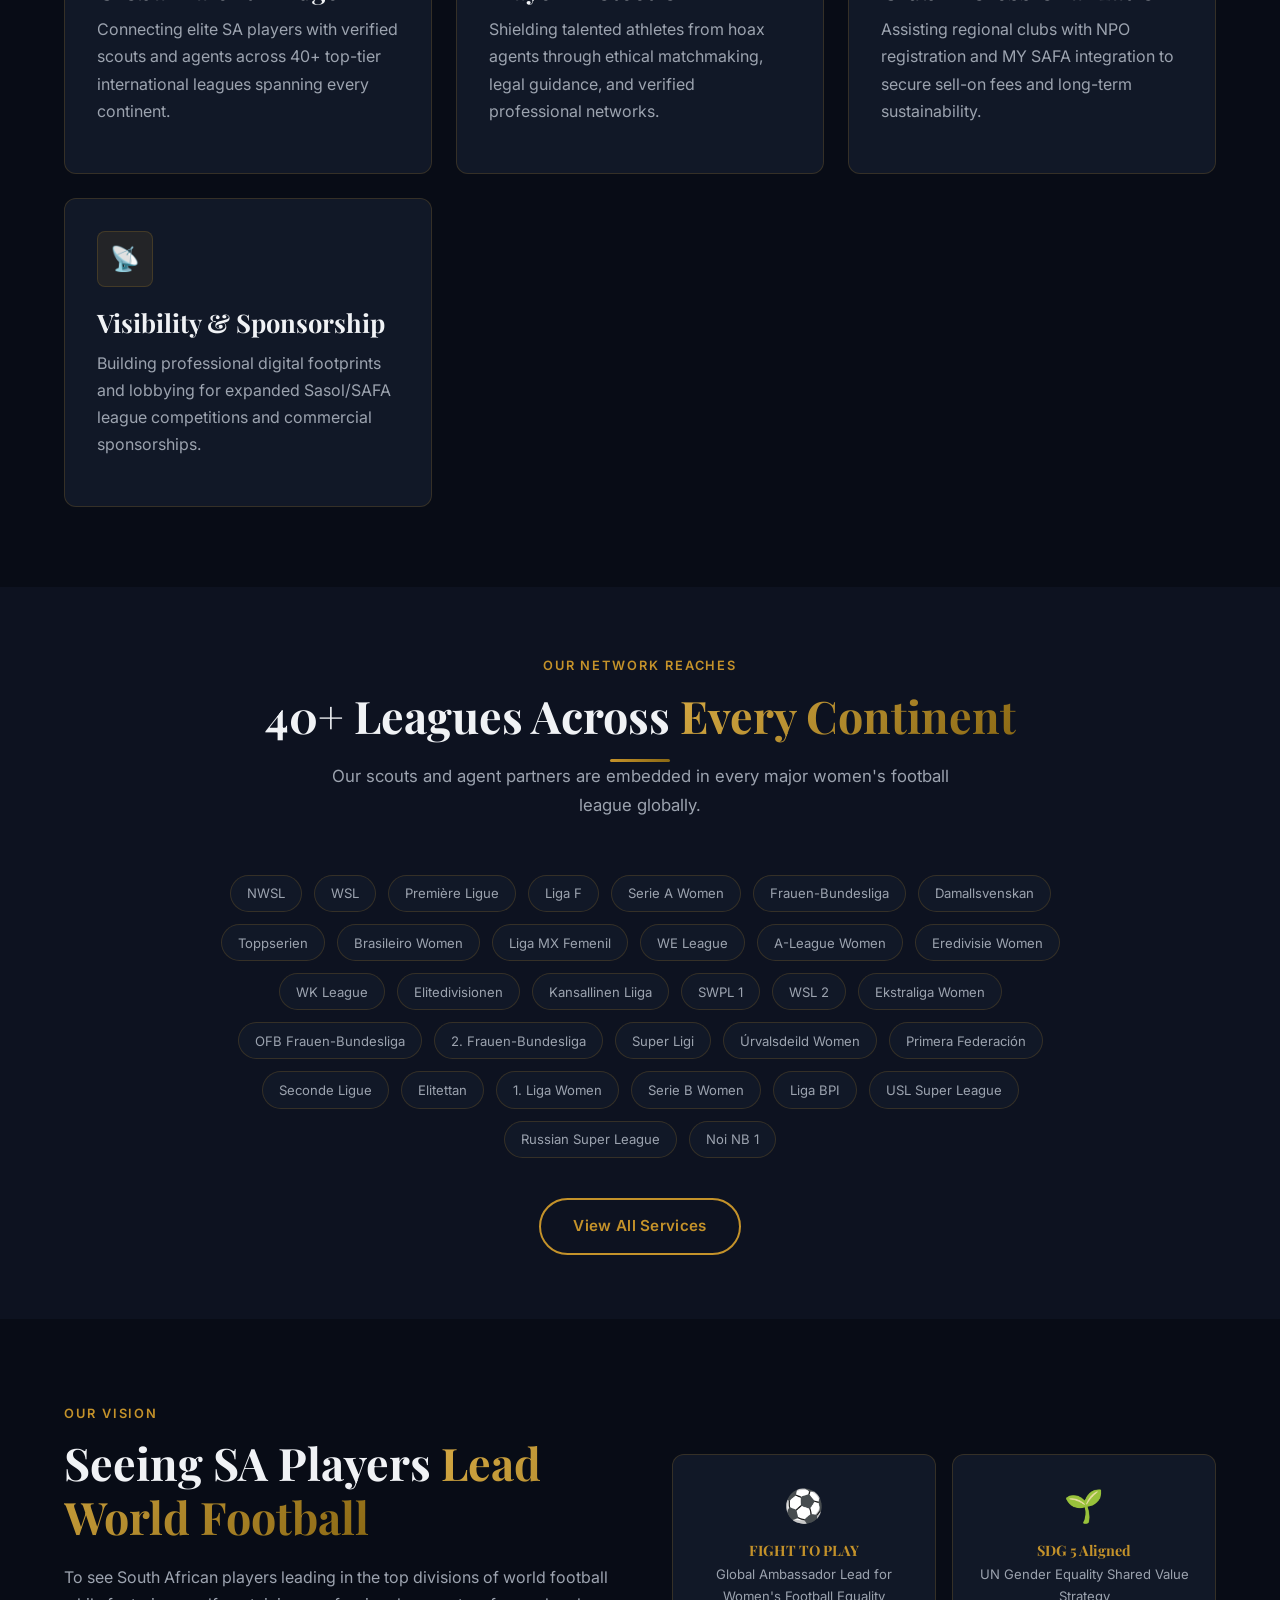
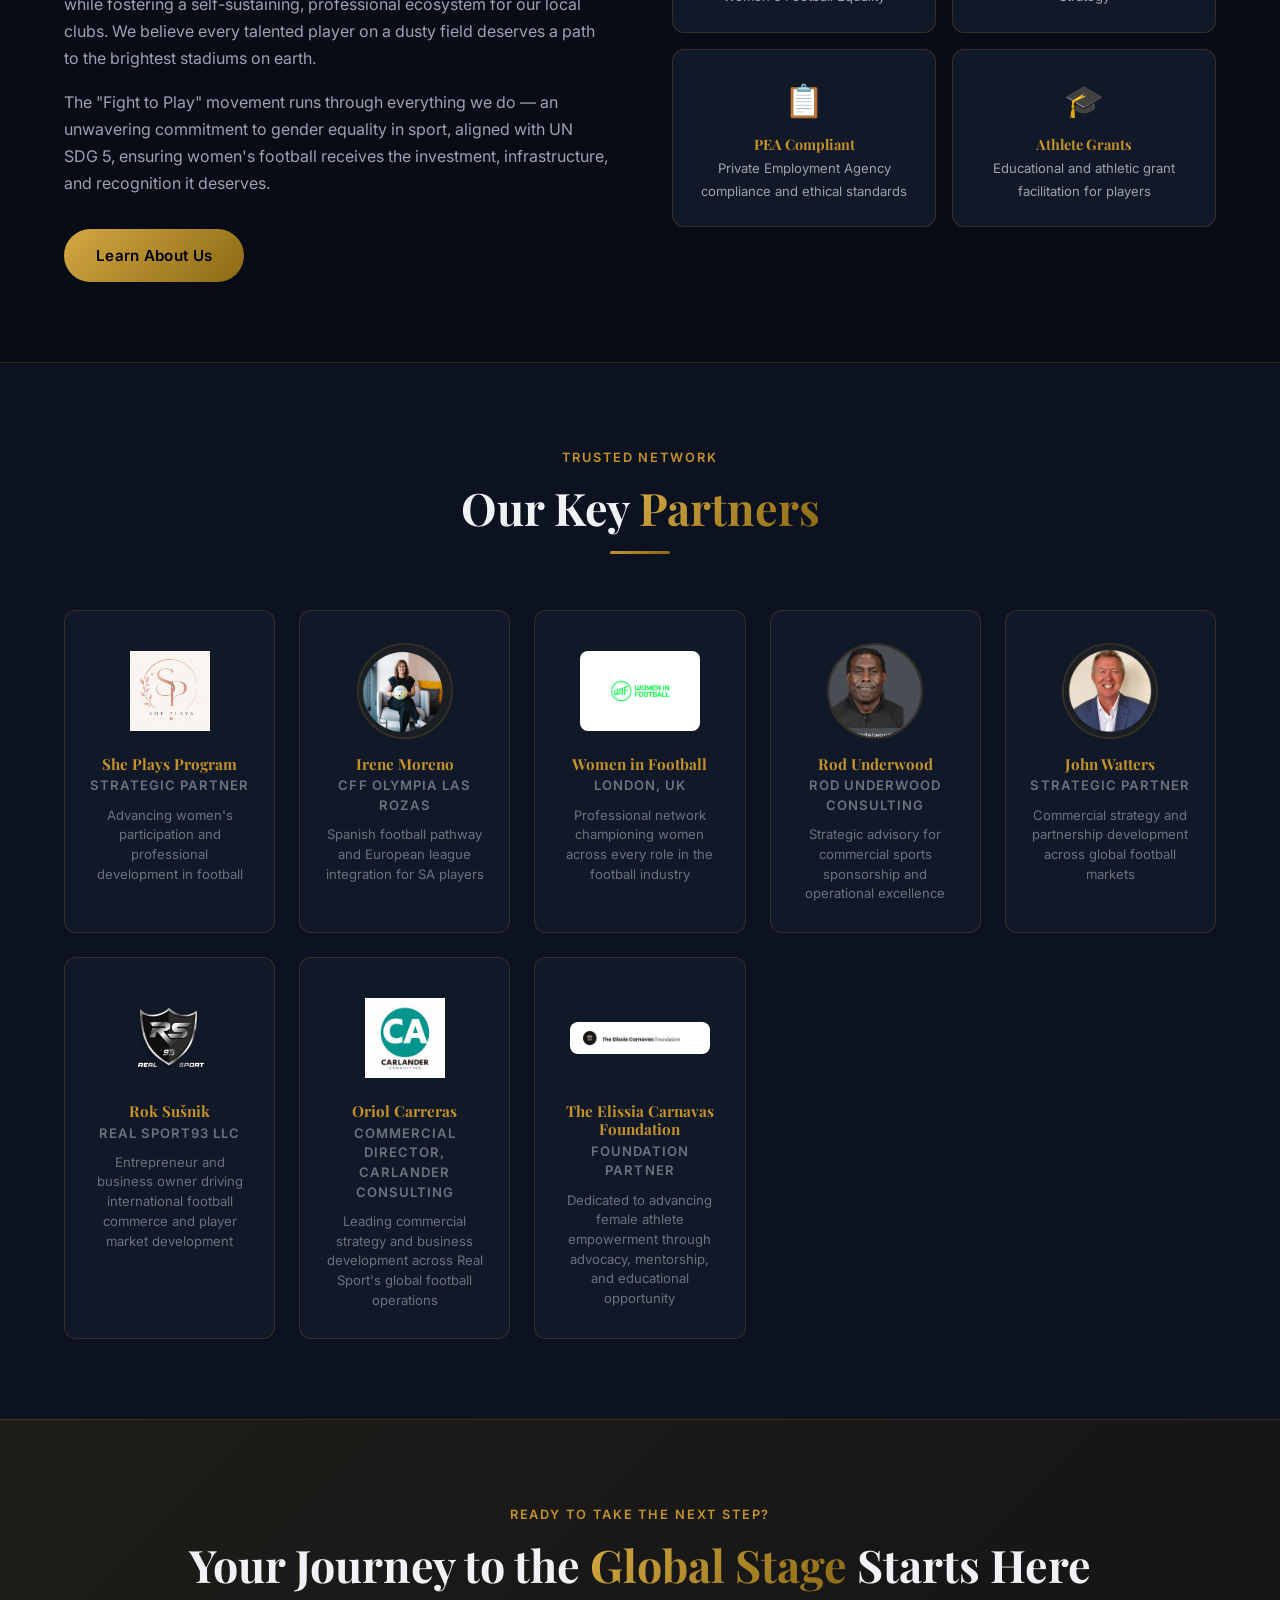
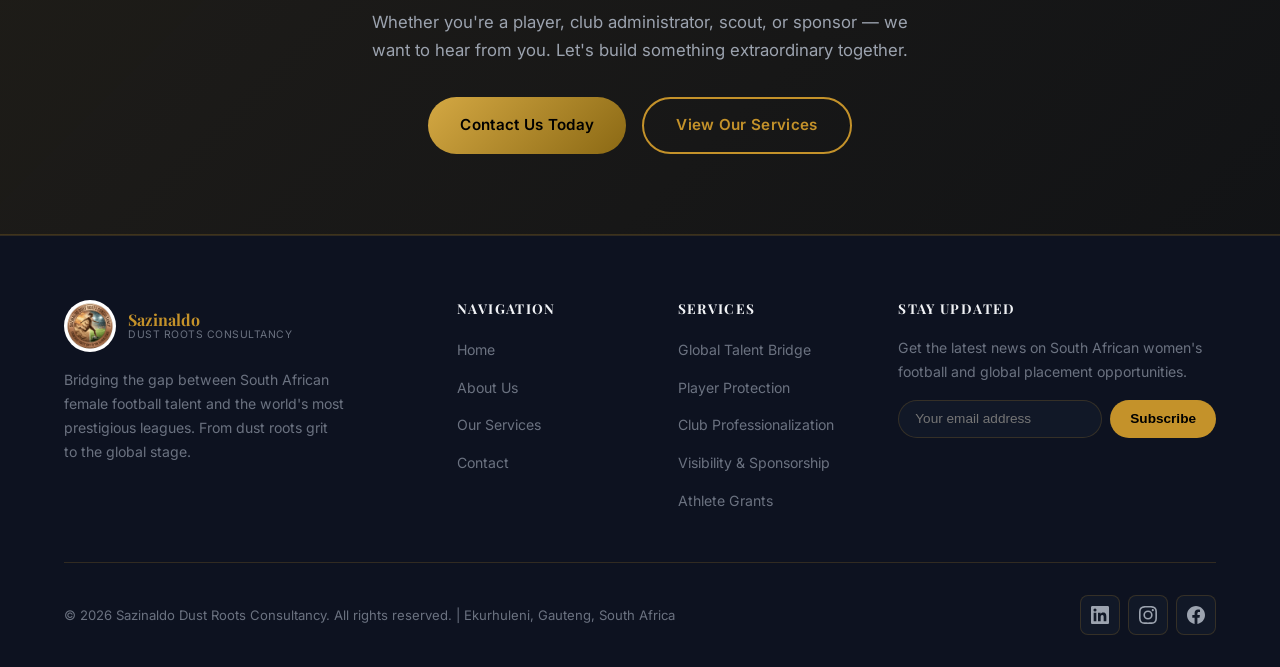
==== commit a1836e01: "Fix hero image and vision cards for mobile responsiveness - Hero: object-fit:contain + dark fill bac" ====
--- a/index.html
+++ b/index.html
@@ -199,7 +199,7 @@
   <!-- ===== VISION ===== -->
   <section class="section-padding">
     <div class="container">
-      <div style="display: grid; grid-template-columns: 1fr 1fr; gap: 4rem; align-items: center;">
+      <div class="vision-grid">
         <div class="fade-up">
           <span class="eyebrow" style="display:inline-block; font-size:0.8rem; font-weight:600; letter-spacing:0.15em; text-transform:uppercase; color:var(--gold); margin-bottom:0.75rem;">Our Vision</span>
           <h2 style="margin-bottom:1.25rem;">Seeing SA Players <span class="gold-gradient">Lead World Football</span></h2>
@@ -215,7 +215,7 @@
           </p>
           <a href="about.html" class="btn btn-primary" style="margin-top:1rem;">Learn About Us</a>
         </div>
-        <div class="fade-up fade-up-delay-2" style="display:grid; grid-template-columns:1fr 1fr; gap:1rem;">
+        <div class="fade-up fade-up-delay-2 vision-cards">
           <div class="card" style="text-align:center; padding:1.5rem;">
             <div style="font-size:2rem; margin-bottom:0.5rem;">⚽</div>
             <h4 style="color:var(--gold); margin-bottom:0.25rem; font-size:0.9rem;">FIGHT TO PLAY</h4>
--- a/css/styles.css
+++ b/css/styles.css
@@ -1283,3 +1283,47 @@
   .contact-form-wrap { padding: 1.5rem; }
   .cta-actions { flex-direction: column; align-items: center; }
 }
+
+/* ── Vision section (Fight to Play / SDG / PEA / Grants) ── */
+.vision-grid {
+  display: grid;
+  grid-template-columns: 1fr 1fr;
+  gap: 4rem;
+  align-items: center;
+}
+.vision-cards {
+  display: grid;
+  grid-template-columns: 1fr 1fr;
+  gap: 1rem;
+}
+
+@media (max-width: 900px) {
+  .vision-grid { grid-template-columns: 1fr; gap: 2.5rem; }
+}
+
+@media (max-width: 480px) {
+  .vision-cards { grid-template-columns: 1fr; }
+}
+
+/* ── Hero image: fully contained on mobile ── */
+@media (max-width: 768px) {
+  .hero-bg {
+    background: var(--bg-primary);
+  }
+  .hero-bg img {
+    object-fit: contain;
+    object-position: top center;
+  }
+  .hero-overlay {
+    background: linear-gradient(
+      180deg,
+      rgba(8,12,22,0.15) 0%,
+      rgba(8,12,22,0.25) 40%,
+      rgba(8,12,22,0.88) 70%,
+      rgba(8,12,22,0.97) 100%
+    );
+  }
+  .hero-content {
+    padding-top: 2rem;
+  }
+}
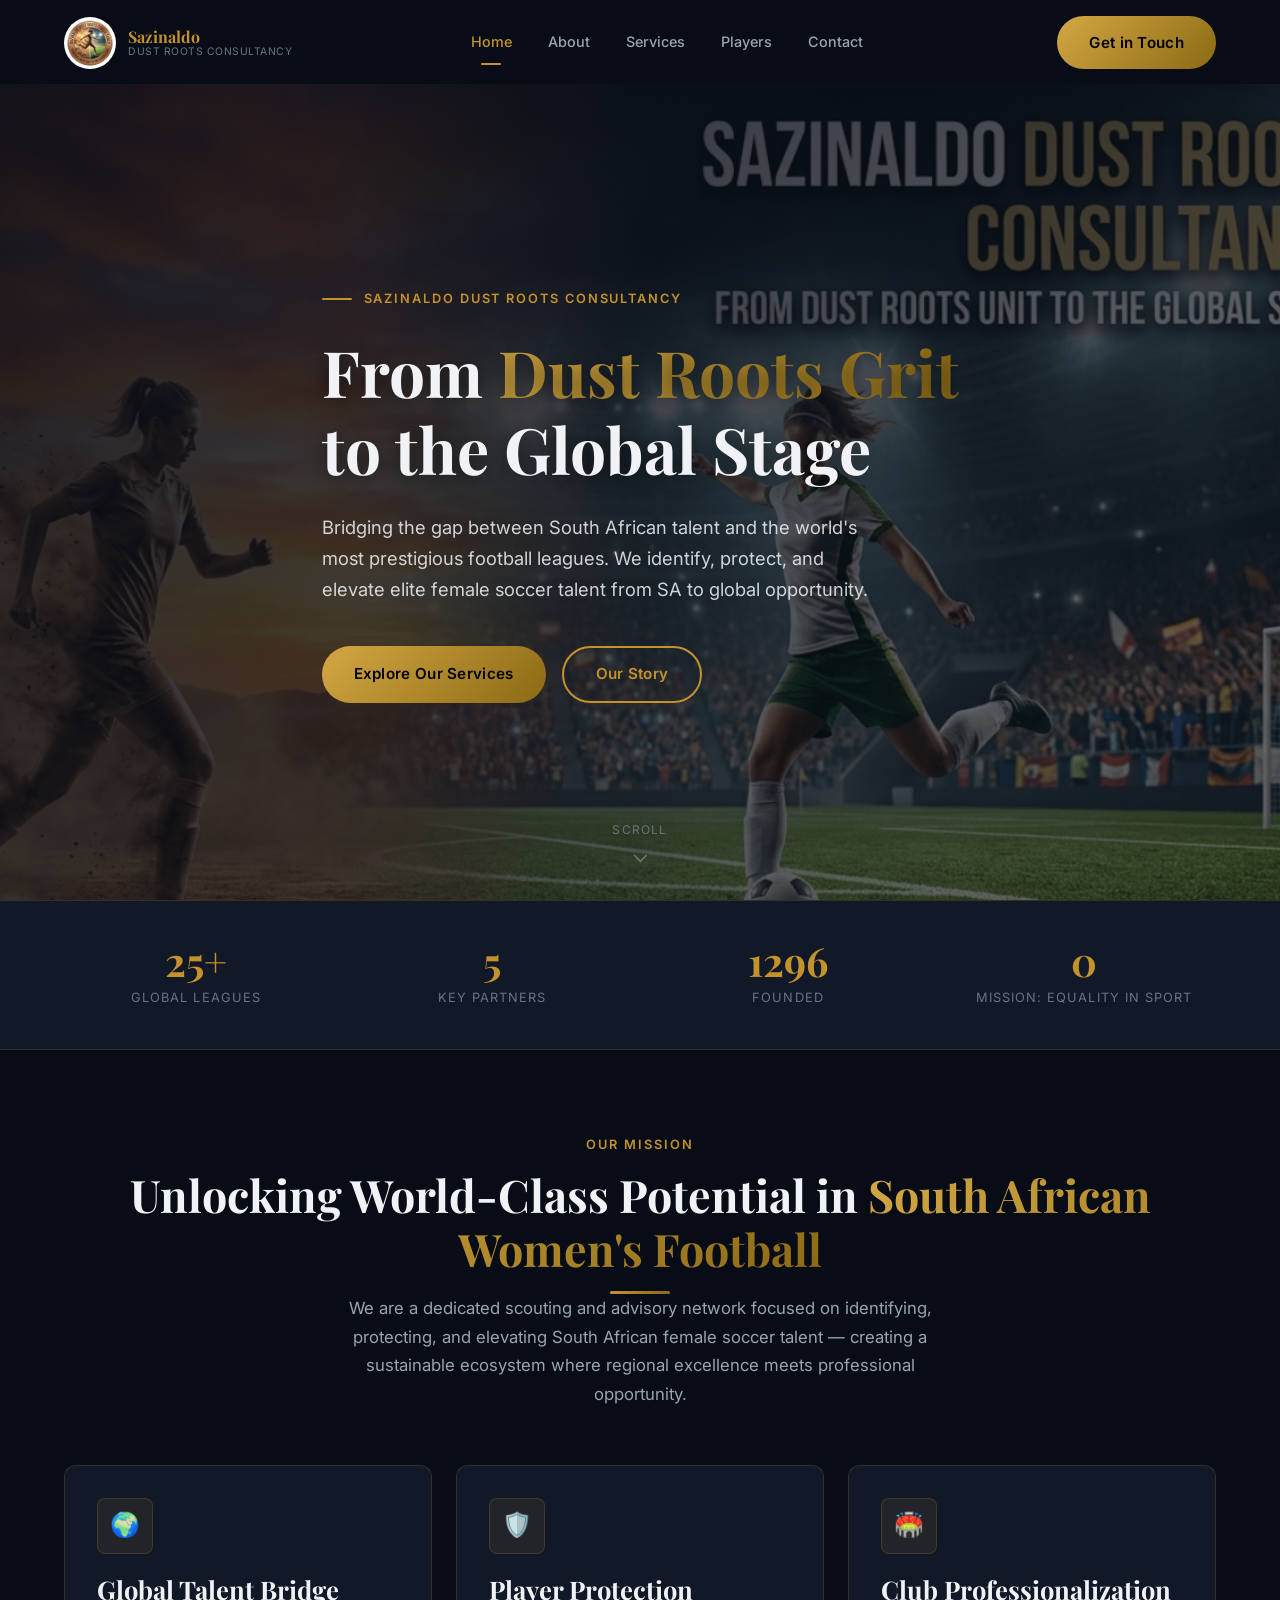
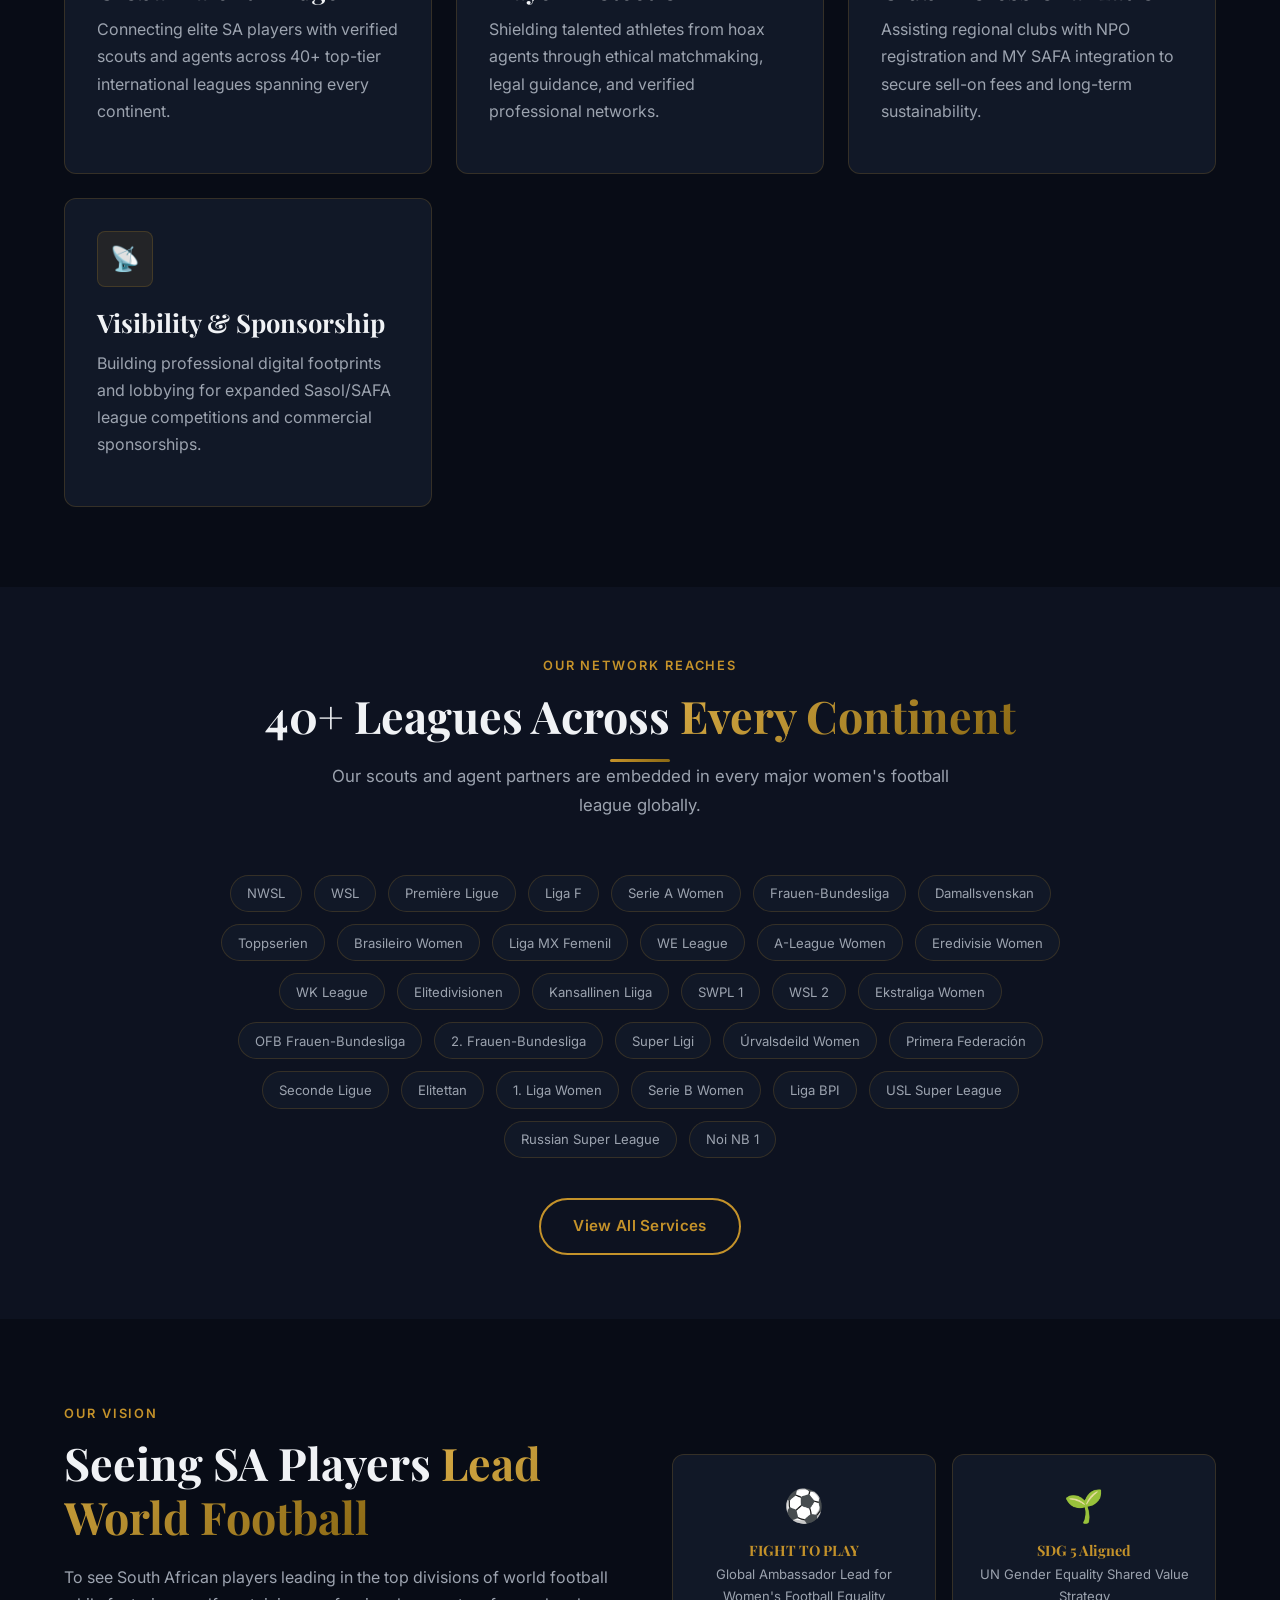
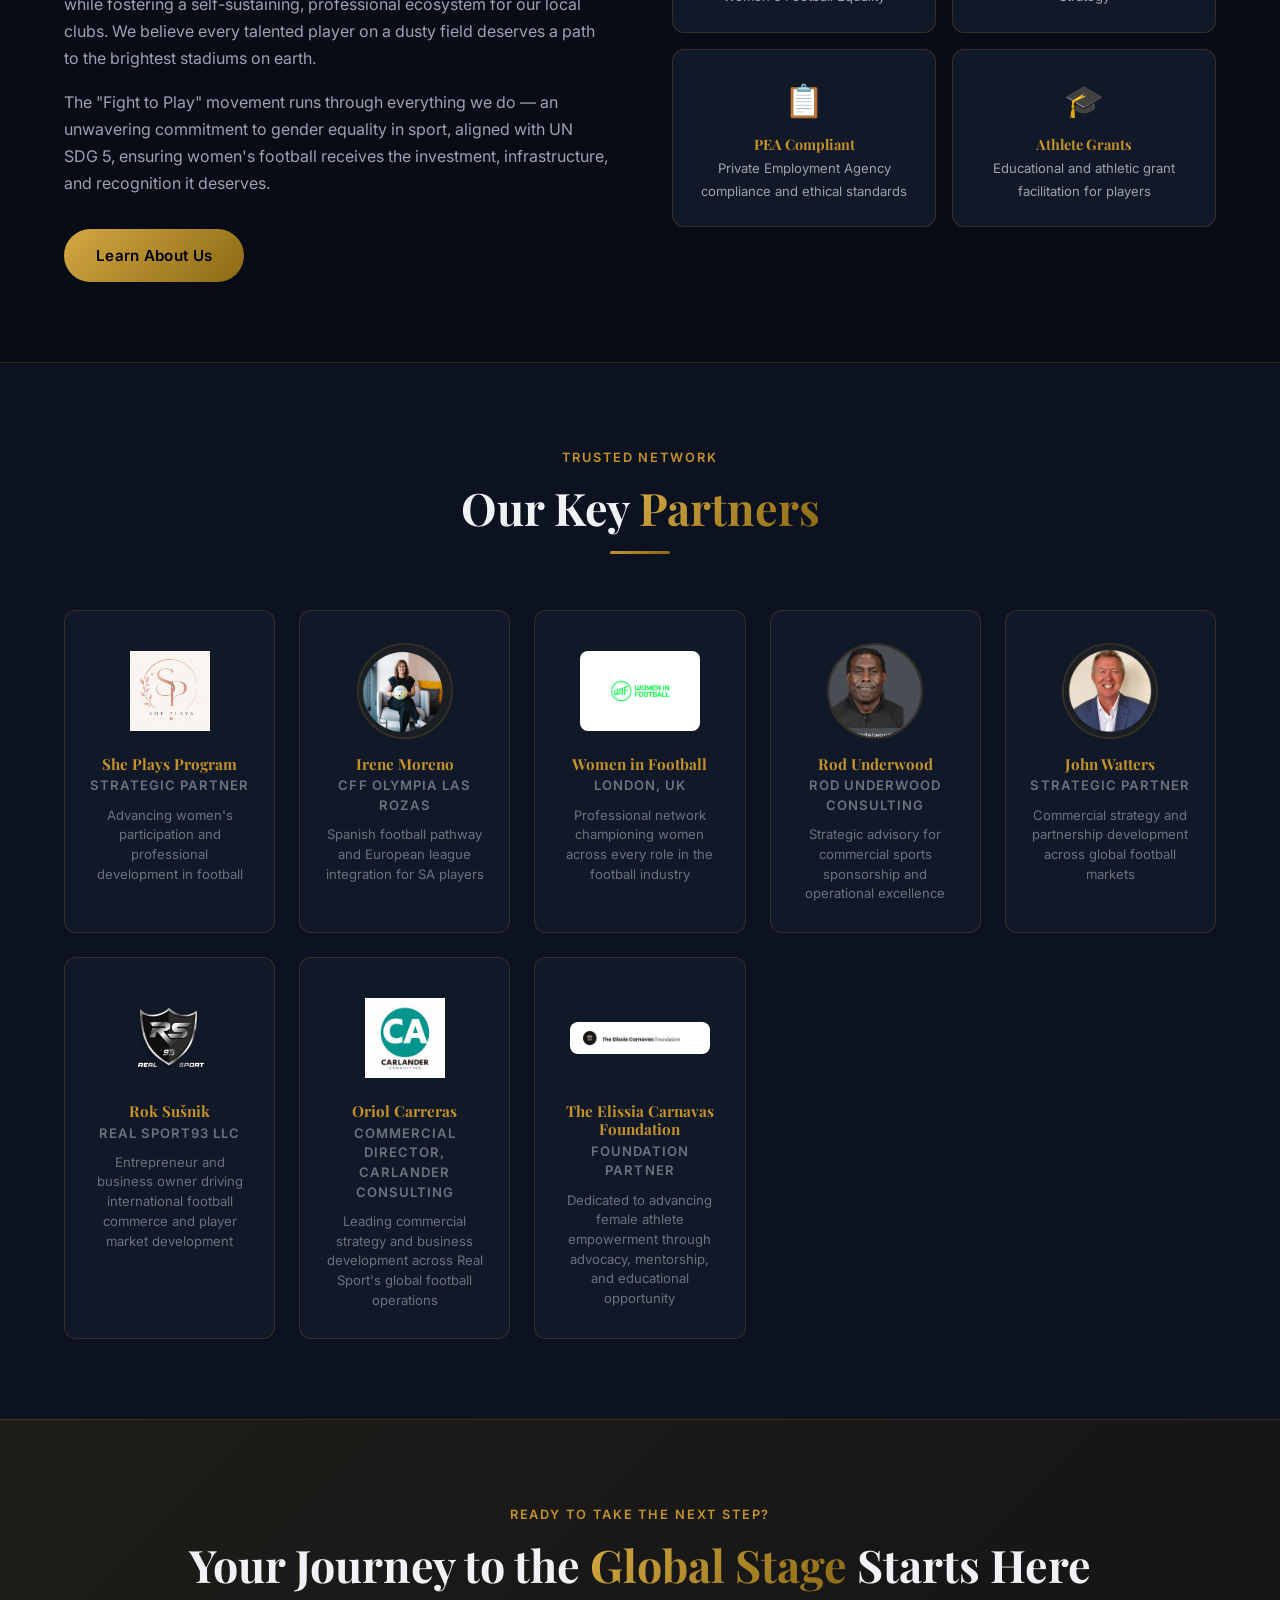
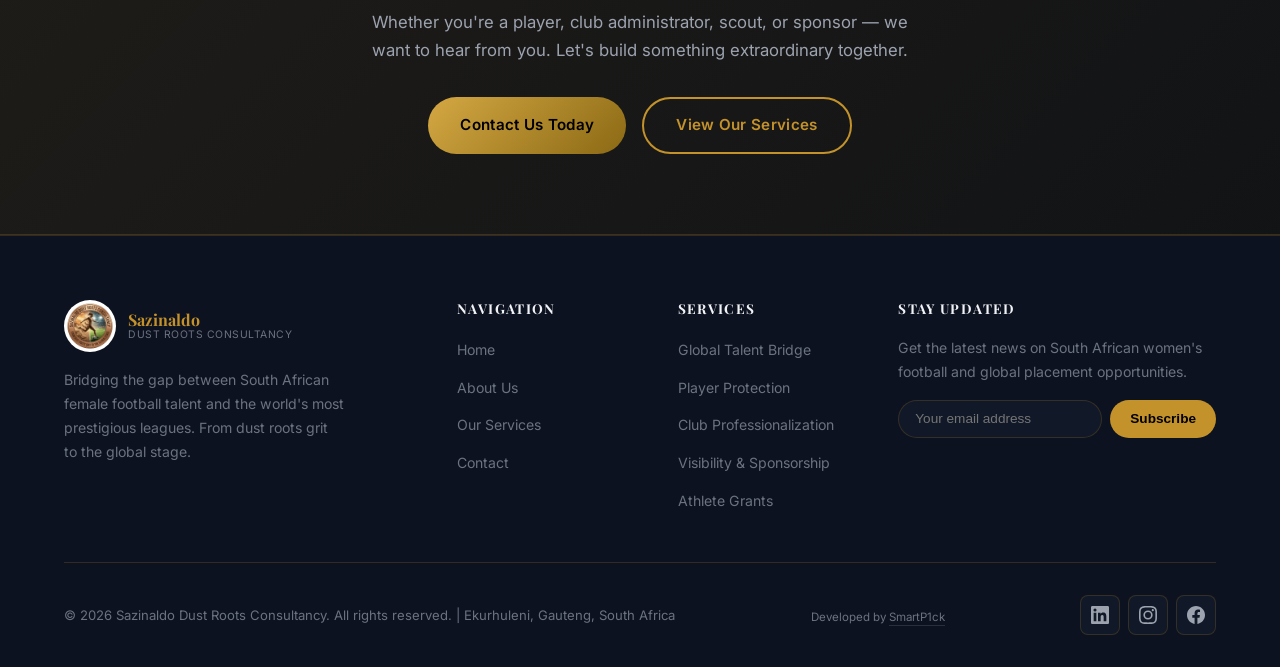
==== commit 935ded69: "Add discreet SmartP1ck developer credit to footer Co-Authored-By: Claude Sonnet 4.6 <noreply@anthrop" ====
--- a/index.html
+++ b/index.html
@@ -384,6 +384,7 @@
 
       <div class="footer-bottom">
         <p>&copy; 2026 Sazinaldo Dust Roots Consultancy. All rights reserved. | Ekurhuleni, Gauteng, South Africa</p>
+        <p style="font-size:0.72rem;color:var(--text-muted);margin-top:0.35rem;">Developed by <a href="https://www.smartpick.co.za/it" target="_blank" rel="noopener noreferrer" style="color:inherit;text-decoration:none;border-bottom:1px solid rgba(255,255,255,0.12);padding-bottom:1px;transition:color 0.2s;" onmouseover="this.style.color='var(--gold)'" onmouseout="this.style.color=''">SmartP1ck</a></p>
         <div class="social-links">
           <a href="#" class="social-link" title="LinkedIn" aria-label="LinkedIn"><svg width="18" height="18" viewBox="0 0 24 24" fill="currentColor"><path d="M20.447 20.452h-3.554v-5.569c0-1.328-.027-3.037-1.852-3.037-1.853 0-2.136 1.445-2.136 2.939v5.667H9.351V9h3.414v1.561h.046c.477-.9 1.637-1.85 3.37-1.85 3.601 0 4.267 2.37 4.267 5.455v6.286zM5.337 7.433a2.062 2.062 0 01-2.063-2.065 2.064 2.064 0 112.063 2.065zm1.782 13.019H3.555V9h3.564v11.452zM22.225 0H1.771C.792 0 0 .774 0 1.729v20.542C0 23.227.792 24 1.771 24h20.451C23.2 24 24 23.227 24 22.271V1.729C24 .774 23.2 0 22.222 0h.003z"/></svg></a>
           <a href="https://www.instagram.com/sazinaldo_drc/" class="social-link" target="_blank" rel="noopener noreferrer" title="Instagram" aria-label="Instagram"><svg width="18" height="18" viewBox="0 0 24 24" fill="currentColor"><path d="M12 2.163c3.204 0 3.584.012 4.85.07 3.252.148 4.771 1.691 4.919 4.919.058 1.265.069 1.645.069 4.849 0 3.205-.012 3.584-.069 4.849-.149 3.225-1.664 4.771-4.919 4.919-1.266.058-1.644.07-4.85.07-3.204 0-3.584-.012-4.849-.07-3.26-.149-4.771-1.699-4.919-4.92-.058-1.265-.07-1.644-.07-4.849 0-3.204.013-3.583.07-4.849.149-3.227 1.664-4.771 4.919-4.919 1.266-.057 1.645-.069 4.849-.069zM12 0C8.741 0 8.333.014 7.053.072 2.695.272.273 2.69.073 7.052.014 8.333 0 8.741 0 12c0 3.259.014 3.668.072 4.948.2 4.358 2.618 6.78 6.98 6.98C8.333 23.986 8.741 24 12 24c3.259 0 3.668-.014 4.948-.072 4.354-.2 6.782-2.618 6.979-6.98.059-1.28.073-1.689.073-4.948 0-3.259-.014-3.667-.072-4.947-.196-4.354-2.617-6.78-6.979-6.98C15.668.014 15.259 0 12 0zm0 5.838a6.162 6.162 0 100 12.324 6.162 6.162 0 000-12.324zM12 16a4 4 0 110-8 4 4 0 010 8zm6.406-11.845a1.44 1.44 0 100 2.881 1.44 1.44 0 000-2.881z"/></svg></a>
--- a/css/styles.css
+++ b/css/styles.css
@@ -254,14 +254,17 @@
   flex-direction: column;
   gap: 5px;
   cursor: pointer;
-  padding: 4px;
+  padding: 6px 8px;
+  background: none;
+  border: none;
+  border-radius: 6px;
 }
 
 .hamburger span {
   display: block;
   width: 24px;
   height: 2px;
-  background: var(--text-primary);
+  background: var(--gold);
   border-radius: 2px;
   transition: var(--transition);
 }
@@ -1305,25 +1308,46 @@
   .vision-cards { grid-template-columns: 1fr; }
 }
 
-/* ── Hero image: fully contained on mobile ── */
+/* ── Hero: stacked layout on mobile (image on top, content below) ── */
 @media (max-width: 768px) {
+  .hero {
+    flex-direction: column;
+    min-height: unset;
+    align-items: stretch;
+    padding-top: 84px;
+    padding-bottom: 3rem;
+  }
+
+  /* Pull bg out of absolute positioning so it takes natural height */
   .hero-bg {
+    position: relative;
+    top: auto; left: auto; right: auto; bottom: auto;
     background: var(--bg-primary);
+    flex-shrink: 0;
   }
+
+  /* Let the image display at its natural aspect ratio */
   .hero-bg img {
-    object-fit: contain;
-    object-position: top center;
+    position: relative;
+    width: 100%;
+    height: auto;
+    object-fit: unset;
+    display: block;
   }
-  .hero-overlay {
-    background: linear-gradient(
-      180deg,
-      rgba(8,12,22,0.15) 0%,
-      rgba(8,12,22,0.25) 40%,
-      rgba(8,12,22,0.88) 70%,
-      rgba(8,12,22,0.97) 100%
-    );
+
+  /* No overlay needed — image and content are now separate */
+  .hero-overlay { display: none; }
+
+  /* Content sits below the image on the dark page background */
+  .hero-content {
+    position: relative;
+    z-index: 1;
+    padding-top: 2rem;
+    max-width: 100%;
   }
-  .hero-content {
-    padding-top: 2rem;
-  }
-}
+
+  .hero h1 { font-size: clamp(2rem, 8vw, 3rem); }
+  .hero p  { font-size: 1rem; }
+
+  .hero-scroll { display: none; }
+}
